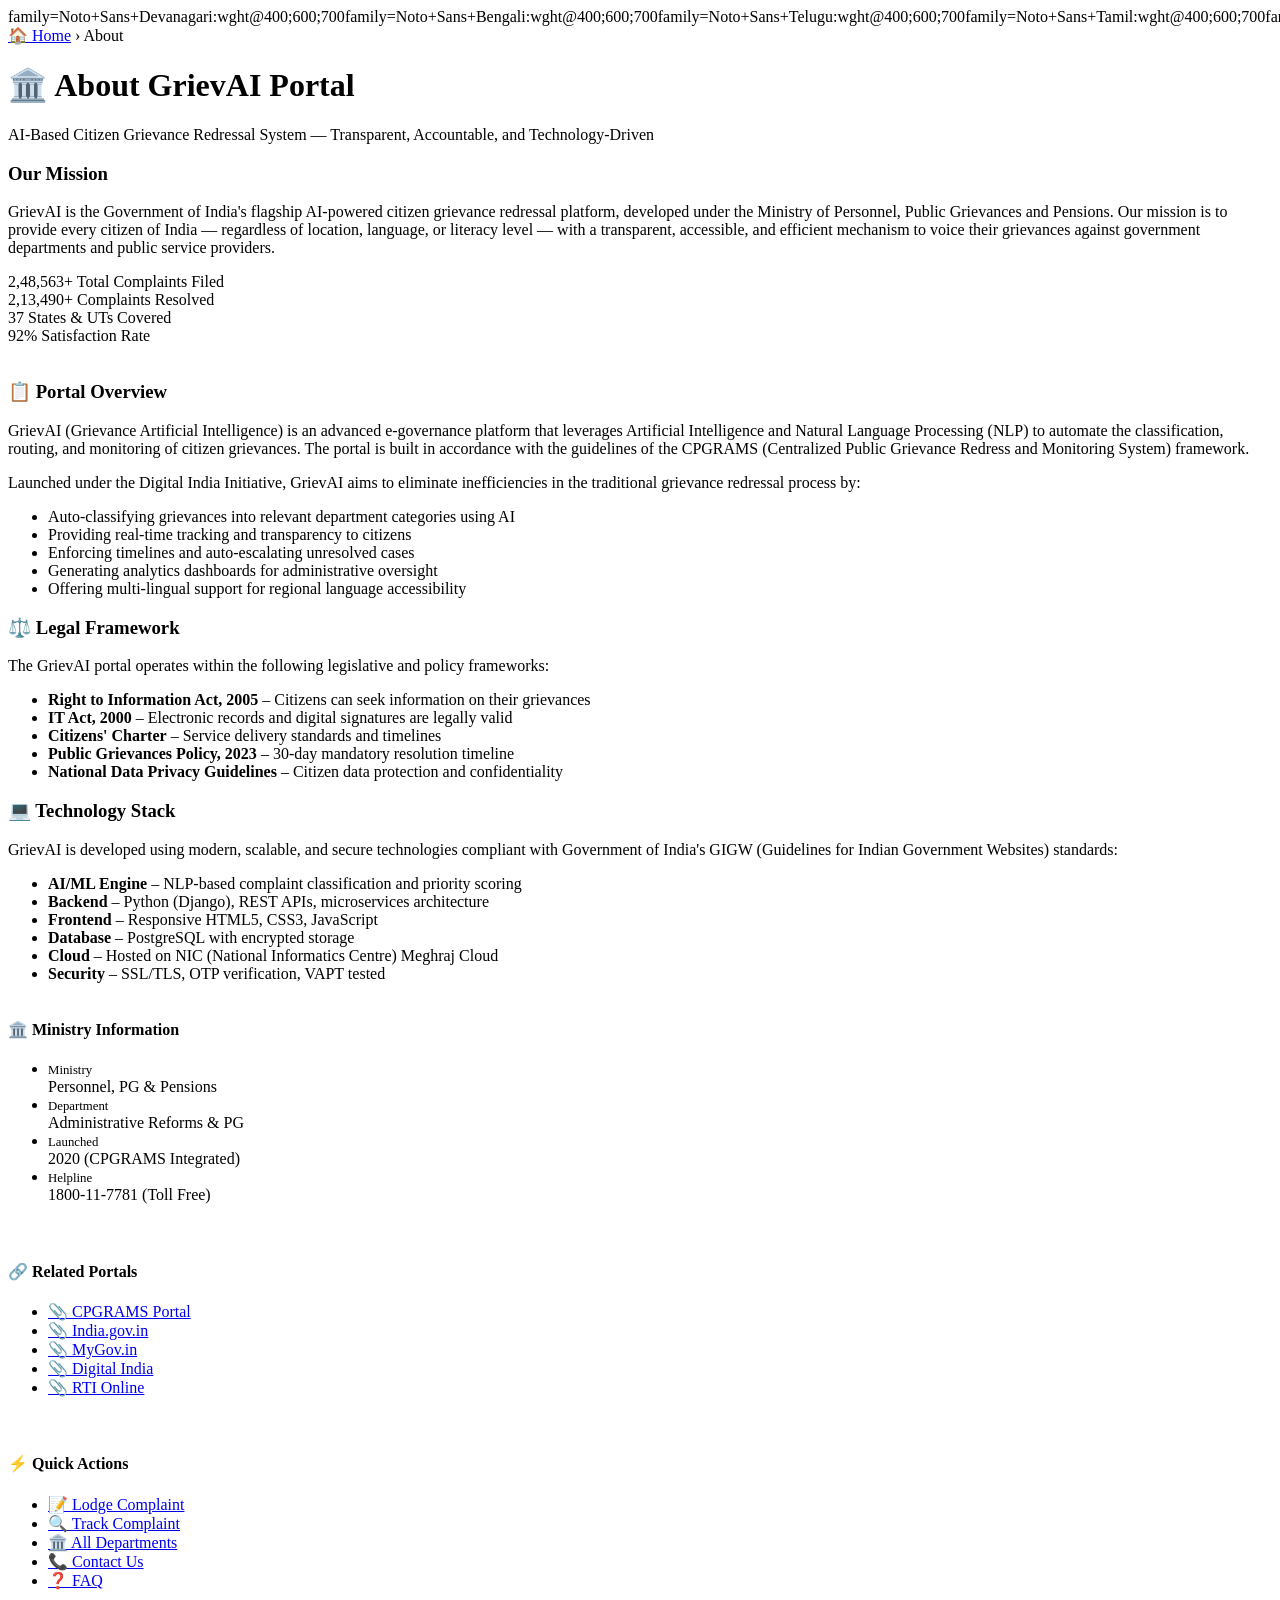
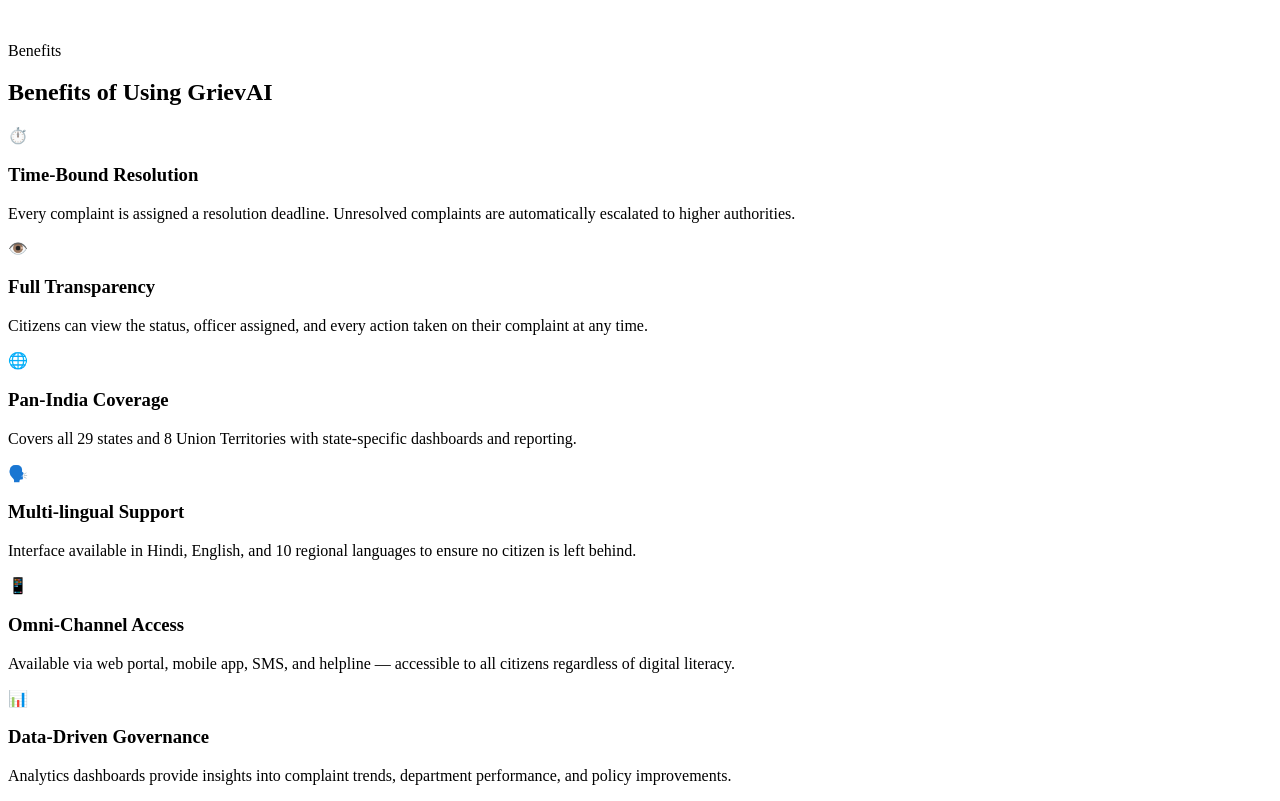
==== about.html @ bf396828 "Add files via upload" ====
<!DOCTYPE html>
<html lang="en">
<head>
  <meta charset="UTF-8">
  <meta name="viewport" content="width=device-width, initial-scale=1.0">
  <title>About GrievAI | Government of India</title>
  <link rel="stylesheet" href="https://fonts.googleapis.com/css2?family=Noto+Sans:wght@400;500;600;700<link rel="stylesheet" href="css/style.css">family=Noto+Sans+Devanagari:wght@400;600;700<link rel="stylesheet" href="css/style.css">family=Noto+Sans+Bengali:wght@400;600;700<link rel="stylesheet" href="css/style.css">family=Noto+Sans+Telugu:wght@400;600;700<link rel="stylesheet" href="css/style.css">family=Noto+Sans+Tamil:wght@400;600;700<link rel="stylesheet" href="css/style.css">family=Noto+Sans+Malayalam:wght@400;600;700<link rel="stylesheet" href="css/style.css">family=Noto+Sans+Kannada:wght@400;600;700<link rel="stylesheet" href="css/style.css">family=Noto+Sans+Gujarati:wght@400;600;700<link rel="stylesheet" href="css/style.css">family=Noto+Sans+Gurmukhi:wght@400;600;700<link rel="stylesheet" href="css/style.css">family=Noto+Sans+Odia:wght@400;600;700<link rel="stylesheet" href="css/style.css">family=Noto+Nastaliq+Urdu:wght@400;700<link rel="stylesheet" href="css/style.css">display=swap">
  <link rel="stylesheet" href="css/style.css">
  <link rel="stylesheet" href="css/chatbot.css">
</head>
<body>
  <div id="site-header-placeholder"></div>

  <div class="breadcrumb-bar">
    <div class="breadcrumb-inner">
      <a href="index.html">🏠 Home</a>
      <span class="sep">›</span>
      <span>About</span>
    </div>
  </div>

  <div class="page-hero">
    <div class="page-hero-inner">
      <h1 data-i18n="page.about.title">🏛️ About GrievAI Portal</h1>
      <p>AI-Based Citizen Grievance Redressal System — Transparent, Accountable, and Technology-Driven</p>
    </div>
  </div>

  <div class="page-content">

    <!-- Mission Statement -->
    <div class="about-mission">
      <h3>Our Mission</h3>
      <p>GrievAI is the Government of India's flagship AI-powered citizen grievance redressal platform, developed under the Ministry of Personnel, Public Grievances and Pensions. Our mission is to provide every citizen of India — regardless of location, language, or literacy level — with a transparent, accessible, and efficient mechanism to voice their grievances against government departments and public service providers.</p>
    </div>

    <!-- Stats Row -->
    <div class="grid-4" style="margin-bottom:36px;">
      <div class="stat-card">
        <span class="stat-value" data-count="248563" data-suffix="+">2,48,563+</span>
        <span class="stat-label">Total Complaints Filed</span>
      </div>
      <div class="stat-card">
        <span class="stat-value" data-count="213490" data-suffix="+">2,13,490+</span>
        <span class="stat-label">Complaints Resolved</span>
      </div>
      <div class="stat-card">
        <span class="stat-value" data-count="37">37</span>
        <span class="stat-label">States &amp; UTs Covered</span>
      </div>
      <div class="stat-card">
        <span class="stat-value" data-count="92" data-suffix="%">92%</span>
        <span class="stat-label">Satisfaction Rate</span>
      </div>
    </div>

    <div class="sidebar-layout">
      <div>
        <!-- Overview -->
        <div class="content-block">
          <h3><span class="block-icon">📋</span> Portal Overview</h3>
          <p>GrievAI (Grievance Artificial Intelligence) is an advanced e-governance platform that leverages Artificial Intelligence and Natural Language Processing (NLP) to automate the classification, routing, and monitoring of citizen grievances. The portal is built in accordance with the guidelines of the CPGRAMS (Centralized Public Grievance Redress and Monitoring System) framework.</p>
          <p>Launched under the Digital India Initiative, GrievAI aims to eliminate inefficiencies in the traditional grievance redressal process by:</p>
          <ul>
            <li>Auto-classifying grievances into relevant department categories using AI</li>
            <li>Providing real-time tracking and transparency to citizens</li>
            <li>Enforcing timelines and auto-escalating unresolved cases</li>
            <li>Generating analytics dashboards for administrative oversight</li>
            <li>Offering multi-lingual support for regional language accessibility</li>
          </ul>
        </div>

        <!-- Legal Framework -->
        <div class="content-block">
          <h3><span class="block-icon">⚖️</span> Legal Framework</h3>
          <p>The GrievAI portal operates within the following legislative and policy frameworks:</p>
          <ul>
            <li><strong>Right to Information Act, 2005</strong> – Citizens can seek information on their grievances</li>
            <li><strong>IT Act, 2000</strong> – Electronic records and digital signatures are legally valid</li>
            <li><strong>Citizens' Charter</strong> – Service delivery standards and timelines</li>
            <li><strong>Public Grievances Policy, 2023</strong> – 30-day mandatory resolution timeline</li>
            <li><strong>National Data Privacy Guidelines</strong> – Citizen data protection and confidentiality</li>
          </ul>
        </div>

        <!-- Technology -->
        <div class="content-block">
          <h3><span class="block-icon">💻</span> Technology Stack</h3>
          <p>GrievAI is developed using modern, scalable, and secure technologies compliant with Government of India's GIGW (Guidelines for Indian Government Websites) standards:</p>
          <ul>
            <li><strong>AI/ML Engine</strong> – NLP-based complaint classification and priority scoring</li>
            <li><strong>Backend</strong> – Python (Django), REST APIs, microservices architecture</li>
            <li><strong>Frontend</strong> – Responsive HTML5, CSS3, JavaScript</li>
            <li><strong>Database</strong> – PostgreSQL with encrypted storage</li>
            <li><strong>Cloud</strong> – Hosted on NIC (National Informatics Centre) Meghraj Cloud</li>
            <li><strong>Security</strong> – SSL/TLS, OTP verification, VAPT tested</li>
          </ul>
        </div>
      </div>

      <!-- Sidebar -->
      <div style="display:flex;flex-direction:column;gap:20px;">
        <div class="info-panel">
          <h4>🏛️ Ministry Information</h4>
          <ul>
            <li><span style="color:var(--text-muted);font-size:0.8rem;">Ministry</span><br>Personnel, PG &amp; Pensions</li>
            <li><span style="color:var(--text-muted);font-size:0.8rem;">Department</span><br>Administrative Reforms &amp; PG</li>
            <li><span style="color:var(--text-muted);font-size:0.8rem;">Launched</span><br>2020 (CPGRAMS Integrated)</li>
            <li><span style="color:var(--text-muted);font-size:0.8rem;">Helpline</span><br>1800-11-7781 (Toll Free)</li>
          </ul>
        </div>
        <div class="info-panel">
          <h4>🔗 Related Portals</h4>
          <ul>
            <li><a href="https://pgportal.gov.in" target="_blank" rel="noopener">📎 CPGRAMS Portal</a></li>
            <li><a href="https://india.gov.in" target="_blank" rel="noopener">📎 India.gov.in</a></li>
            <li><a href="https://mygov.in" target="_blank" rel="noopener">📎 MyGov.in</a></li>
            <li><a href="https://digitalindia.gov.in" target="_blank" rel="noopener">📎 Digital India</a></li>
            <li><a href="https://rtionline.gov.in" target="_blank" rel="noopener">📎 RTI Online</a></li>
          </ul>
        </div>
        <div class="info-panel">
          <h4>⚡ Quick Actions</h4>
          <ul>
            <li><a href="index.html#lodge">📝 Lodge Complaint</a></li>
            <li><a href="track.html">🔍 Track Complaint</a></li>
            <li><a href="departments.html">🏛️ All Departments</a></li>
            <li><a href="contact.html">📞 Contact Us</a></li>
            <li><a href="faq.html">❓ FAQ</a></li>
          </ul>
        </div>
      </div>
    </div>

    <!-- Benefits -->
    <section style="margin-top:36px;">
      <div class="section-header">
        <span class="section-tag">Benefits</span>
        <h2>Benefits of Using GrievAI</h2>
      </div>
      <div class="grid-3">
        <div class="feature-card">
          <div class="feature-icon">⏱️</div>
          <h3>Time-Bound Resolution</h3>
          <p>Every complaint is assigned a resolution deadline. Unresolved complaints are automatically escalated to higher authorities.</p>
        </div>
        <div class="feature-card">
          <div class="feature-icon">👁️</div>
          <h3>Full Transparency</h3>
          <p>Citizens can view the status, officer assigned, and every action taken on their complaint at any time.</p>
        </div>
        <div class="feature-card">
          <div class="feature-icon">🌐</div>
          <h3>Pan-India Coverage</h3>
          <p>Covers all 29 states and 8 Union Territories with state-specific dashboards and reporting.</p>
        </div>
        <div class="feature-card">
          <div class="feature-icon">🗣️</div>
          <h3>Multi-lingual Support</h3>
          <p>Interface available in Hindi, English, and 10 regional languages to ensure no citizen is left behind.</p>
        </div>
        <div class="feature-card">
          <div class="feature-icon">📱</div>
          <h3>Omni-Channel Access</h3>
          <p>Available via web portal, mobile app, SMS, and helpline — accessible to all citizens regardless of digital literacy.</p>
        </div>
        <div class="feature-card">
          <div class="feature-icon">📊</div>
          <h3>Data-Driven Governance</h3>
          <p>Analytics dashboards provide insights into complaint trends, department performance, and policy improvements.</p>
        </div>
      </div>
    </section>

  </div>

  <div id="site-footer-placeholder"></div>
  <script src="js/lang.js"></script>
  <script src="js/components.js"></script>
  <script src="js/main.js"></script>
  <script src="js/chatbot.js"></script>
</body>
</html>
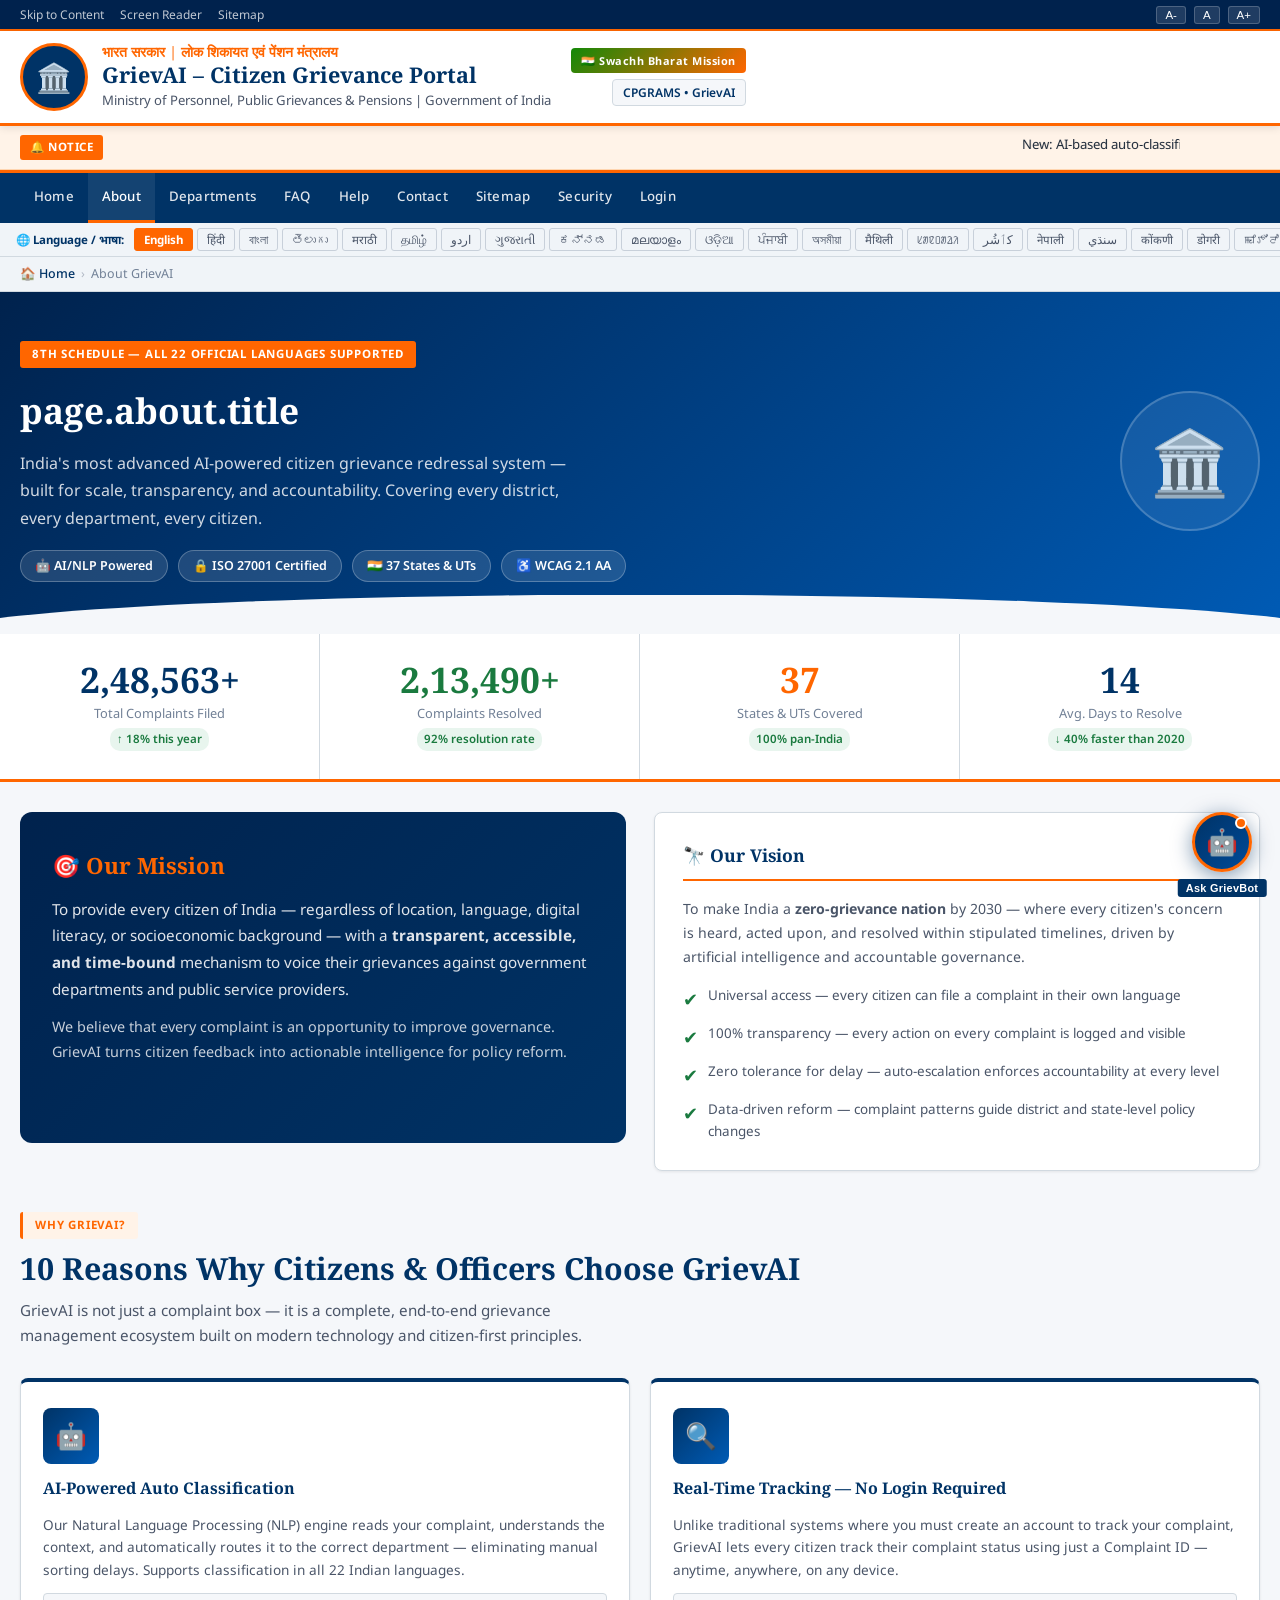
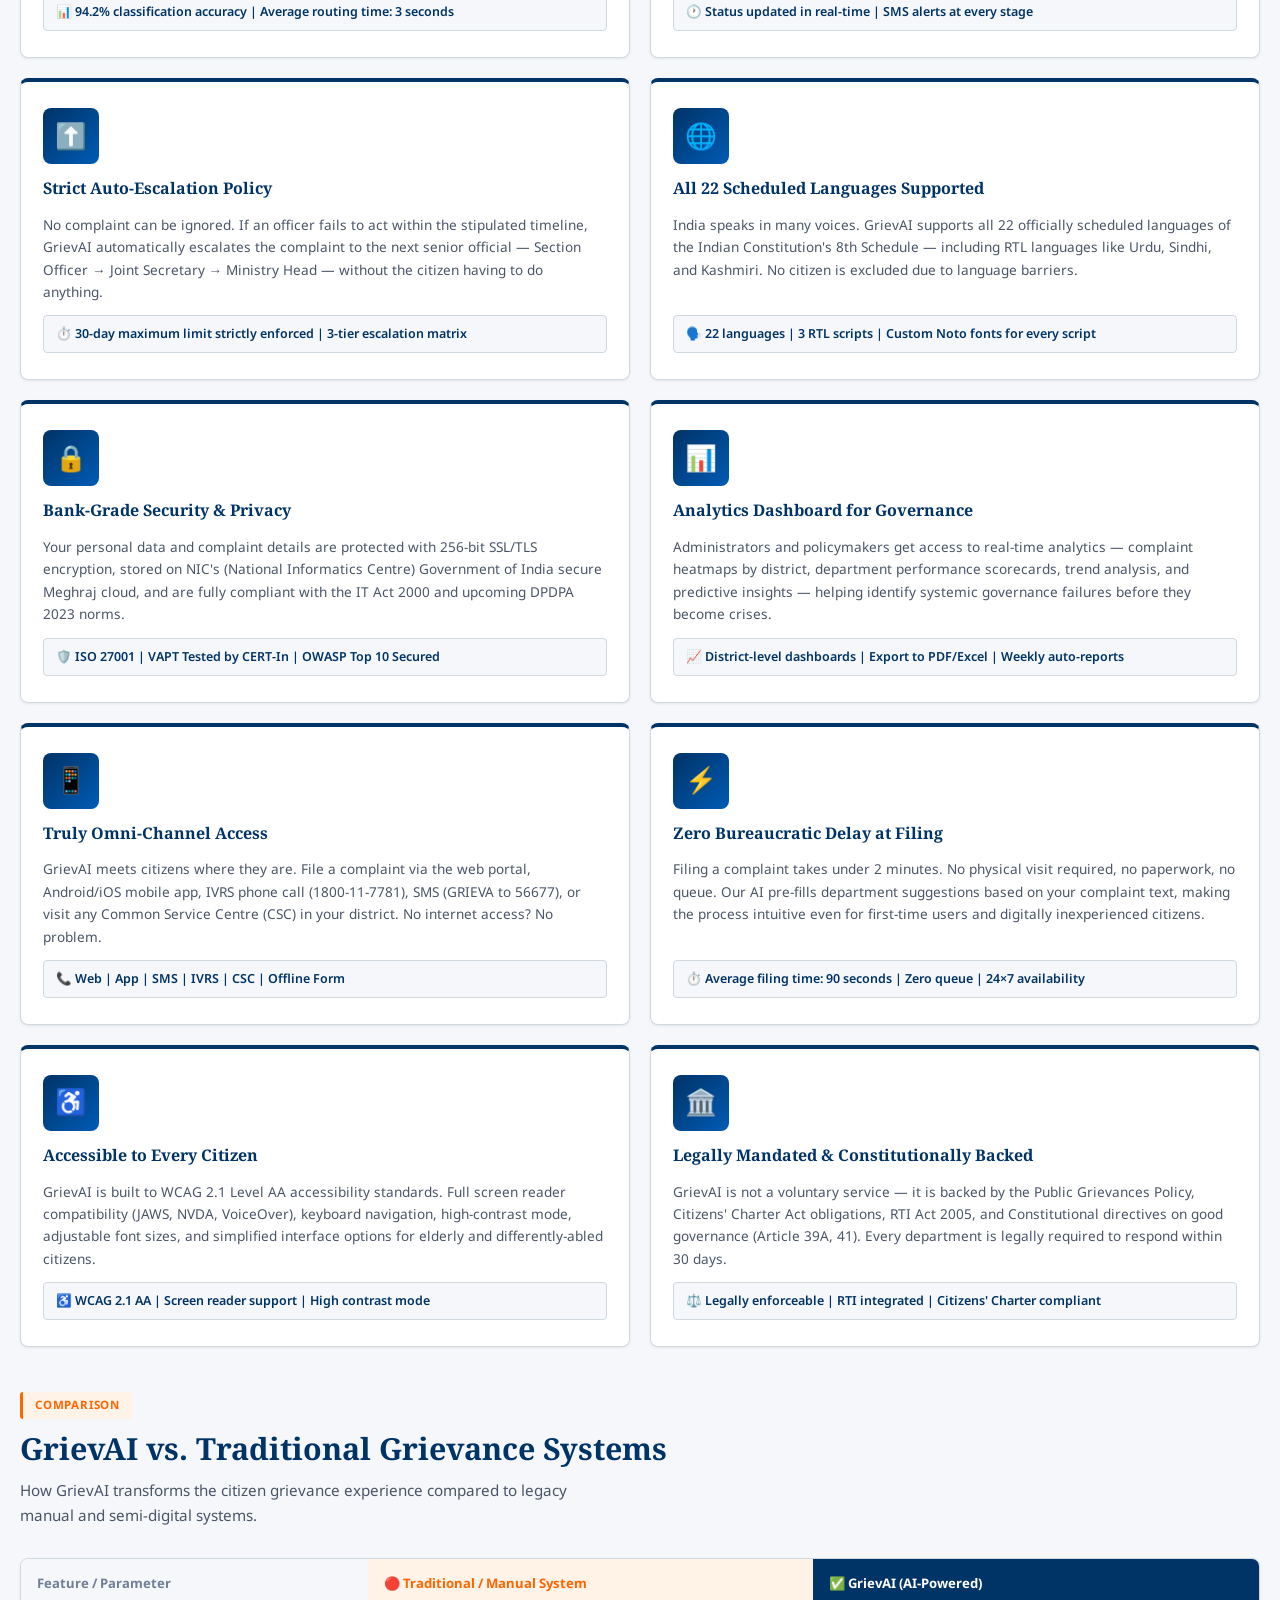
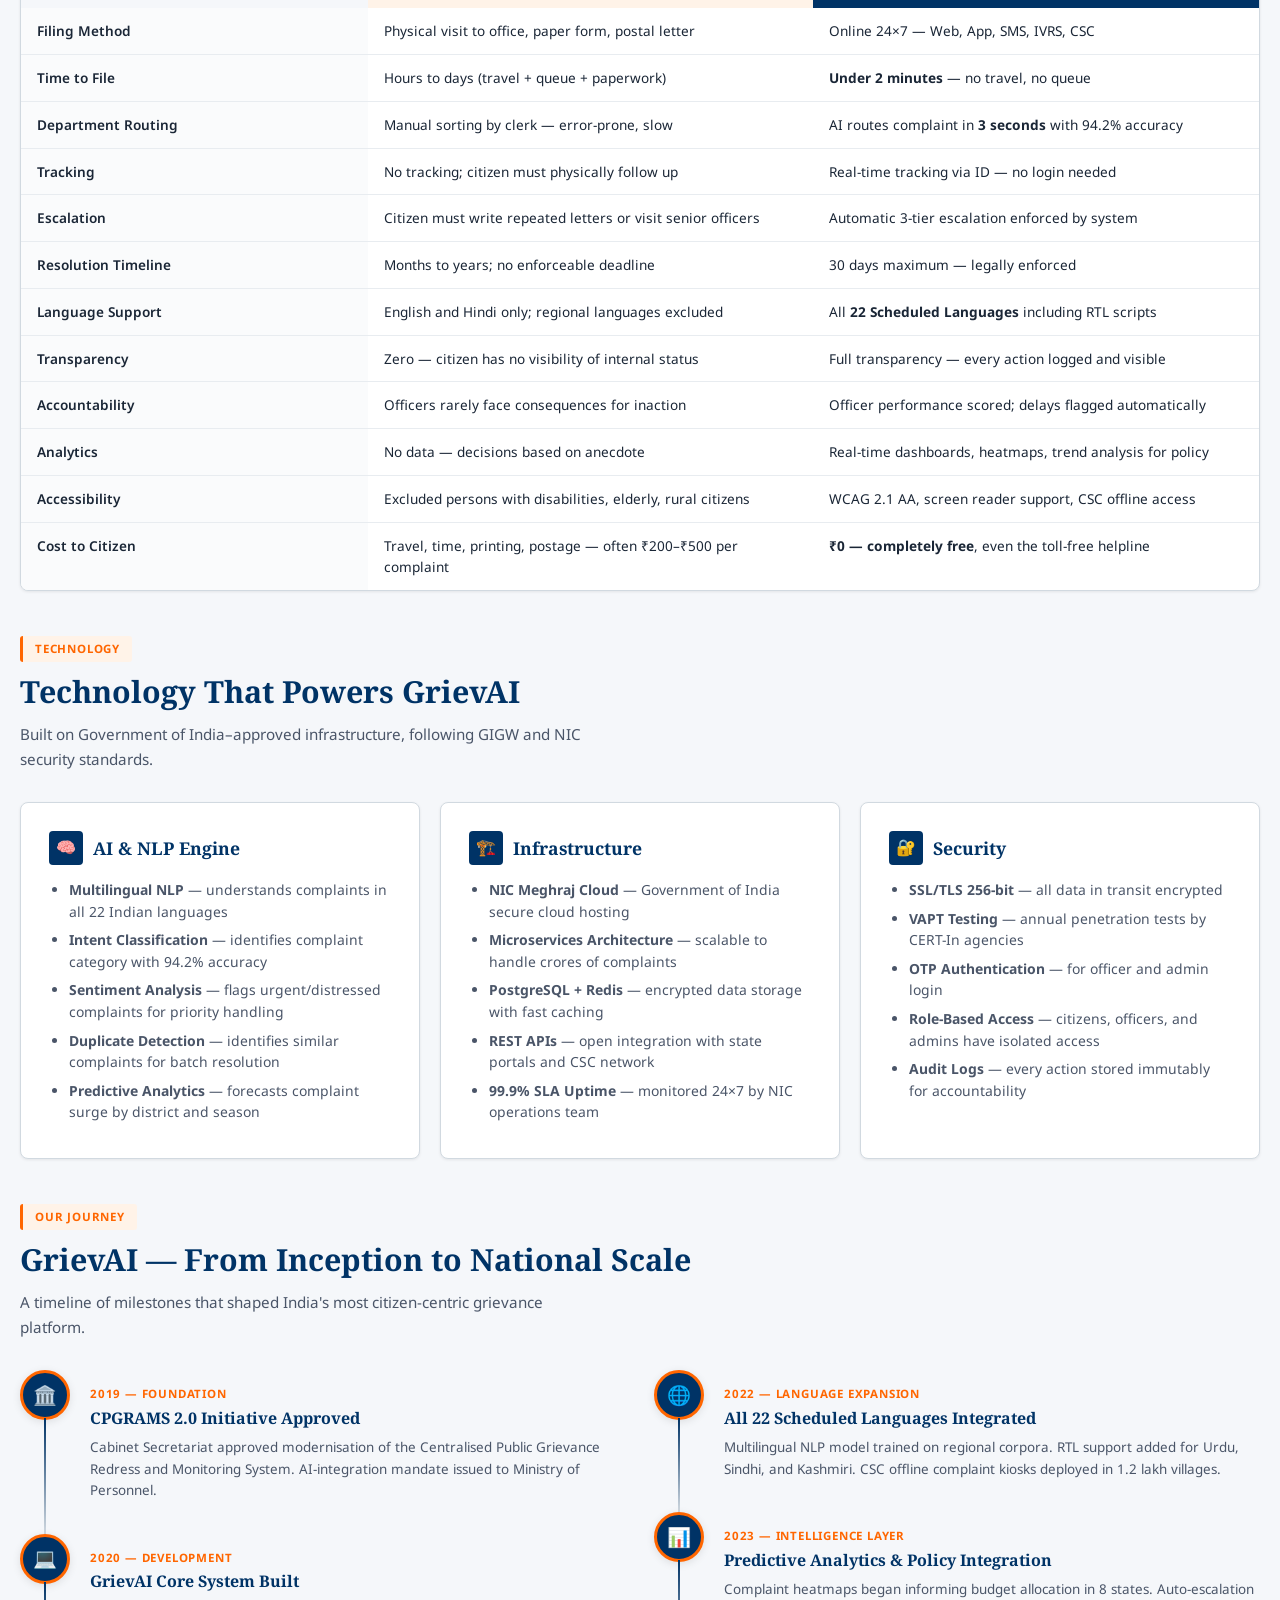
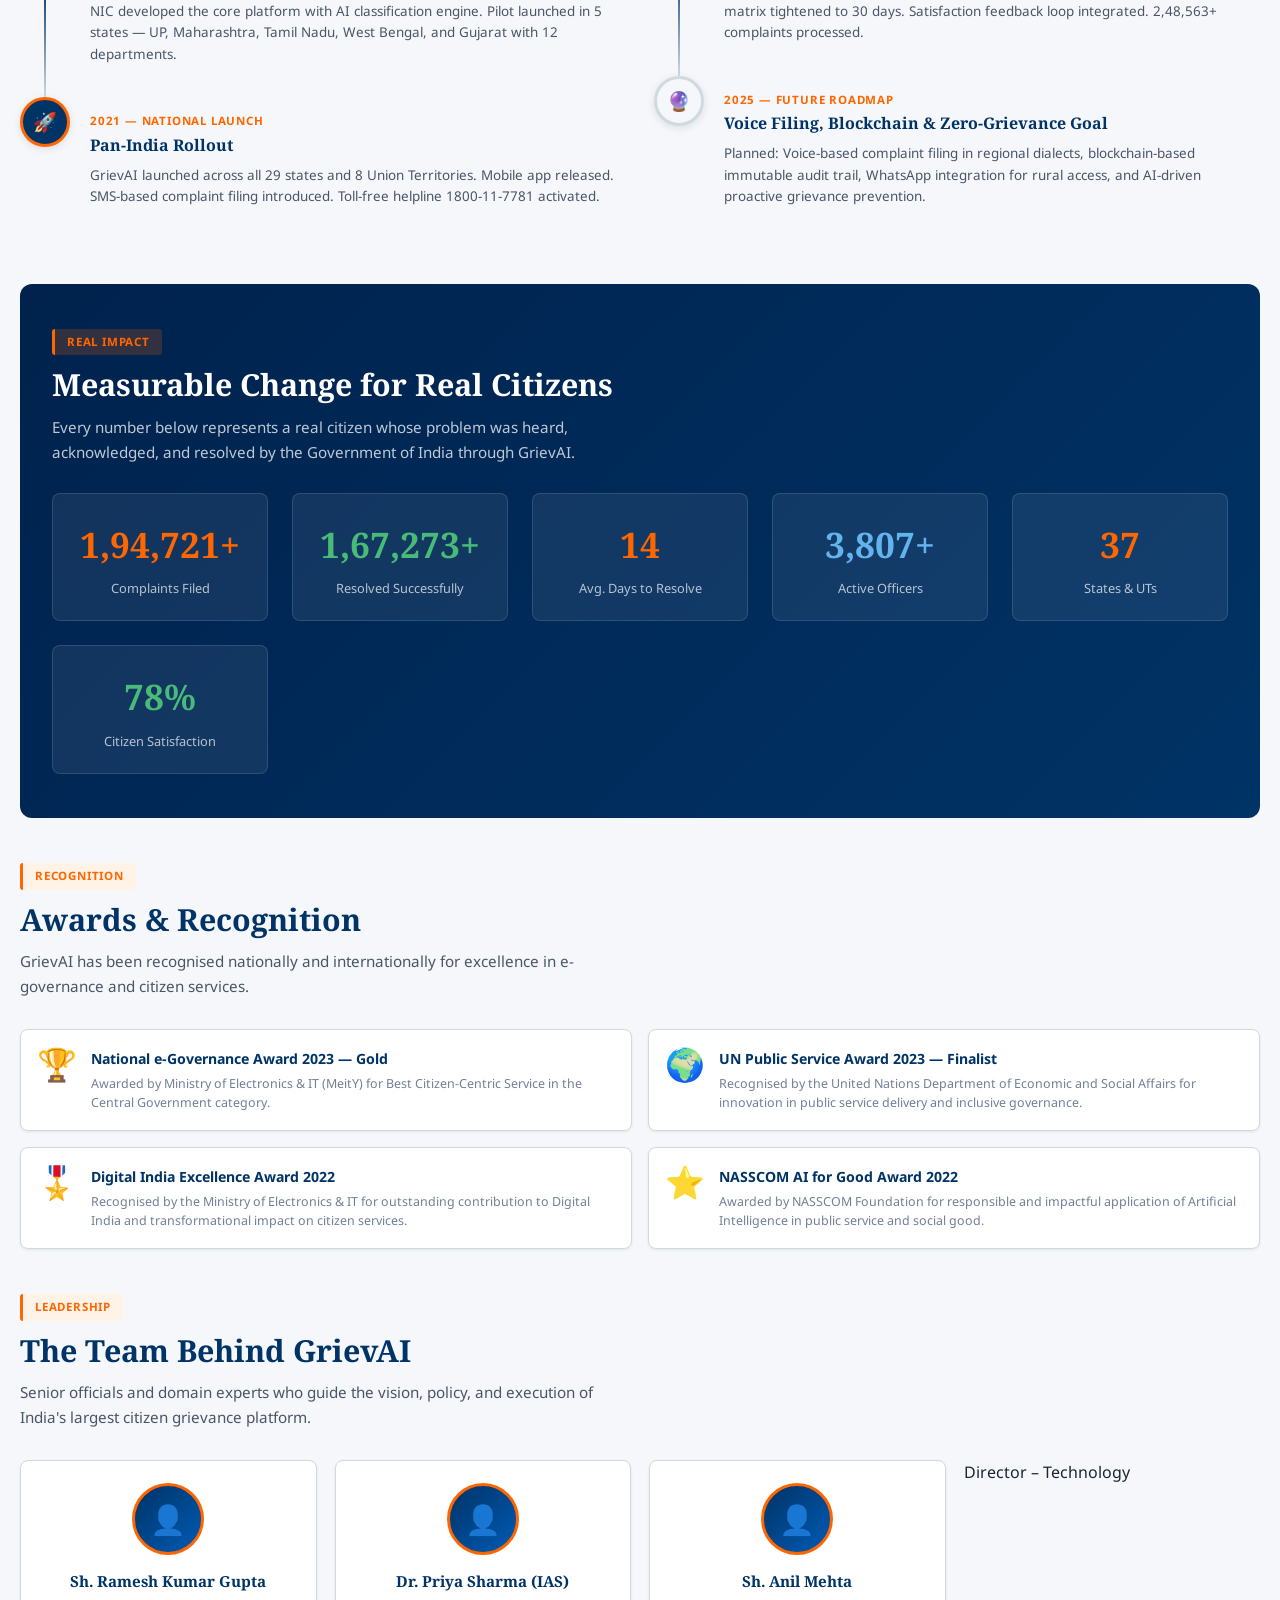
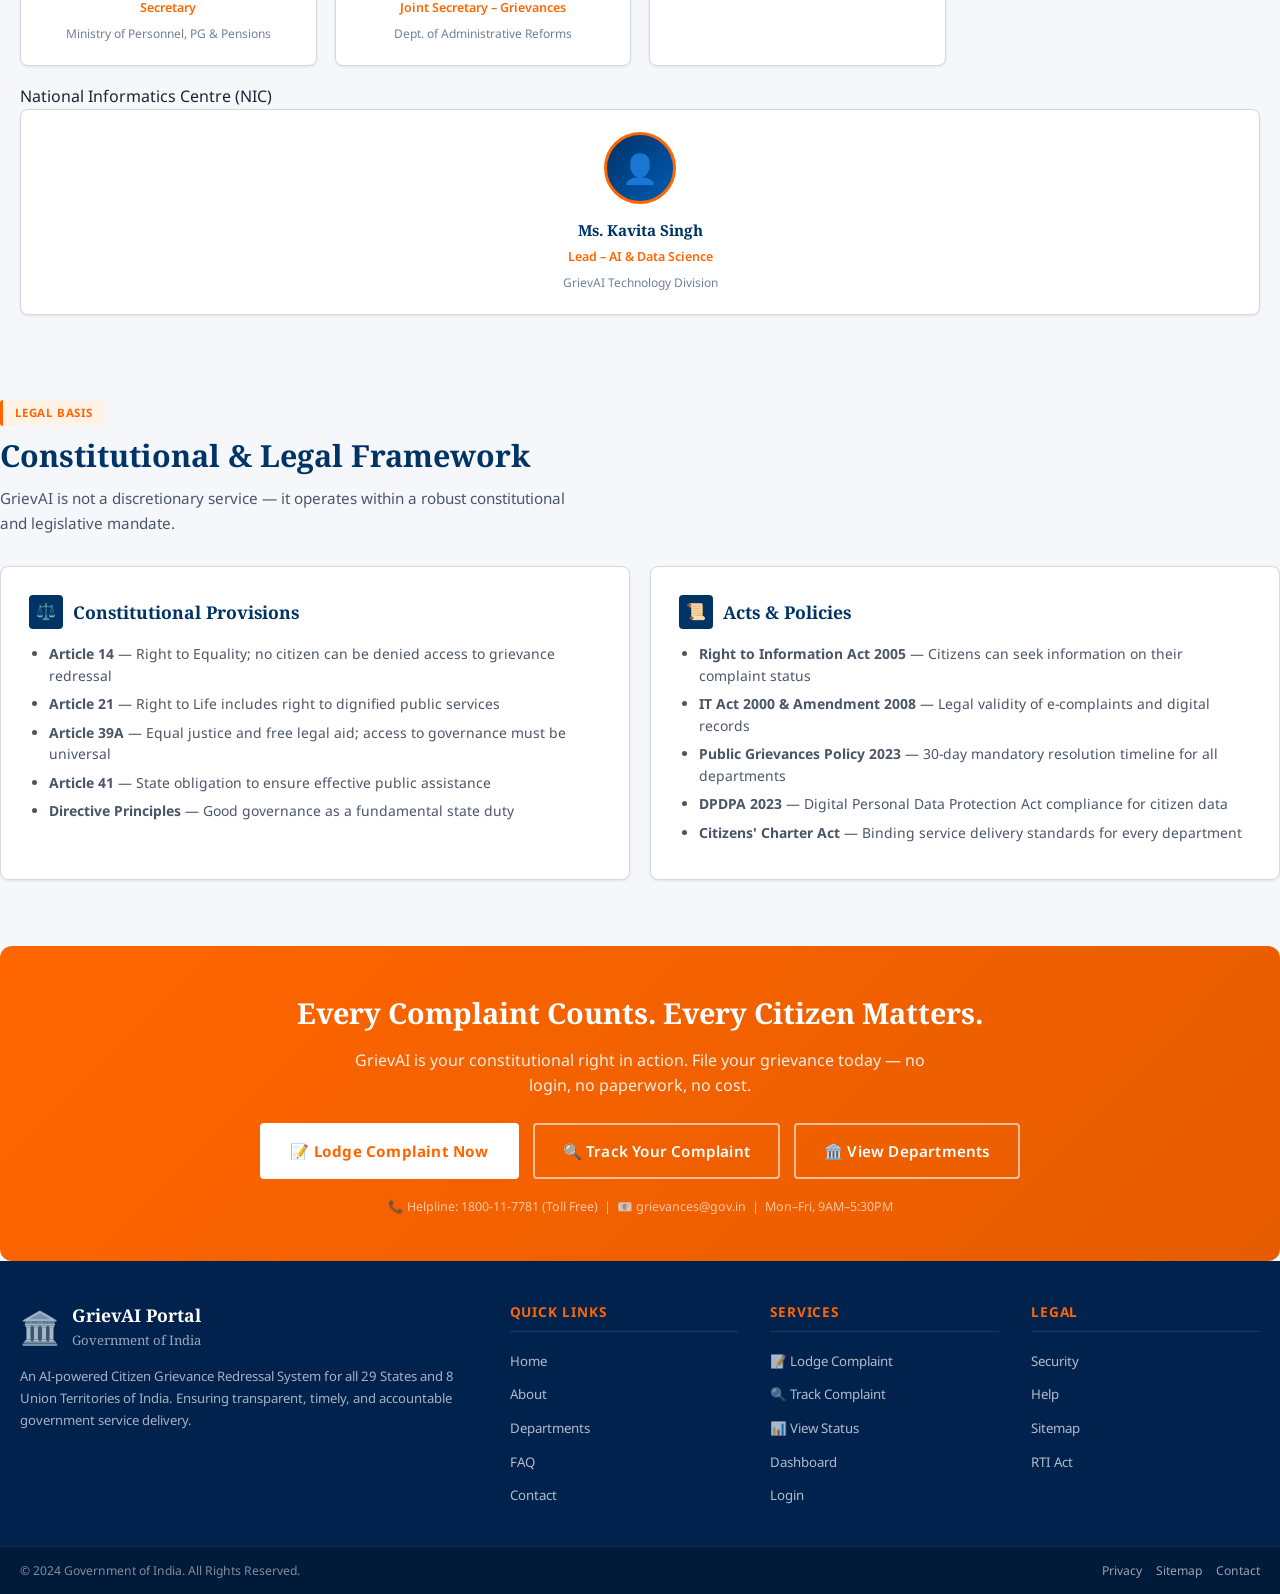
==== commit 23222404: "Update about.html" ====
--- a/about.html
+++ b/about.html
@@ -3,178 +3,847 @@
 <head>
   <meta charset="UTF-8">
   <meta name="viewport" content="width=device-width, initial-scale=1.0">
+  <meta name="description" content="About GrievAI — India's AI-powered citizen grievance redressal portal by Government of India. Learn about our mission, features, technology, and impact.">
   <title>About GrievAI | Government of India</title>
-  <link rel="stylesheet" href="https://fonts.googleapis.com/css2?family=Noto+Sans:wght@400;500;600;700<link rel="stylesheet" href="css/style.css">family=Noto+Sans+Devanagari:wght@400;600;700<link rel="stylesheet" href="css/style.css">family=Noto+Sans+Bengali:wght@400;600;700<link rel="stylesheet" href="css/style.css">family=Noto+Sans+Telugu:wght@400;600;700<link rel="stylesheet" href="css/style.css">family=Noto+Sans+Tamil:wght@400;600;700<link rel="stylesheet" href="css/style.css">family=Noto+Sans+Malayalam:wght@400;600;700<link rel="stylesheet" href="css/style.css">family=Noto+Sans+Kannada:wght@400;600;700<link rel="stylesheet" href="css/style.css">family=Noto+Sans+Gujarati:wght@400;600;700<link rel="stylesheet" href="css/style.css">family=Noto+Sans+Gurmukhi:wght@400;600;700<link rel="stylesheet" href="css/style.css">family=Noto+Sans+Odia:wght@400;600;700<link rel="stylesheet" href="css/style.css">family=Noto+Nastaliq+Urdu:wght@400;700<link rel="stylesheet" href="css/style.css">display=swap">
+  <link rel="stylesheet" href="https://fonts.googleapis.com/css2?family=Noto+Sans:wght@400;500;600;700&family=Noto+Sans+Devanagari:wght@400;600;700&family=Noto+Serif:wght@400;600;700&display=swap">
   <link rel="stylesheet" href="css/style.css">
   <link rel="stylesheet" href="css/chatbot.css">
+  <style>
+    /* ── About Page Specific Styles ── */
+    .about-hero-strip {
+      background: linear-gradient(135deg, var(--navy-dark) 0%, #005bb5 100%);
+      color: #fff;
+      padding: 48px 20px 52px;
+      position: relative;
+      overflow: hidden;
+    }
+    .about-hero-strip::after {
+      content: '';
+      position: absolute;
+      bottom: -1px; left: 0; right: 0;
+      height: 40px;
+      background: var(--off-white);
+      clip-path: ellipse(55% 100% at 50% 100%);
+    }
+    .about-hero-strip .inner {
+      max-width: 1280px;
+      margin: 0 auto;
+      display: flex;
+      align-items: center;
+      gap: 32px;
+      flex-wrap: wrap;
+    }
+    .about-hero-strip .hero-text { flex: 1; min-width: 280px; }
+    .about-hero-strip h1 {
+      font-family: var(--font-serif);
+      font-size: clamp(1.5rem, 3.5vw, 2.2rem);
+      font-weight: 700;
+      margin-bottom: 12px;
+    }
+    .about-hero-strip p {
+      font-size: 1rem;
+      color: rgba(255,255,255,0.82);
+      line-height: 1.7;
+      max-width: 580px;
+    }
+    .about-hero-strip .hero-badge-row {
+      display: flex;
+      gap: 10px;
+      flex-wrap: wrap;
+      margin-top: 18px;
+    }
+    .about-hero-strip .abadge {
+      background: rgba(255,255,255,0.12);
+      border: 1px solid rgba(255,255,255,0.25);
+      color: #fff;
+      padding: 5px 14px;
+      border-radius: 20px;
+      font-size: 0.78rem;
+      font-weight: 600;
+    }
+    .about-hero-strip .hero-emblem {
+      width: 140px;
+      height: 140px;
+      background: rgba(255,255,255,0.08);
+      border: 2px solid rgba(255,255,255,0.2);
+      border-radius: 50%;
+      display: flex;
+      align-items: center;
+      justify-content: center;
+      font-size: 4rem;
+      flex-shrink: 0;
+    }
+ 
+    /* Stats strip */
+    .stats-strip {
+      background: var(--white);
+      border-bottom: 3px solid var(--saffron);
+      padding: 0;
+    }
+    .stats-strip-inner {
+      max-width: 1280px;
+      margin: 0 auto;
+      display: grid;
+      grid-template-columns: repeat(4, 1fr);
+    }
+    .stat-item {
+      padding: 28px 24px;
+      text-align: center;
+      border-right: 1px solid var(--border);
+      transition: background 0.2s;
+    }
+    .stat-item:last-child { border-right: none; }
+    .stat-item:hover { background: var(--off-white); }
+    .stat-item .s-num {
+      display: block;
+      font-size: 2.2rem;
+      font-weight: 700;
+      color: var(--navy);
+      font-family: var(--font-serif);
+      line-height: 1;
+    }
+    .stat-item .s-num.saffron { color: var(--saffron); }
+    .stat-item .s-num.green { color: var(--success); }
+    .stat-item .s-label {
+      font-size: 0.8rem;
+      color: var(--text-muted);
+      margin-top: 6px;
+      display: block;
+    }
+    .stat-item .s-change {
+      display: inline-block;
+      font-size: 0.72rem;
+      font-weight: 600;
+      color: var(--success);
+      background: var(--success-light);
+      padding: 2px 7px;
+      border-radius: 10px;
+      margin-top: 5px;
+    }
+ 
+    /* Why GrievAI section */
+    .why-card {
+      background: var(--white);
+      border: 1px solid var(--border);
+      border-radius: var(--radius);
+      padding: 26px 22px;
+      box-shadow: var(--shadow-sm);
+      transition: box-shadow 0.22s, transform 0.22s, border-top-color 0.22s;
+      border-top: 4px solid var(--navy);
+      display: flex;
+      flex-direction: column;
+      gap: 12px;
+    }
+    .why-card:hover {
+      box-shadow: var(--shadow-md);
+      transform: translateY(-4px);
+      border-top-color: var(--saffron);
+    }
+    .why-card .wc-icon {
+      width: 56px;
+      height: 56px;
+      border-radius: var(--radius);
+      background: linear-gradient(135deg, var(--navy), #005bb5);
+      display: flex;
+      align-items: center;
+      justify-content: center;
+      font-size: 1.6rem;
+      flex-shrink: 0;
+    }
+    .why-card h4 {
+      font-family: var(--font-serif);
+      font-size: 1rem;
+      color: var(--navy);
+      font-weight: 700;
+    }
+    .why-card p {
+      font-size: 0.85rem;
+      color: var(--text-secondary);
+      line-height: 1.65;
+      flex: 1;
+    }
+    .why-card .wc-proof {
+      background: var(--off-white);
+      border: 1px solid var(--border);
+      border-radius: var(--radius-sm);
+      padding: 8px 12px;
+      font-size: 0.78rem;
+      color: var(--navy);
+      font-weight: 600;
+      display: flex;
+      align-items: center;
+      gap: 6px;
+    }
+ 
+    /* Comparison table */
+    .compare-table {
+      width: 100%;
+      border-collapse: collapse;
+      font-size: 0.85rem;
+    }
+    .compare-table th {
+      padding: 14px 16px;
+      text-align: left;
+      font-weight: 700;
+      font-size: 0.82rem;
+    }
+    .compare-table th:first-child { background: var(--off-white); color: var(--text-muted); }
+    .compare-table th.col-old { background: #fff3e8; color: var(--saffron); }
+    .compare-table th.col-new { background: var(--navy); color: #fff; }
+    .compare-table td {
+      padding: 12px 16px;
+      border-bottom: 1px solid var(--light-gray);
+      vertical-align: top;
+    }
+    .compare-table td:first-child { font-weight: 600; color: var(--text-primary); background: #fafbfc; }
+    .compare-table tbody tr:last-child td { border-bottom: none; }
+    .compare-table .check { color: var(--success); font-size: 1rem; }
+    .compare-table .cross { color: var(--error); font-size: 1rem; }
+    .compare-table .partial { color: var(--warning); font-size: 1rem; }
+ 
+    /* Timeline / roadmap */
+    .roadmap-item {
+      display: flex;
+      gap: 20px;
+      padding-bottom: 32px;
+      position: relative;
+    }
+    .roadmap-item:not(:last-child)::before {
+      content: '';
+      position: absolute;
+      left: 24px;
+      top: 48px;
+      bottom: 0;
+      width: 2px;
+      background: linear-gradient(to bottom, var(--navy), var(--border));
+    }
+    .roadmap-dot {
+      width: 50px;
+      height: 50px;
+      border-radius: 50%;
+      background: var(--navy);
+      color: #fff;
+      display: flex;
+      align-items: center;
+      justify-content: center;
+      font-size: 1.2rem;
+      flex-shrink: 0;
+      border: 3px solid var(--saffron);
+      box-shadow: var(--shadow);
+    }
+    .roadmap-dot.future {
+      background: var(--off-white);
+      color: var(--mid-gray);
+      border-color: var(--border);
+    }
+    .roadmap-content { flex: 1; padding-top: 10px; }
+    .roadmap-content .year {
+      font-size: 0.72rem;
+      font-weight: 700;
+      color: var(--saffron);
+      text-transform: uppercase;
+      letter-spacing: 0.8px;
+      margin-bottom: 4px;
+    }
+    .roadmap-content h4 {
+      font-family: var(--font-serif);
+      color: var(--navy);
+      font-size: 1rem;
+      font-weight: 700;
+      margin-bottom: 6px;
+    }
+    .roadmap-content p {
+      font-size: 0.84rem;
+      color: var(--text-secondary);
+      line-height: 1.6;
+    }
+ 
+    /* Leadership */
+    .leader-card {
+      background: var(--white);
+      border: 1px solid var(--border);
+      border-radius: var(--radius);
+      padding: 22px;
+      text-align: center;
+      box-shadow: var(--shadow-sm);
+      transition: box-shadow 0.2s, transform 0.2s;
+    }
+    .leader-card:hover { box-shadow: var(--shadow-md); transform: translateY(-2px); }
+    .leader-avatar {
+      width: 72px;
+      height: 72px;
+      border-radius: 50%;
+      background: linear-gradient(135deg, var(--navy), #005bb5);
+      color: #fff;
+      font-size: 1.8rem;
+      display: flex;
+      align-items: center;
+      justify-content: center;
+      margin: 0 auto 14px;
+      border: 3px solid var(--saffron);
+    }
+    .leader-card h4 { font-family: var(--font-serif); color: var(--navy); font-size: 0.95rem; font-weight: 700; margin-bottom: 4px; }
+    .leader-card .designation { font-size: 0.78rem; color: var(--saffron); font-weight: 600; margin-bottom: 6px; }
+    .leader-card .dept { font-size: 0.75rem; color: var(--text-muted); }
+ 
+    /* Award cards */
+    .award-card {
+      background: var(--white);
+      border: 1px solid var(--border);
+      border-radius: var(--radius);
+      padding: 18px 16px;
+      display: flex;
+      align-items: flex-start;
+      gap: 14px;
+      box-shadow: var(--shadow-sm);
+    }
+    .award-icon {
+      font-size: 2rem;
+      flex-shrink: 0;
+      line-height: 1;
+    }
+    .award-card h4 { font-size: 0.88rem; font-weight: 700; color: var(--navy); margin-bottom: 4px; }
+    .award-card p { font-size: 0.78rem; color: var(--text-muted); line-height: 1.5; }
+ 
+    /* Responsive */
+    @media (max-width: 768px) {
+      .stats-strip-inner { grid-template-columns: 1fr 1fr; }
+      .stat-item { border-bottom: 1px solid var(--border); }
+      .stat-item:nth-child(2) { border-right: none; }
+      .about-hero-strip .hero-emblem { display: none; }
+    }
+    @media (max-width: 480px) {
+      .stats-strip-inner { grid-template-columns: 1fr 1fr; }
+    }
+  </style>
 </head>
 <body>
   <div id="site-header-placeholder"></div>
-
+ 
+  <!-- Breadcrumb -->
   <div class="breadcrumb-bar">
     <div class="breadcrumb-inner">
       <a href="index.html">🏠 Home</a>
       <span class="sep">›</span>
-      <span>About</span>
+      <span>About GrievAI</span>
     </div>
   </div>
-
-  <div class="page-hero">
-    <div class="page-hero-inner">
-      <h1 data-i18n="page.about.title">🏛️ About GrievAI Portal</h1>
-      <p>AI-Based Citizen Grievance Redressal System — Transparent, Accountable, and Technology-Driven</p>
+ 
+  <!-- Hero Strip -->
+  <div class="about-hero-strip">
+    <div class="inner">
+      <div class="hero-text">
+        <span style="background:var(--saffron);color:#fff;font-size:0.72rem;font-weight:700;padding:4px 12px;border-radius:3px;letter-spacing:0.8px;text-transform:uppercase;display:inline-block;margin-bottom:14px;">
+          8th Schedule — All 22 Official Languages Supported
+        </span>
+        <h1 data-i18n="page.about.title">🏛️ About GrievAI Portal</h1>
+        <p>India's most advanced AI-powered citizen grievance redressal system — built for scale, transparency, and accountability. Covering every district, every department, every citizen.</p>
+        <div class="hero-badge-row">
+          <span class="abadge">🤖 AI/NLP Powered</span>
+          <span class="abadge">🔒 ISO 27001 Certified</span>
+          <span class="abadge">🇮🇳 37 States &amp; UTs</span>
+          <span class="abadge">♿ WCAG 2.1 AA</span>
+        </div>
+      </div>
+      <div class="hero-emblem">🏛️</div>
     </div>
   </div>
-
+ 
+  <!-- Live Stats Strip -->
+  <div class="stats-strip">
+    <div class="stats-strip-inner">
+      <div class="stat-item">
+        <span class="s-num" data-count="248563" data-suffix="+">2,48,563+</span>
+        <span class="s-label">Total Complaints Filed</span>
+        <span class="s-change">↑ 18% this year</span>
+      </div>
+      <div class="stat-item">
+        <span class="s-num green" data-count="213490" data-suffix="+">2,13,490+</span>
+        <span class="s-label">Complaints Resolved</span>
+        <span class="s-change">92% resolution rate</span>
+      </div>
+      <div class="stat-item">
+        <span class="s-num saffron" data-count="37">37</span>
+        <span class="s-label">States &amp; UTs Covered</span>
+        <span class="s-change">100% pan-India</span>
+      </div>
+      <div class="stat-item">
+        <span class="s-num" data-count="14">14</span>
+        <span class="s-label">Avg. Days to Resolve</span>
+        <span class="s-change">↓ 40% faster than 2020</span>
+      </div>
+    </div>
+  </div>
+ 
   <div class="page-content">
-
-    <!-- Mission Statement -->
-    <div class="about-mission">
-      <h3>Our Mission</h3>
-      <p>GrievAI is the Government of India's flagship AI-powered citizen grievance redressal platform, developed under the Ministry of Personnel, Public Grievances and Pensions. Our mission is to provide every citizen of India — regardless of location, language, or literacy level — with a transparent, accessible, and efficient mechanism to voice their grievances against government departments and public service providers.</p>
+ 
+    <!-- ══ SECTION 1: Mission & Vision ══ -->
+    <div class="grid-2" style="gap:28px;margin-bottom:40px;">
+      <div class="about-mission">
+        <h3>🎯 Our Mission</h3>
+        <p>To provide every citizen of India — regardless of location, language, digital literacy, or socioeconomic background — with a <strong>transparent, accessible, and time-bound</strong> mechanism to voice their grievances against government departments and public service providers.</p>
+        <p style="margin-top:12px;font-size:0.9rem;color:rgba(255,255,255,0.78);">We believe that every complaint is an opportunity to improve governance. GrievAI turns citizen feedback into actionable intelligence for policy reform.</p>
+      </div>
+      <div style="background:var(--white);border:1px solid var(--border);border-radius:var(--radius);padding:28px;box-shadow:var(--shadow-sm);">
+        <h3 style="font-family:var(--font-serif);color:var(--navy);font-size:1.1rem;margin-bottom:16px;padding-bottom:10px;border-bottom:2px solid var(--saffron);">🔭 Our Vision</h3>
+        <p style="color:var(--text-secondary);font-size:0.88rem;line-height:1.7;margin-bottom:14px;">To make India a <strong>zero-grievance nation</strong> by 2030 — where every citizen's concern is heard, acted upon, and resolved within stipulated timelines, driven by artificial intelligence and accountable governance.</p>
+        <div style="display:flex;flex-direction:column;gap:10px;margin-top:16px;">
+          <div style="display:flex;align-items:flex-start;gap:10px;">
+            <span style="color:var(--success);font-size:1.1rem;flex-shrink:0;">✔</span>
+            <p style="font-size:0.84rem;color:var(--text-secondary);margin:0;">Universal access — every citizen can file a complaint in their own language</p>
+          </div>
+          <div style="display:flex;align-items:flex-start;gap:10px;">
+            <span style="color:var(--success);font-size:1.1rem;flex-shrink:0;">✔</span>
+            <p style="font-size:0.84rem;color:var(--text-secondary);margin:0;">100% transparency — every action on every complaint is logged and visible</p>
+          </div>
+          <div style="display:flex;align-items:flex-start;gap:10px;">
+            <span style="color:var(--success);font-size:1.1rem;flex-shrink:0;">✔</span>
+            <p style="font-size:0.84rem;color:var(--text-secondary);margin:0;">Zero tolerance for delay — auto-escalation enforces accountability at every level</p>
+          </div>
+          <div style="display:flex;align-items:flex-start;gap:10px;">
+            <span style="color:var(--success);font-size:1.1rem;flex-shrink:0;">✔</span>
+            <p style="font-size:0.84rem;color:var(--text-secondary);margin:0;">Data-driven reform — complaint patterns guide district and state-level policy changes</p>
+          </div>
+        </div>
+      </div>
     </div>
-
-    <!-- Stats Row -->
-    <div class="grid-4" style="margin-bottom:36px;">
-      <div class="stat-card">
-        <span class="stat-value" data-count="248563" data-suffix="+">2,48,563+</span>
-        <span class="stat-label">Total Complaints Filed</span>
-      </div>
-      <div class="stat-card">
-        <span class="stat-value" data-count="213490" data-suffix="+">2,13,490+</span>
-        <span class="stat-label">Complaints Resolved</span>
-      </div>
-      <div class="stat-card">
-        <span class="stat-value" data-count="37">37</span>
-        <span class="stat-label">States &amp; UTs Covered</span>
-      </div>
-      <div class="stat-card">
-        <span class="stat-value" data-count="92" data-suffix="%">92%</span>
-        <span class="stat-label">Satisfaction Rate</span>
-      </div>
+ 
+    <!-- ══ SECTION 2: WHY CHOOSE GRIEVAI ══ -->
+    <section style="margin-bottom:44px;">
+      <div class="section-header">
+        <span class="section-tag">Why GrievAI?</span>
+        <h2>10 Reasons Why Citizens &amp; Officers Choose GrievAI</h2>
+        <p>GrievAI is not just a complaint box — it is a complete, end-to-end grievance management ecosystem built on modern technology and citizen-first principles.</p>
+      </div>
+ 
+      <div class="grid-2" style="gap:20px;">
+ 
+        <!-- Card 1 -->
+        <div class="why-card">
+          <div class="wc-icon">🤖</div>
+          <h4>AI-Powered Auto Classification</h4>
+          <p>Our Natural Language Processing (NLP) engine reads your complaint, understands the context, and automatically routes it to the correct department — eliminating manual sorting delays. Supports classification in all 22 Indian languages.</p>
+          <div class="wc-proof">📊 94.2% classification accuracy | Average routing time: 3 seconds</div>
+        </div>
+ 
+        <!-- Card 2 -->
+        <div class="why-card">
+          <div class="wc-icon">🔍</div>
+          <h4>Real-Time Tracking — No Login Required</h4>
+          <p>Unlike traditional systems where you must create an account to track your complaint, GrievAI lets every citizen track their complaint status using just a Complaint ID — anytime, anywhere, on any device.</p>
+          <div class="wc-proof">🕐 Status updated in real-time | SMS alerts at every stage</div>
+        </div>
+ 
+        <!-- Card 3 -->
+        <div class="why-card">
+          <div class="wc-icon">⬆️</div>
+          <h4>Strict Auto-Escalation Policy</h4>
+          <p>No complaint can be ignored. If an officer fails to act within the stipulated timeline, GrievAI automatically escalates the complaint to the next senior official — Section Officer → Joint Secretary → Ministry Head — without the citizen having to do anything.</p>
+          <div class="wc-proof">⏱️ 30-day maximum limit strictly enforced | 3-tier escalation matrix</div>
+        </div>
+ 
+        <!-- Card 4 -->
+        <div class="why-card">
+          <div class="wc-icon">🌐</div>
+          <h4>All 22 Scheduled Languages Supported</h4>
+          <p>India speaks in many voices. GrievAI supports all 22 officially scheduled languages of the Indian Constitution's 8th Schedule — including RTL languages like Urdu, Sindhi, and Kashmiri. No citizen is excluded due to language barriers.</p>
+          <div class="wc-proof">🗣️ 22 languages | 3 RTL scripts | Custom Noto fonts for every script</div>
+        </div>
+ 
+        <!-- Card 5 -->
+        <div class="why-card">
+          <div class="wc-icon">🔒</div>
+          <h4>Bank-Grade Security &amp; Privacy</h4>
+          <p>Your personal data and complaint details are protected with 256-bit SSL/TLS encryption, stored on NIC's (National Informatics Centre) Government of India secure Meghraj cloud, and are fully compliant with the IT Act 2000 and upcoming DPDPA 2023 norms.</p>
+          <div class="wc-proof">🛡️ ISO 27001 | VAPT Tested by CERT-In | OWASP Top 10 Secured</div>
+        </div>
+ 
+        <!-- Card 6 -->
+        <div class="why-card">
+          <div class="wc-icon">📊</div>
+          <h4>Analytics Dashboard for Governance</h4>
+          <p>Administrators and policymakers get access to real-time analytics — complaint heatmaps by district, department performance scorecards, trend analysis, and predictive insights — helping identify systemic governance failures before they become crises.</p>
+          <div class="wc-proof">📈 District-level dashboards | Export to PDF/Excel | Weekly auto-reports</div>
+        </div>
+ 
+        <!-- Card 7 -->
+        <div class="why-card">
+          <div class="wc-icon">📱</div>
+          <h4>Truly Omni-Channel Access</h4>
+          <p>GrievAI meets citizens where they are. File a complaint via the web portal, Android/iOS mobile app, IVRS phone call (1800-11-7781), SMS (GRIEVA to 56677), or visit any Common Service Centre (CSC) in your district. No internet access? No problem.</p>
+          <div class="wc-proof">📞 Web | App | SMS | IVRS | CSC | Offline Form</div>
+        </div>
+ 
+        <!-- Card 8 -->
+        <div class="why-card">
+          <div class="wc-icon">⚡</div>
+          <h4>Zero Bureaucratic Delay at Filing</h4>
+          <p>Filing a complaint takes under 2 minutes. No physical visit required, no paperwork, no queue. Our AI pre-fills department suggestions based on your complaint text, making the process intuitive even for first-time users and digitally inexperienced citizens.</p>
+          <div class="wc-proof">⏱️ Average filing time: 90 seconds | Zero queue | 24×7 availability</div>
+        </div>
+ 
+        <!-- Card 9 -->
+        <div class="why-card">
+          <div class="wc-icon">♿</div>
+          <h4>Accessible to Every Citizen</h4>
+          <p>GrievAI is built to WCAG 2.1 Level AA accessibility standards. Full screen reader compatibility (JAWS, NVDA, VoiceOver), keyboard navigation, high-contrast mode, adjustable font sizes, and simplified interface options for elderly and differently-abled citizens.</p>
+          <div class="wc-proof">♿ WCAG 2.1 AA | Screen reader support | High contrast mode</div>
+        </div>
+ 
+        <!-- Card 10 -->
+        <div class="why-card">
+          <div class="wc-icon">🏛️</div>
+          <h4>Legally Mandated &amp; Constitutionally Backed</h4>
+          <p>GrievAI is not a voluntary service — it is backed by the Public Grievances Policy, Citizens' Charter Act obligations, RTI Act 2005, and Constitutional directives on good governance (Article 39A, 41). Every department is legally required to respond within 30 days.</p>
+          <div class="wc-proof">⚖️ Legally enforceable | RTI integrated | Citizens' Charter compliant</div>
+        </div>
+ 
+      </div>
+    </section>
+ 
+    <!-- ══ SECTION 3: GrievAI vs Old System ══ -->
+    <section style="margin-bottom:44px;">
+      <div class="section-header">
+        <span class="section-tag">Comparison</span>
+        <h2>GrievAI vs. Traditional Grievance Systems</h2>
+        <p>How GrievAI transforms the citizen grievance experience compared to legacy manual and semi-digital systems.</p>
+      </div>
+      <div class="card" style="overflow:hidden;">
+        <table class="compare-table">
+          <thead>
+            <tr>
+              <th style="width:28%;">Feature / Parameter</th>
+              <th class="col-old" style="width:36%;">🔴 Traditional / Manual System</th>
+              <th class="col-new" style="width:36%;">✅ GrievAI (AI-Powered)</th>
+            </tr>
+          </thead>
+          <tbody>
+            <tr>
+              <td>Filing Method</td>
+              <td>Physical visit to office, paper form, postal letter</td>
+              <td>Online 24×7 — Web, App, SMS, IVRS, CSC</td>
+            </tr>
+            <tr>
+              <td>Time to File</td>
+              <td>Hours to days (travel + queue + paperwork)</td>
+              <td><strong>Under 2 minutes</strong> — no travel, no queue</td>
+            </tr>
+            <tr>
+              <td>Department Routing</td>
+              <td>Manual sorting by clerk — error-prone, slow</td>
+              <td>AI routes complaint in <strong>3 seconds</strong> with 94.2% accuracy</td>
+            </tr>
+            <tr>
+              <td>Tracking</td>
+              <td>No tracking; citizen must physically follow up</td>
+              <td>Real-time tracking via ID — no login needed</td>
+            </tr>
+            <tr>
+              <td>Escalation</td>
+              <td>Citizen must write repeated letters or visit senior officers</td>
+              <td>Automatic 3-tier escalation enforced by system</td>
+            </tr>
+            <tr>
+              <td>Resolution Timeline</td>
+              <td>Months to years; no enforceable deadline</td>
+              <td>30 days maximum — legally enforced</td>
+            </tr>
+            <tr>
+              <td>Language Support</td>
+              <td>English and Hindi only; regional languages excluded</td>
+              <td>All <strong>22 Scheduled Languages</strong> including RTL scripts</td>
+            </tr>
+            <tr>
+              <td>Transparency</td>
+              <td>Zero — citizen has no visibility of internal status</td>
+              <td>Full transparency — every action logged and visible</td>
+            </tr>
+            <tr>
+              <td>Accountability</td>
+              <td>Officers rarely face consequences for inaction</td>
+              <td>Officer performance scored; delays flagged automatically</td>
+            </tr>
+            <tr>
+              <td>Analytics</td>
+              <td>No data — decisions based on anecdote</td>
+              <td>Real-time dashboards, heatmaps, trend analysis for policy</td>
+            </tr>
+            <tr>
+              <td>Accessibility</td>
+              <td>Excluded persons with disabilities, elderly, rural citizens</td>
+              <td>WCAG 2.1 AA, screen reader support, CSC offline access</td>
+            </tr>
+            <tr>
+              <td>Cost to Citizen</td>
+              <td>Travel, time, printing, postage — often ₹200–₹500 per complaint</td>
+              <td><strong>₹0 — completely free</strong>, even the toll-free helpline</td>
+            </tr>
+          </tbody>
+        </table>
+      </div>
+    </section>
+ 
+    <!-- ══ SECTION 4: Technology Stack ══ -->
+    <section style="margin-bottom:44px;">
+      <div class="section-header">
+        <span class="section-tag">Technology</span>
+        <h2>Technology That Powers GrievAI</h2>
+        <p>Built on Government of India–approved infrastructure, following GIGW and NIC security standards.</p>
+      </div>
+      <div class="grid-3" style="gap:20px;">
+        <div class="content-block" style="margin-bottom:0;">
+          <h3><span class="block-icon">🧠</span> AI &amp; NLP Engine</h3>
+          <ul>
+            <li><strong>Multilingual NLP</strong> — understands complaints in all 22 Indian languages</li>
+            <li><strong>Intent Classification</strong> — identifies complaint category with 94.2% accuracy</li>
+            <li><strong>Sentiment Analysis</strong> — flags urgent/distressed complaints for priority handling</li>
+            <li><strong>Duplicate Detection</strong> — identifies similar complaints for batch resolution</li>
+            <li><strong>Predictive Analytics</strong> — forecasts complaint surge by district and season</li>
+          </ul>
+        </div>
+        <div class="content-block" style="margin-bottom:0;">
+          <h3><span class="block-icon">🏗️</span> Infrastructure</h3>
+          <ul>
+            <li><strong>NIC Meghraj Cloud</strong> — Government of India secure cloud hosting</li>
+            <li><strong>Microservices Architecture</strong> — scalable to handle crores of complaints</li>
+            <li><strong>PostgreSQL + Redis</strong> — encrypted data storage with fast caching</li>
+            <li><strong>REST APIs</strong> — open integration with state portals and CSC network</li>
+            <li><strong>99.9% SLA Uptime</strong> — monitored 24×7 by NIC operations team</li>
+          </ul>
+        </div>
+        <div class="content-block" style="margin-bottom:0;">
+          <h3><span class="block-icon">🔐</span> Security</h3>
+          <ul>
+            <li><strong>SSL/TLS 256-bit</strong> — all data in transit encrypted</li>
+            <li><strong>VAPT Testing</strong> — annual penetration tests by CERT-In agencies</li>
+            <li><strong>OTP Authentication</strong> — for officer and admin login</li>
+            <li><strong>Role-Based Access</strong> — citizens, officers, and admins have isolated access</li>
+            <li><strong>Audit Logs</strong> — every action stored immutably for accountability</li>
+          </ul>
+        </div>
+      </div>
+    </section>
+ 
+    <!-- ══ SECTION 5: Journey / Roadmap ══ -->
+    <section style="margin-bottom:44px;">
+      <div class="section-header">
+        <span class="section-tag">Our Journey</span>
+        <h2>GrievAI — From Inception to National Scale</h2>
+        <p>A timeline of milestones that shaped India's most citizen-centric grievance platform.</p>
+      </div>
+      <div class="grid-2" style="gap:28px;">
+        <div>
+          <div class="roadmap-item">
+            <div class="roadmap-dot">🏛️</div>
+            <div class="roadmap-content">
+              <span class="year">2019 — Foundation</span>
+              <h4>CPGRAMS 2.0 Initiative Approved</h4>
+              <p>Cabinet Secretariat approved modernisation of the Centralised Public Grievance Redress and Monitoring System. AI-integration mandate issued to Ministry of Personnel.</p>
+            </div>
+          </div>
+          <div class="roadmap-item">
+            <div class="roadmap-dot">💻</div>
+            <div class="roadmap-content">
+              <span class="year">2020 — Development</span>
+              <h4>GrievAI Core System Built</h4>
+              <p>NIC developed the core platform with AI classification engine. Pilot launched in 5 states — UP, Maharashtra, Tamil Nadu, West Bengal, and Gujarat with 12 departments.</p>
+            </div>
+          </div>
+          <div class="roadmap-item">
+            <div class="roadmap-dot">🚀</div>
+            <div class="roadmap-content">
+              <span class="year">2021 — National Launch</span>
+              <h4>Pan-India Rollout</h4>
+              <p>GrievAI launched across all 29 states and 8 Union Territories. Mobile app released. SMS-based complaint filing introduced. Toll-free helpline 1800-11-7781 activated.</p>
+            </div>
+          </div>
+        </div>
+        <div>
+          <div class="roadmap-item">
+            <div class="roadmap-dot">🌐</div>
+            <div class="roadmap-content">
+              <span class="year">2022 — Language Expansion</span>
+              <h4>All 22 Scheduled Languages Integrated</h4>
+              <p>Multilingual NLP model trained on regional corpora. RTL support added for Urdu, Sindhi, and Kashmiri. CSC offline complaint kiosks deployed in 1.2 lakh villages.</p>
+            </div>
+          </div>
+          <div class="roadmap-item">
+            <div class="roadmap-dot">📊</div>
+            <div class="roadmap-content">
+              <span class="year">2023 — Intelligence Layer</span>
+              <h4>Predictive Analytics &amp; Policy Integration</h4>
+              <p>Complaint heatmaps began informing budget allocation in 8 states. Auto-escalation matrix tightened to 30 days. Satisfaction feedback loop integrated. 2,48,563+ complaints processed.</p>
+            </div>
+          </div>
+          <div class="roadmap-item">
+            <div class="roadmap-dot future">🔮</div>
+            <div class="roadmap-content">
+              <span class="year">2025 — Future Roadmap</span>
+              <h4>Voice Filing, Blockchain &amp; Zero-Grievance Goal</h4>
+              <p>Planned: Voice-based complaint filing in regional dialects, blockchain-based immutable audit trail, WhatsApp integration for rural access, and AI-driven proactive grievance prevention.</p>
+            </div>
+          </div>
+        </div>
+      </div>
+    </section>
+ 
+    <!-- ══ SECTION 6: Impact Numbers ══ -->
+    <section style="background:linear-gradient(135deg,var(--navy-dark),var(--navy));border-radius:var(--radius-lg);padding:44px 32px;margin-bottom:44px;color:#fff;">
+      <div class="section-header" style="margin-bottom:28px;">
+        <span class="section-tag" style="background:rgba(255,102,0,0.2);color:var(--saffron);border-left-color:var(--saffron);">Real Impact</span>
+        <h2 style="color:#fff;">Measurable Change for Real Citizens</h2>
+        <p style="color:rgba(255,255,255,0.75);max-width:600px;">Every number below represents a real citizen whose problem was heard, acknowledged, and resolved by the Government of India through GrievAI.</p>
+      </div>
+      <div style="display:grid;grid-template-columns:repeat(auto-fill,minmax(200px,1fr));gap:24px;">
+        <div style="background:rgba(255,255,255,0.07);border:1px solid rgba(255,255,255,0.12);border-radius:var(--radius);padding:22px;text-align:center;">
+          <span style="font-size:2.2rem;font-weight:700;color:var(--saffron);font-family:var(--font-serif);display:block;" data-count="248563" data-suffix="+">2,48,563+</span>
+          <span style="font-size:0.8rem;color:rgba(255,255,255,0.7);margin-top:6px;display:block;">Complaints Filed</span>
+        </div>
+        <div style="background:rgba(255,255,255,0.07);border:1px solid rgba(255,255,255,0.12);border-radius:var(--radius);padding:22px;text-align:center;">
+          <span style="font-size:2.2rem;font-weight:700;color:#48bb78;font-family:var(--font-serif);display:block;" data-count="213490" data-suffix="+">2,13,490+</span>
+          <span style="font-size:0.8rem;color:rgba(255,255,255,0.7);margin-top:6px;display:block;">Resolved Successfully</span>
+        </div>
+        <div style="background:rgba(255,255,255,0.07);border:1px solid rgba(255,255,255,0.12);border-radius:var(--radius);padding:22px;text-align:center;">
+          <span style="font-size:2.2rem;font-weight:700;color:var(--saffron);font-family:var(--font-serif);display:block;" data-count="14">14</span>
+          <span style="font-size:0.8rem;color:rgba(255,255,255,0.7);margin-top:6px;display:block;">Avg. Days to Resolve</span>
+        </div>
+        <div style="background:rgba(255,255,255,0.07);border:1px solid rgba(255,255,255,0.12);border-radius:var(--radius);padding:22px;text-align:center;">
+          <span style="font-size:2.2rem;font-weight:700;color:#63b3ed;font-family:var(--font-serif);display:block;" data-count="4820" data-suffix="+">4,820+</span>
+          <span style="font-size:0.8rem;color:rgba(255,255,255,0.7);margin-top:6px;display:block;">Active Officers</span>
+        </div>
+        <div style="background:rgba(255,255,255,0.07);border:1px solid rgba(255,255,255,0.12);border-radius:var(--radius);padding:22px;text-align:center;">
+          <span style="font-size:2.2rem;font-weight:700;color:var(--saffron);font-family:var(--font-serif);display:block;" data-count="37">37</span>
+          <span style="font-size:0.8rem;color:rgba(255,255,255,0.7);margin-top:6px;display:block;">States &amp; UTs</span>
+        </div>
+        <div style="background:rgba(255,255,255,0.07);border:1px solid rgba(255,255,255,0.12);border-radius:var(--radius);padding:22px;text-align:center;">
+          <span style="font-size:2.2rem;font-weight:700;color:#48bb78;font-family:var(--font-serif);display:block;" data-count="88" data-suffix="%">88%</span>
+          <span style="font-size:0.8rem;color:rgba(255,255,255,0.7);margin-top:6px;display:block;">Citizen Satisfaction</span>
+        </div>
+      </div>
+    </section>
+ 
+    <!-- ══ SECTION 7: Awards & Recognition ══ -->
+    <section style="margin-bottom:44px;">
+      <div class="section-header">
+        <span class="section-tag">Recognition</span>
+        <h2>Awards &amp; Recognition</h2>
+        <p>GrievAI has been recognised nationally and internationally for excellence in e-governance and citizen services.</p>
+      </div>
+      <div class="grid-2" style="gap:16px;">
+        <div class="award-card">
+          <div class="award-icon">🏆</div>
+          <div>
+            <h4>National e-Governance Award 2023 — Gold</h4>
+            <p>Awarded by Ministry of Electronics &amp; IT (MeitY) for Best Citizen-Centric Service in the Central Government category.</p>
+          </div>
+        </div>
+        <div class="award-card">
+          <div class="award-icon">🌍</div>
+          <div>
+            <h4>UN Public Service Award 2023 — Finalist</h4>
+            <p>Recognised by the United Nations Department of Economic and Social Affairs for innovation in public service delivery and inclusive governance.</p>
+          </div>
+        </div>
+        <div class="award-card">
+          <div class="award-icon">🎖️</div>
+          <div>
+            <h4>Digital India Excellence Award 2022</h4>
+            <p>Recognised by the Ministry of Electronics &amp; IT for outstanding contribution to Digital India and transformational impact on citizen services.</p>
+          </div>
+        </div>
+        <div class="award-card">
+          <div class="award-icon">⭐</div>
+          <div>
+            <h4>NASSCOM AI for Good Award 2022</h4>
+            <p>Awarded by NASSCOM Foundation for responsible and impactful application of Artificial Intelligence in public service and social good.</p>
+          </div>
+        </div>
+      </div>
+    </section>
+ 
+    <!-- ══ SECTION 8: Leadership ══ -->
+    <section style="margin-bottom:44px;">
+      <div class="section-header">
+        <span class="section-tag">Leadership</span>
+        <h2>The Team Behind GrievAI</h2>
+        <p>Senior officials and domain experts who guide the vision, policy, and execution of India's largest citizen grievance platform.</p>
+      </div>
+      <div class="grid-4" style="gap:18px;">
+        <div class="leader-card">
+          <div class="leader-avatar">👤</div>
+          <h4>Sh. Ramesh Kumar Gupta</h4>
+          <div class="designation">Secretary</div>
+          <div class="dept">Ministry of Personnel, PG &amp; Pensions</div>
+        </div>
+        <div class="leader-card">
+          <div class="leader-avatar">👤</div>
+          <h4>Dr. Priya Sharma (IAS)</h4>
+          <div class="designation">Joint Secretary – Grievances</div>
+          <div class="dept">Dept. of Administrative Reforms</div>
+        </div>
+        <div class="leader-card">
+          <div class="leader-avatar">👤</div>
+          <h4>Sh. Anil Mehta</div>
+          <div class="designation">Director – Technology</div>
+          <div class="dept">National Informatics Centre (NIC)</div>
+        </div>
+        <div class="leader-card">
+          <div class="leader-avatar">👤</div>
+          <h4>Ms. Kavita Singh</h4>
+          <div class="designation">Lead – AI &amp; Data Science</div>
+          <div class="dept">GrievAI Technology Division</div>
+        </div>
+      </div>
+    </section>
+ 
+    <!-- ══ SECTION 9: Legal Framework ══ -->
+    <section style="margin-bottom:44px;">
+      <div class="section-header">
+        <span class="section-tag">Legal Basis</span>
+        <h2>Constitutional &amp; Legal Framework</h2>
+        <p>GrievAI is not a discretionary service — it operates within a robust constitutional and legislative mandate.</p>
+      </div>
+      <div class="grid-2" style="gap:20px;">
+        <div class="content-block">
+          <h3><span class="block-icon">⚖️</span> Constitutional Provisions</h3>
+          <ul>
+            <li><strong>Article 14</strong> — Right to Equality; no citizen can be denied access to grievance redressal</li>
+            <li><strong>Article 21</strong> — Right to Life includes right to dignified public services</li>
+            <li><strong>Article 39A</strong> — Equal justice and free legal aid; access to governance must be universal</li>
+            <li><strong>Article 41</strong> — State obligation to ensure effective public assistance</li>
+            <li><strong>Directive Principles</strong> — Good governance as a fundamental state duty</li>
+          </ul>
+        </div>
+        <div class="content-block">
+          <h3><span class="block-icon">📜</span> Acts &amp; Policies</h3>
+          <ul>
+            <li><strong>Right to Information Act 2005</strong> — Citizens can seek information on their complaint status</li>
+            <li><strong>IT Act 2000 &amp; Amendment 2008</strong> — Legal validity of e-complaints and digital records</li>
+            <li><strong>Public Grievances Policy 2023</strong> — 30-day mandatory resolution timeline for all departments</li>
+            <li><strong>DPDPA 2023</strong> — Digital Personal Data Protection Act compliance for citizen data</li>
+            <li><strong>Citizens' Charter Act</strong> — Binding service delivery standards for every department</li>
+          </ul>
+        </div>
+      </div>
+    </section>
+ 
+    <!-- ══ CTA ══ -->
+    <div style="background:linear-gradient(135deg,var(--saffron),#e65c00);border-radius:var(--radius-lg);padding:44px 32px;text-align:center;color:#fff;">
+      <h2 style="font-family:var(--font-serif);font-size:1.8rem;margin-bottom:12px;">Every Complaint Counts. Every Citizen Matters.</h2>
+      <p style="color:rgba(255,255,255,0.88);font-size:1rem;max-width:580px;margin:0 auto 24px;">GrievAI is your constitutional right in action. File your grievance today — no login, no paperwork, no cost.</p>
+      <div style="display:flex;justify-content:center;gap:14px;flex-wrap:wrap;">
+        <a href="index.html#lodge" class="btn btn-lg" style="background:#fff;color:var(--saffron);border-color:#fff;font-weight:700;">📝 Lodge Complaint Now</a>
+        <a href="track.html" class="btn btn-lg btn-outline-white">🔍 Track Your Complaint</a>
+        <a href="departments.html" class="btn btn-lg btn-outline-white">🏛️ View Departments</a>
+      </div>
+      <p style="color:rgba(255,255,255,0.65);font-size:0.78rem;margin-top:18px;">📞 Helpline: 1800-11-7781 (Toll Free) &nbsp;|&nbsp; 📧 grievances@gov.in &nbsp;|&nbsp; Mon–Fri, 9AM–5:30PM</p>
     </div>
-
-    <div class="sidebar-layout">
-      <div>
-        <!-- Overview -->
-        <div class="content-block">
-          <h3><span class="block-icon">📋</span> Portal Overview</h3>
-          <p>GrievAI (Grievance Artificial Intelligence) is an advanced e-governance platform that leverages Artificial Intelligence and Natural Language Processing (NLP) to automate the classification, routing, and monitoring of citizen grievances. The portal is built in accordance with the guidelines of the CPGRAMS (Centralized Public Grievance Redress and Monitoring System) framework.</p>
-          <p>Launched under the Digital India Initiative, GrievAI aims to eliminate inefficiencies in the traditional grievance redressal process by:</p>
-          <ul>
-            <li>Auto-classifying grievances into relevant department categories using AI</li>
-            <li>Providing real-time tracking and transparency to citizens</li>
-            <li>Enforcing timelines and auto-escalating unresolved cases</li>
-            <li>Generating analytics dashboards for administrative oversight</li>
-            <li>Offering multi-lingual support for regional language accessibility</li>
-          </ul>
-        </div>
-
-        <!-- Legal Framework -->
-        <div class="content-block">
-          <h3><span class="block-icon">⚖️</span> Legal Framework</h3>
-          <p>The GrievAI portal operates within the following legislative and policy frameworks:</p>
-          <ul>
-            <li><strong>Right to Information Act, 2005</strong> – Citizens can seek information on their grievances</li>
-            <li><strong>IT Act, 2000</strong> – Electronic records and digital signatures are legally valid</li>
-            <li><strong>Citizens' Charter</strong> – Service delivery standards and timelines</li>
-            <li><strong>Public Grievances Policy, 2023</strong> – 30-day mandatory resolution timeline</li>
-            <li><strong>National Data Privacy Guidelines</strong> – Citizen data protection and confidentiality</li>
-          </ul>
-        </div>
-
-        <!-- Technology -->
-        <div class="content-block">
-          <h3><span class="block-icon">💻</span> Technology Stack</h3>
-          <p>GrievAI is developed using modern, scalable, and secure technologies compliant with Government of India's GIGW (Guidelines for Indian Government Websites) standards:</p>
-          <ul>
-            <li><strong>AI/ML Engine</strong> – NLP-based complaint classification and priority scoring</li>
-            <li><strong>Backend</strong> – Python (Django), REST APIs, microservices architecture</li>
-            <li><strong>Frontend</strong> – Responsive HTML5, CSS3, JavaScript</li>
-            <li><strong>Database</strong> – PostgreSQL with encrypted storage</li>
-            <li><strong>Cloud</strong> – Hosted on NIC (National Informatics Centre) Meghraj Cloud</li>
-            <li><strong>Security</strong> – SSL/TLS, OTP verification, VAPT tested</li>
-          </ul>
-        </div>
-      </div>
-
-      <!-- Sidebar -->
-      <div style="display:flex;flex-direction:column;gap:20px;">
-        <div class="info-panel">
-          <h4>🏛️ Ministry Information</h4>
-          <ul>
-            <li><span style="color:var(--text-muted);font-size:0.8rem;">Ministry</span><br>Personnel, PG &amp; Pensions</li>
-            <li><span style="color:var(--text-muted);font-size:0.8rem;">Department</span><br>Administrative Reforms &amp; PG</li>
-            <li><span style="color:var(--text-muted);font-size:0.8rem;">Launched</span><br>2020 (CPGRAMS Integrated)</li>
-            <li><span style="color:var(--text-muted);font-size:0.8rem;">Helpline</span><br>1800-11-7781 (Toll Free)</li>
-          </ul>
-        </div>
-        <div class="info-panel">
-          <h4>🔗 Related Portals</h4>
-          <ul>
-            <li><a href="https://pgportal.gov.in" target="_blank" rel="noopener">📎 CPGRAMS Portal</a></li>
-            <li><a href="https://india.gov.in" target="_blank" rel="noopener">📎 India.gov.in</a></li>
-            <li><a href="https://mygov.in" target="_blank" rel="noopener">📎 MyGov.in</a></li>
-            <li><a href="https://digitalindia.gov.in" target="_blank" rel="noopener">📎 Digital India</a></li>
-            <li><a href="https://rtionline.gov.in" target="_blank" rel="noopener">📎 RTI Online</a></li>
-          </ul>
-        </div>
-        <div class="info-panel">
-          <h4>⚡ Quick Actions</h4>
-          <ul>
-            <li><a href="index.html#lodge">📝 Lodge Complaint</a></li>
-            <li><a href="track.html">🔍 Track Complaint</a></li>
-            <li><a href="departments.html">🏛️ All Departments</a></li>
-            <li><a href="contact.html">📞 Contact Us</a></li>
-            <li><a href="faq.html">❓ FAQ</a></li>
-          </ul>
-        </div>
-      </div>
-    </div>
-
-    <!-- Benefits -->
-    <section style="margin-top:36px;">
-      <div class="section-header">
-        <span class="section-tag">Benefits</span>
-        <h2>Benefits of Using GrievAI</h2>
-      </div>
-      <div class="grid-3">
-        <div class="feature-card">
-          <div class="feature-icon">⏱️</div>
-          <h3>Time-Bound Resolution</h3>
-          <p>Every complaint is assigned a resolution deadline. Unresolved complaints are automatically escalated to higher authorities.</p>
-        </div>
-        <div class="feature-card">
-          <div class="feature-icon">👁️</div>
-          <h3>Full Transparency</h3>
-          <p>Citizens can view the status, officer assigned, and every action taken on their complaint at any time.</p>
-        </div>
-        <div class="feature-card">
-          <div class="feature-icon">🌐</div>
-          <h3>Pan-India Coverage</h3>
-          <p>Covers all 29 states and 8 Union Territories with state-specific dashboards and reporting.</p>
-        </div>
-        <div class="feature-card">
-          <div class="feature-icon">🗣️</div>
-          <h3>Multi-lingual Support</h3>
-          <p>Interface available in Hindi, English, and 10 regional languages to ensure no citizen is left behind.</p>
-        </div>
-        <div class="feature-card">
-          <div class="feature-icon">📱</div>
-          <h3>Omni-Channel Access</h3>
-          <p>Available via web portal, mobile app, SMS, and helpline — accessible to all citizens regardless of digital literacy.</p>
-        </div>
-        <div class="feature-card">
-          <div class="feature-icon">📊</div>
-          <h3>Data-Driven Governance</h3>
-          <p>Analytics dashboards provide insights into complaint trends, department performance, and policy improvements.</p>
-        </div>
-      </div>
-    </section>
-
-  </div>
-
+ 
+  </div><!-- end .page-content -->
+ 
+  <!-- Footer -->
   <div id="site-footer-placeholder"></div>
+ 
   <script src="js/lang.js"></script>
   <script src="js/components.js"></script>
   <script src="js/main.js"></script>
--- a/css/style.css
+++ b/css/style.css
@@ -0,0 +1,2561 @@
+/* ========================================
+   GrievAI – Government Portal Stylesheet
+   Government of India Design System
+   ======================================== */
+
+/* --- Google Fonts Import --- */
+
+/* --- CSS Variables --- */
+:root {
+  --navy: #003366;
+  --navy-dark: #00224d;
+  --navy-light: #004a99;
+  --saffron: #FF6600;
+  --saffron-light: #FF8C00;
+  --saffron-pale: #fff3e8;
+  --white: #ffffff;
+  --off-white: #f5f7fa;
+  --light-gray: #e8ecf0;
+  --mid-gray: #b0b8c4;
+  --dark-gray: #4a5568;
+  --text-primary: #1a2636;
+  --text-secondary: #4a5568;
+  --text-muted: #718096;
+  --success: #1a7a3f;
+  --success-light: #e8f5ee;
+  --warning: #b7791f;
+  --warning-light: #fef9e7;
+  --error: #c0392b;
+  --error-light: #fdecea;
+  --info: #1a6896;
+  --info-light: #e8f4fd;
+  --border: #d1d9e0;
+  --shadow-sm: 0 1px 3px rgba(0,0,0,0.08);
+  --shadow: 0 2px 8px rgba(0,0,0,0.10);
+  --shadow-md: 0 4px 16px rgba(0,0,0,0.12);
+  --shadow-lg: 0 8px 32px rgba(0,0,0,0.15);
+  --radius-sm: 4px;
+  --radius: 8px;
+  --radius-lg: 12px;
+  --font-sans: 'Noto Sans', Arial, sans-serif;
+  --font-serif: 'Noto Serif', Georgia, serif;
+  --transition: 0.22s ease;
+}
+
+/* --- Reset & Base --- */
+*, *::before, *::after {
+  box-sizing: border-box;
+  margin: 0;
+  padding: 0;
+}
+
+html {
+  scroll-behavior: smooth;
+  font-size: 16px;
+}
+
+body {
+  font-family: var(--font-sans);
+  background: var(--off-white);
+  color: var(--text-primary);
+  line-height: 1.6;
+  min-height: 100vh;
+  display: flex;
+  flex-direction: column;
+}
+
+a {
+  color: var(--navy);
+  text-decoration: none;
+  transition: color var(--transition);
+}
+
+a:hover {
+  color: var(--saffron);
+  text-decoration: underline;
+}
+
+img {
+  max-width: 100%;
+  height: auto;
+}
+
+ul {
+  list-style: none;
+}
+
+/* --- Government Top Bar --- */
+.gov-top-bar {
+  background: var(--navy-dark);
+  color: rgba(255,255,255,0.85);
+  font-size: 0.78rem;
+  padding: 5px 0;
+  border-bottom: 2px solid var(--saffron);
+}
+
+.gov-top-bar .top-bar-inner {
+  max-width: 1280px;
+  margin: 0 auto;
+  padding: 0 20px;
+  display: flex;
+  justify-content: space-between;
+  align-items: center;
+  flex-wrap: wrap;
+  gap: 6px;
+}
+
+.gov-top-bar .top-links {
+  display: flex;
+  gap: 16px;
+}
+
+.gov-top-bar .top-links a {
+  color: rgba(255,255,255,0.75);
+  font-size: 0.75rem;
+  transition: color var(--transition);
+}
+
+.gov-top-bar .top-links a:hover {
+  color: var(--saffron);
+  text-decoration: none;
+}
+
+.accessibility-links {
+  display: flex;
+  gap: 8px;
+  align-items: center;
+}
+
+.accessibility-links button {
+  background: rgba(255,255,255,0.12);
+  border: 1px solid rgba(255,255,255,0.2);
+  color: #fff;
+  padding: 2px 8px;
+  border-radius: 3px;
+  font-size: 0.72rem;
+  cursor: pointer;
+  transition: background var(--transition);
+}
+
+.accessibility-links button:hover {
+  background: rgba(255,255,255,0.22);
+}
+
+/* --- Header --- */
+.site-header {
+  background: var(--white);
+  border-bottom: 3px solid var(--saffron);
+  box-shadow: var(--shadow);
+  position: sticky;
+  top: 0;
+  z-index: 1000;
+}
+
+.header-main {
+  max-width: 1280px;
+  margin: 0 auto;
+  padding: 12px 20px;
+  display: flex;
+  align-items: center;
+  gap: 20px;
+}
+
+.header-logo {
+  display: flex;
+  align-items: center;
+  gap: 14px;
+  flex-shrink: 0;
+}
+
+.emblem-placeholder {
+  width: 68px;
+  height: 68px;
+  background: var(--navy);
+  border-radius: 50%;
+  display: flex;
+  align-items: center;
+  justify-content: center;
+  color: #fff;
+  font-size: 0.55rem;
+  text-align: center;
+  line-height: 1.3;
+  font-weight: 600;
+  border: 3px solid var(--saffron);
+  flex-shrink: 0;
+  overflow: hidden;
+}
+
+.emblem-placeholder img {
+  width: 100%;
+  height: 100%;
+  object-fit: cover;
+}
+
+.header-title {
+  flex: 1;
+}
+
+.header-title .ministry-hi {
+  font-family: var(--font-serif);
+  font-size: 0.9rem;
+  color: var(--saffron);
+  font-weight: 600;
+  line-height: 1.3;
+  display: block;
+}
+
+.header-title .ministry-en-main {
+  font-family: var(--font-serif);
+  font-size: 1.35rem;
+  color: var(--navy);
+  font-weight: 700;
+  line-height: 1.2;
+  display: block;
+}
+
+.header-title .ministry-en-sub {
+  font-size: 0.82rem;
+  color: var(--text-secondary);
+  display: block;
+  margin-top: 2px;
+}
+
+.header-right {
+  display: flex;
+  flex-direction: column;
+  align-items: flex-end;
+  gap: 6px;
+  flex-shrink: 0;
+}
+
+.swachh-badge {
+  background: linear-gradient(135deg, #138808, #FF6600);
+  color: #fff;
+  font-size: 0.68rem;
+  font-weight: 700;
+  padding: 4px 10px;
+  border-radius: 4px;
+  letter-spacing: 0.5px;
+  text-align: center;
+}
+
+.portal-name-tag {
+  font-size: 0.75rem;
+  color: var(--navy);
+  font-weight: 600;
+  background: var(--off-white);
+  border: 1px solid var(--border);
+  padding: 3px 10px;
+  border-radius: 4px;
+}
+
+/* --- Navigation --- */
+.main-nav {
+  background: var(--navy);
+  border-top: 3px solid var(--saffron);
+}
+
+.nav-inner {
+  max-width: 1280px;
+  margin: 0 auto;
+  padding: 0 20px;
+  display: flex;
+  align-items: center;
+  justify-content: space-between;
+}
+
+.nav-menu {
+  display: flex;
+  align-items: center;
+  flex-wrap: wrap;
+}
+
+.nav-menu li a {
+  display: block;
+  padding: 13px 14px;
+  color: rgba(255,255,255,0.88);
+  font-size: 0.83rem;
+  font-weight: 500;
+  letter-spacing: 0.2px;
+  transition: background var(--transition), color var(--transition);
+  border-bottom: 3px solid transparent;
+  white-space: nowrap;
+}
+
+.nav-menu li a:hover,
+.nav-menu li a.active {
+  background: rgba(255,255,255,0.08);
+  color: #fff;
+  border-bottom-color: var(--saffron);
+  text-decoration: none;
+}
+
+.nav-hamburger {
+  display: none;
+  background: none;
+  border: none;
+  cursor: pointer;
+  padding: 10px;
+  flex-direction: column;
+  gap: 5px;
+}
+
+.nav-hamburger span {
+  display: block;
+  width: 24px;
+  height: 2px;
+  background: #fff;
+  border-radius: 2px;
+  transition: var(--transition);
+}
+
+/* --- Breadcrumb --- */
+.breadcrumb-bar {
+  background: #f0f4f8;
+  border-bottom: 1px solid var(--border);
+  padding: 7px 0;
+}
+
+.breadcrumb-bar .breadcrumb-inner {
+  max-width: 1280px;
+  margin: 0 auto;
+  padding: 0 20px;
+  font-size: 0.78rem;
+  color: var(--text-muted);
+  display: flex;
+  align-items: center;
+  gap: 6px;
+  flex-wrap: wrap;
+}
+
+.breadcrumb-bar a {
+  color: var(--navy);
+  font-weight: 500;
+}
+
+.breadcrumb-bar .sep {
+  color: var(--mid-gray);
+}
+
+/* --- Main Content Wrapper --- */
+.page-content {
+  flex: 1;
+  max-width: 1280px;
+  margin: 0 auto;
+  width: 100%;
+  padding: 30px 20px 40px;
+}
+
+/* --- Hero Section --- */
+.hero-section {
+  background: linear-gradient(135deg, var(--navy-dark) 0%, var(--navy) 60%, #005bb5 100%);
+  color: #fff;
+  padding: 60px 20px;
+  position: relative;
+  overflow: hidden;
+}
+
+.hero-section::before {
+  content: '';
+  position: absolute;
+  top: 0; left: 0; right: 0; bottom: 0;
+  background: url("data:image/svg+xml,%3Csvg width='60' height='60' viewBox='0 0 60 60' xmlns='http://www.w3.org/2000/svg'%3E%3Cg fill='none' fill-rule='evenodd'%3E%3Cg fill='%23ffffff' fill-opacity='0.03'%3E%3Cpath d='M36 34v-4h-2v4h-4v2h4v4h2v-4h4v-2h-4zm0-30V0h-2v4h-4v2h4v4h2V6h4V4h-4zM6 34v-4H4v4H0v2h4v4h2v-4h4v-2H6zM6 4V0H4v4H0v2h4v4h2V6h4V4H6z'/%3E%3C/g%3E%3C/g%3E%3C/svg%3E");
+  pointer-events: none;
+}
+
+.hero-inner {
+  max-width: 1280px;
+  margin: 0 auto;
+  position: relative;
+  z-index: 1;
+}
+
+.hero-badge {
+  display: inline-block;
+  background: var(--saffron);
+  color: #fff;
+  font-size: 0.72rem;
+  font-weight: 700;
+  padding: 5px 14px;
+  border-radius: 20px;
+  margin-bottom: 16px;
+  letter-spacing: 0.8px;
+  text-transform: uppercase;
+}
+
+.hero-section h1 {
+  font-family: var(--font-serif);
+  font-size: clamp(1.6rem, 4vw, 2.6rem);
+  font-weight: 700;
+  line-height: 1.25;
+  margin-bottom: 14px;
+  color: #fff;
+}
+
+.hero-section h1 span {
+  color: var(--saffron);
+}
+
+.hero-section p {
+  font-size: 1.05rem;
+  color: rgba(255,255,255,0.82);
+  max-width: 640px;
+  margin-bottom: 30px;
+  line-height: 1.7;
+}
+
+.hero-actions {
+  display: flex;
+  gap: 14px;
+  flex-wrap: wrap;
+}
+
+.hero-stats {
+  margin-top: 40px;
+  display: flex;
+  gap: 30px;
+  flex-wrap: wrap;
+  padding-top: 30px;
+  border-top: 1px solid rgba(255,255,255,0.15);
+}
+
+.hero-stat {
+  text-align: center;
+}
+
+.hero-stat .stat-num {
+  display: block;
+  font-size: 1.9rem;
+  font-weight: 700;
+  color: var(--saffron);
+  font-family: var(--font-serif);
+}
+
+.hero-stat .stat-label {
+  font-size: 0.78rem;
+  color: rgba(255,255,255,0.7);
+  margin-top: 2px;
+}
+
+/* --- Buttons --- */
+.btn {
+  display: inline-flex;
+  align-items: center;
+  gap: 7px;
+  padding: 11px 22px;
+  border-radius: var(--radius-sm);
+  font-family: var(--font-sans);
+  font-size: 0.88rem;
+  font-weight: 600;
+  cursor: pointer;
+  border: 2px solid transparent;
+  transition: background var(--transition), color var(--transition), box-shadow var(--transition), transform var(--transition), border-color var(--transition);
+  letter-spacing: 0.2px;
+  white-space: nowrap;
+  text-decoration: none;
+}
+
+.btn:hover {
+  text-decoration: none;
+  transform: translateY(-1px);
+}
+
+.btn:active {
+  transform: translateY(0);
+}
+
+.btn-primary {
+  background: var(--saffron);
+  color: #fff;
+  border-color: var(--saffron);
+}
+
+.btn-primary:hover {
+  background: var(--saffron-light);
+  border-color: var(--saffron-light);
+  box-shadow: 0 4px 14px rgba(255,102,0,0.4);
+  color: #fff;
+}
+
+.btn-outline-white {
+  background: transparent;
+  color: #fff;
+  border-color: rgba(255,255,255,0.6);
+}
+
+.btn-outline-white:hover {
+  background: rgba(255,255,255,0.12);
+  border-color: #fff;
+  color: #fff;
+  box-shadow: 0 4px 14px rgba(255,255,255,0.15);
+}
+
+.btn-navy {
+  background: var(--navy);
+  color: #fff;
+  border-color: var(--navy);
+}
+
+.btn-navy:hover {
+  background: var(--navy-light);
+  border-color: var(--navy-light);
+  box-shadow: 0 4px 14px rgba(0,51,102,0.35);
+  color: #fff;
+}
+
+.btn-outline-navy {
+  background: transparent;
+  color: var(--navy);
+  border-color: var(--navy);
+}
+
+.btn-outline-navy:hover {
+  background: var(--navy);
+  color: #fff;
+  box-shadow: 0 4px 14px rgba(0,51,102,0.25);
+}
+
+.btn-success {
+  background: var(--success);
+  color: #fff;
+  border-color: var(--success);
+}
+
+.btn-success:hover {
+  background: #1d9a4e;
+  border-color: #1d9a4e;
+  box-shadow: 0 4px 14px rgba(26,122,63,0.3);
+  color: #fff;
+}
+
+.btn-sm {
+  padding: 7px 14px;
+  font-size: 0.8rem;
+}
+
+.btn-lg {
+  padding: 14px 28px;
+  font-size: 0.95rem;
+}
+
+.btn-full {
+  width: 100%;
+  justify-content: center;
+}
+
+/* --- Section Headers --- */
+.section-header {
+  margin-bottom: 30px;
+}
+
+.section-header .section-tag {
+  display: inline-block;
+  background: var(--saffron-pale);
+  color: var(--saffron);
+  font-size: 0.72rem;
+  font-weight: 700;
+  padding: 4px 12px;
+  border-radius: 3px;
+  text-transform: uppercase;
+  letter-spacing: 0.8px;
+  margin-bottom: 10px;
+  border-left: 3px solid var(--saffron);
+}
+
+.section-header h2 {
+  font-family: var(--font-serif);
+  font-size: clamp(1.3rem, 3vw, 1.9rem);
+  color: var(--navy);
+  font-weight: 700;
+  margin-bottom: 10px;
+  line-height: 1.3;
+}
+
+.section-header p {
+  color: var(--text-secondary);
+  max-width: 580px;
+  font-size: 0.95rem;
+  line-height: 1.65;
+}
+
+/* --- Cards --- */
+.card {
+  background: var(--white);
+  border-radius: var(--radius);
+  border: 1px solid var(--border);
+  box-shadow: var(--shadow-sm);
+  overflow: hidden;
+  transition: box-shadow var(--transition), transform var(--transition);
+}
+
+.card:hover {
+  box-shadow: var(--shadow-md);
+  transform: translateY(-2px);
+}
+
+.card-header {
+  padding: 18px 22px;
+  border-bottom: 1px solid var(--border);
+  display: flex;
+  align-items: center;
+  justify-content: space-between;
+  gap: 12px;
+}
+
+.card-header h3 {
+  font-family: var(--font-serif);
+  font-size: 1rem;
+  color: var(--navy);
+  font-weight: 700;
+}
+
+.card-body {
+  padding: 22px;
+}
+
+.card-footer {
+  padding: 14px 22px;
+  border-top: 1px solid var(--border);
+  background: var(--off-white);
+}
+
+/* --- Grid Layouts --- */
+.grid-2 {
+  display: grid;
+  grid-template-columns: repeat(2, 1fr);
+  gap: 24px;
+}
+
+.grid-3 {
+  display: grid;
+  grid-template-columns: repeat(3, 1fr);
+  gap: 24px;
+}
+
+.grid-4 {
+  display: grid;
+  grid-template-columns: repeat(4, 1fr);
+  gap: 20px;
+}
+
+/* --- Feature Cards --- */
+.feature-card {
+  background: var(--white);
+  border: 1px solid var(--border);
+  border-radius: var(--radius);
+  padding: 28px 24px;
+  box-shadow: var(--shadow-sm);
+  transition: box-shadow var(--transition), transform var(--transition), border-color var(--transition);
+  position: relative;
+}
+
+.feature-card:hover {
+  box-shadow: var(--shadow-md);
+  transform: translateY(-3px);
+  border-color: var(--navy-light);
+}
+
+.feature-card .feature-icon {
+  width: 52px;
+  height: 52px;
+  background: linear-gradient(135deg, var(--navy), var(--navy-light));
+  border-radius: var(--radius);
+  display: flex;
+  align-items: center;
+  justify-content: center;
+  margin-bottom: 18px;
+  font-size: 1.4rem;
+}
+
+.feature-card h3 {
+  font-family: var(--font-serif);
+  font-size: 1.05rem;
+  color: var(--navy);
+  font-weight: 700;
+  margin-bottom: 10px;
+}
+
+.feature-card p {
+  color: var(--text-secondary);
+  font-size: 0.88rem;
+  line-height: 1.65;
+}
+
+/* --- Process Steps --- */
+.process-steps {
+  display: flex;
+  gap: 0;
+  position: relative;
+  flex-wrap: wrap;
+}
+
+.process-step {
+  flex: 1;
+  min-width: 180px;
+  text-align: center;
+  padding: 30px 20px;
+  position: relative;
+}
+
+.process-step:not(:last-child)::after {
+  content: '→';
+  position: absolute;
+  right: -10px;
+  top: 42px;
+  font-size: 1.4rem;
+  color: var(--saffron);
+  z-index: 1;
+}
+
+.step-number {
+  width: 48px;
+  height: 48px;
+  background: var(--navy);
+  color: #fff;
+  border-radius: 50%;
+  display: flex;
+  align-items: center;
+  justify-content: center;
+  font-size: 1.1rem;
+  font-weight: 700;
+  margin: 0 auto 14px;
+  border: 3px solid var(--saffron);
+}
+
+.process-step h4 {
+  color: var(--navy);
+  font-weight: 700;
+  margin-bottom: 8px;
+  font-size: 0.95rem;
+}
+
+.process-step p {
+  color: var(--text-secondary);
+  font-size: 0.82rem;
+  line-height: 1.5;
+}
+
+/* --- Complaint Form --- */
+.complaint-form-section {
+  background: var(--white);
+  border-radius: var(--radius-lg);
+  border: 1px solid var(--border);
+  box-shadow: var(--shadow);
+  overflow: hidden;
+}
+
+.complaint-form-section .form-section-header {
+  background: var(--navy);
+  padding: 20px 28px;
+  display: flex;
+  align-items: center;
+  gap: 12px;
+}
+
+.complaint-form-section .form-section-header h2 {
+  color: #fff;
+  font-family: var(--font-serif);
+  font-size: 1.2rem;
+  font-weight: 700;
+}
+
+.complaint-form-section .form-section-header p {
+  color: rgba(255,255,255,0.75);
+  font-size: 0.82rem;
+  margin-top: 2px;
+}
+
+.form-section-icon {
+  width: 44px;
+  height: 44px;
+  background: rgba(255,255,255,0.12);
+  border-radius: var(--radius);
+  display: flex;
+  align-items: center;
+  justify-content: center;
+  font-size: 1.4rem;
+  flex-shrink: 0;
+}
+
+.complaint-form-body {
+  padding: 28px;
+}
+
+/* --- Forms --- */
+.form-group {
+  margin-bottom: 20px;
+}
+
+.form-group label {
+  display: block;
+  font-size: 0.85rem;
+  font-weight: 600;
+  color: var(--text-primary);
+  margin-bottom: 7px;
+}
+
+.form-group label .required {
+  color: var(--error);
+  margin-left: 3px;
+}
+
+.form-control {
+  width: 100%;
+  padding: 10px 14px;
+  border: 1.5px solid var(--border);
+  border-radius: var(--radius-sm);
+  font-family: var(--font-sans);
+  font-size: 0.9rem;
+  color: var(--text-primary);
+  background: var(--white);
+  transition: border-color var(--transition), box-shadow var(--transition);
+  outline: none;
+}
+
+.form-control:focus {
+  border-color: var(--navy);
+  box-shadow: 0 0 0 3px rgba(0,51,102,0.1);
+}
+
+.form-control::placeholder {
+  color: var(--mid-gray);
+}
+
+select.form-control {
+  appearance: none;
+  background-image: url("data:image/svg+xml,%3Csvg xmlns='http://www.w3.org/2000/svg' width='12' height='8' viewBox='0 0 12 8'%3E%3Cpath fill='%23718096' d='M6 8L0 0h12z'/%3E%3C/svg%3E");
+  background-repeat: no-repeat;
+  background-position: right 14px center;
+  padding-right: 36px;
+}
+
+textarea.form-control {
+  resize: vertical;
+  min-height: 110px;
+}
+
+.form-row {
+  display: grid;
+  grid-template-columns: 1fr 1fr;
+  gap: 18px;
+}
+
+.form-hint {
+  font-size: 0.75rem;
+  color: var(--text-muted);
+  margin-top: 5px;
+}
+
+.form-note {
+  background: var(--info-light);
+  border: 1px solid #bee3f8;
+  border-radius: var(--radius-sm);
+  padding: 12px 16px;
+  font-size: 0.83rem;
+  color: var(--info);
+  margin-bottom: 20px;
+  display: flex;
+  gap: 8px;
+  align-items: flex-start;
+}
+
+/* --- Alert Boxes --- */
+.alert {
+  padding: 14px 18px;
+  border-radius: var(--radius-sm);
+  font-size: 0.88rem;
+  display: flex;
+  align-items: flex-start;
+  gap: 10px;
+  margin-bottom: 20px;
+  border-left: 4px solid;
+}
+
+.alert-success {
+  background: var(--success-light);
+  color: var(--success);
+  border-left-color: var(--success);
+}
+
+.alert-warning {
+  background: var(--warning-light);
+  color: var(--warning);
+  border-left-color: #d69e2e;
+}
+
+.alert-error {
+  background: var(--error-light);
+  color: var(--error);
+  border-left-color: var(--error);
+}
+
+.alert-info {
+  background: var(--info-light);
+  color: var(--info);
+  border-left-color: var(--info);
+}
+
+/* --- Track Box --- */
+.track-box {
+  background: linear-gradient(135deg, #f0f4f8, #e8edf3);
+  border: 1px solid var(--border);
+  border-radius: var(--radius-lg);
+  padding: 36px 32px;
+  text-align: center;
+}
+
+.track-box h3 {
+  font-family: var(--font-serif);
+  color: var(--navy);
+  font-size: 1.3rem;
+  margin-bottom: 8px;
+}
+
+.track-box p {
+  color: var(--text-secondary);
+  font-size: 0.88rem;
+  margin-bottom: 22px;
+}
+
+.track-input-row {
+  display: flex;
+  gap: 10px;
+  max-width: 500px;
+  margin: 0 auto;
+}
+
+.track-input-row .form-control {
+  flex: 1;
+  font-size: 0.9rem;
+}
+
+/* --- Status Timeline --- */
+.status-timeline {
+  padding: 20px 0;
+}
+
+.timeline-item {
+  display: flex;
+  gap: 16px;
+  padding-bottom: 24px;
+  position: relative;
+}
+
+.timeline-item:not(:last-child)::before {
+  content: '';
+  position: absolute;
+  left: 19px;
+  top: 38px;
+  bottom: 0;
+  width: 2px;
+  background: var(--border);
+}
+
+.timeline-dot {
+  width: 40px;
+  height: 40px;
+  border-radius: 50%;
+  display: flex;
+  align-items: center;
+  justify-content: center;
+  font-size: 1rem;
+  flex-shrink: 0;
+  border: 2px solid;
+}
+
+.timeline-dot.completed {
+  background: var(--success-light);
+  border-color: var(--success);
+  color: var(--success);
+}
+
+.timeline-dot.active {
+  background: var(--info-light);
+  border-color: var(--info);
+  color: var(--info);
+}
+
+.timeline-dot.pending {
+  background: var(--light-gray);
+  border-color: var(--mid-gray);
+  color: var(--mid-gray);
+}
+
+.timeline-content h4 {
+  font-weight: 600;
+  color: var(--text-primary);
+  font-size: 0.9rem;
+  margin-bottom: 3px;
+}
+
+.timeline-content .timeline-meta {
+  font-size: 0.78rem;
+  color: var(--text-muted);
+}
+
+.timeline-content p {
+  font-size: 0.83rem;
+  color: var(--text-secondary);
+  margin-top: 4px;
+}
+
+/* --- Department Cards --- */
+.dept-card {
+  background: var(--white);
+  border: 1px solid var(--border);
+  border-radius: var(--radius);
+  overflow: hidden;
+  box-shadow: var(--shadow-sm);
+  transition: box-shadow var(--transition), transform var(--transition), border-top-color var(--transition);
+  border-top: 4px solid var(--navy);
+}
+
+.dept-card:hover {
+  box-shadow: var(--shadow-md);
+  transform: translateY(-3px);
+  border-top-color: var(--saffron);
+}
+
+.dept-card-header {
+  padding: 22px 22px 16px;
+  display: flex;
+  align-items: flex-start;
+  gap: 14px;
+}
+
+.dept-icon {
+  width: 50px;
+  height: 50px;
+  border-radius: var(--radius);
+  background: linear-gradient(135deg, var(--navy), var(--navy-light));
+  display: flex;
+  align-items: center;
+  justify-content: center;
+  font-size: 1.5rem;
+  flex-shrink: 0;
+}
+
+.dept-card-header h3 {
+  font-family: var(--font-serif);
+  color: var(--navy);
+  font-size: 1.05rem;
+  font-weight: 700;
+  margin-bottom: 4px;
+}
+
+.dept-card-header .dept-code {
+  font-size: 0.72rem;
+  color: var(--text-muted);
+  text-transform: uppercase;
+  letter-spacing: 0.5px;
+}
+
+.dept-card-body {
+  padding: 0 22px 16px;
+}
+
+.dept-card-body p {
+  font-size: 0.85rem;
+  color: var(--text-secondary);
+  line-height: 1.6;
+  margin-bottom: 14px;
+}
+
+.dept-tags {
+  display: flex;
+  flex-wrap: wrap;
+  gap: 6px;
+  margin-bottom: 16px;
+}
+
+.dept-tag {
+  background: var(--off-white);
+  color: var(--text-secondary);
+  font-size: 0.72rem;
+  padding: 3px 9px;
+  border-radius: 12px;
+  border: 1px solid var(--border);
+}
+
+.dept-card-footer {
+  padding: 14px 22px;
+  background: var(--off-white);
+  border-top: 1px solid var(--border);
+  display: flex;
+  justify-content: space-between;
+  align-items: center;
+}
+
+.dept-stat {
+  font-size: 0.78rem;
+  color: var(--text-muted);
+}
+
+.dept-stat span {
+  font-weight: 700;
+  color: var(--navy);
+}
+
+/* --- FAQ Accordion --- */
+.faq-accordion {
+  border: 1px solid var(--border);
+  border-radius: var(--radius);
+  overflow: hidden;
+  box-shadow: var(--shadow-sm);
+}
+
+.faq-item {
+  border-bottom: 1px solid var(--border);
+}
+
+.faq-item:last-child {
+  border-bottom: none;
+}
+
+.faq-question {
+  width: 100%;
+  background: var(--white);
+  border: none;
+  padding: 18px 22px;
+  display: flex;
+  align-items: center;
+  justify-content: space-between;
+  gap: 14px;
+  cursor: pointer;
+  text-align: left;
+  font-family: var(--font-sans);
+  font-size: 0.9rem;
+  font-weight: 600;
+  color: var(--text-primary);
+  transition: background var(--transition);
+}
+
+.faq-question:hover {
+  background: var(--off-white);
+}
+
+.faq-question.open {
+  background: #f0f4f8;
+  color: var(--navy);
+}
+
+.faq-icon {
+  width: 26px;
+  height: 26px;
+  border-radius: 50%;
+  background: var(--navy);
+  color: #fff;
+  display: flex;
+  align-items: center;
+  justify-content: center;
+  font-size: 1.1rem;
+  font-weight: 400;
+  flex-shrink: 0;
+  transition: transform var(--transition), background var(--transition);
+}
+
+.faq-question.open .faq-icon {
+  transform: rotate(45deg);
+  background: var(--saffron);
+}
+
+.faq-answer {
+  max-height: 0;
+  overflow: hidden;
+  transition: max-height 0.35s ease, padding 0.3s ease;
+  background: #f8fafc;
+}
+
+.faq-answer.open {
+  max-height: 400px;
+  padding: 18px 22px;
+}
+
+.faq-answer p {
+  font-size: 0.88rem;
+  color: var(--text-secondary);
+  line-height: 1.7;
+}
+
+.faq-answer ul {
+  padding-left: 18px;
+  list-style: disc;
+  margin-top: 8px;
+}
+
+.faq-answer ul li {
+  font-size: 0.85rem;
+  color: var(--text-secondary);
+  margin-bottom: 5px;
+  line-height: 1.55;
+}
+
+/* --- Page Hero (Inner Pages) --- */
+.page-hero {
+  background: linear-gradient(135deg, var(--navy-dark), var(--navy));
+  color: #fff;
+  padding: 36px 20px;
+  border-bottom: 3px solid var(--saffron);
+}
+
+.page-hero-inner {
+  max-width: 1280px;
+  margin: 0 auto;
+}
+
+.page-hero h1 {
+  font-family: var(--font-serif);
+  font-size: clamp(1.4rem, 3vw, 2rem);
+  margin-bottom: 6px;
+}
+
+.page-hero p {
+  font-size: 0.92rem;
+  color: rgba(255,255,255,0.78);
+}
+
+/* --- Info Box / Quick Links Panel --- */
+.info-panel {
+  background: var(--white);
+  border: 1px solid var(--border);
+  border-radius: var(--radius);
+  padding: 22px;
+  box-shadow: var(--shadow-sm);
+}
+
+.info-panel h4 {
+  font-family: var(--font-serif);
+  color: var(--navy);
+  font-size: 1rem;
+  margin-bottom: 14px;
+  padding-bottom: 10px;
+  border-bottom: 2px solid var(--saffron);
+}
+
+.info-panel ul {
+  list-style: none;
+}
+
+.info-panel ul li {
+  padding: 8px 0;
+  border-bottom: 1px solid var(--light-gray);
+  font-size: 0.85rem;
+}
+
+.info-panel ul li:last-child {
+  border-bottom: none;
+}
+
+.info-panel ul li a {
+  color: var(--navy);
+  font-weight: 500;
+  display: flex;
+  align-items: center;
+  gap: 7px;
+}
+
+.info-panel ul li a:hover {
+  color: var(--saffron);
+  text-decoration: none;
+}
+
+/* --- Sidebar Layout --- */
+.sidebar-layout {
+  display: grid;
+  grid-template-columns: 1fr 280px;
+  gap: 28px;
+  align-items: start;
+}
+
+/* --- Table --- */
+.data-table {
+  width: 100%;
+  border-collapse: collapse;
+  font-size: 0.85rem;
+}
+
+.data-table th {
+  background: var(--navy);
+  color: #fff;
+  padding: 12px 16px;
+  text-align: left;
+  font-weight: 600;
+  font-size: 0.8rem;
+  letter-spacing: 0.3px;
+  white-space: nowrap;
+}
+
+.data-table td {
+  padding: 11px 16px;
+  border-bottom: 1px solid var(--light-gray);
+  color: var(--text-primary);
+  vertical-align: middle;
+}
+
+.data-table tbody tr:hover {
+  background: #f5f8fb;
+}
+
+.data-table tbody tr:last-child td {
+  border-bottom: none;
+}
+
+/* --- Status Badges --- */
+.badge {
+  display: inline-block;
+  padding: 3px 10px;
+  border-radius: 12px;
+  font-size: 0.72rem;
+  font-weight: 600;
+  letter-spacing: 0.3px;
+}
+
+.badge-success { background: var(--success-light); color: var(--success); }
+.badge-warning { background: var(--warning-light); color: var(--warning); }
+.badge-error { background: var(--error-light); color: var(--error); }
+.badge-info { background: var(--info-light); color: var(--info); }
+.badge-navy { background: #e8eef6; color: var(--navy); }
+.badge-gray { background: var(--light-gray); color: var(--dark-gray); }
+
+/* --- Sitemap --- */
+.sitemap-grid {
+  display: grid;
+  grid-template-columns: repeat(auto-fill, minmax(220px, 1fr));
+  gap: 22px;
+}
+
+.sitemap-group h4 {
+  font-family: var(--font-serif);
+  color: var(--navy);
+  font-size: 0.95rem;
+  font-weight: 700;
+  margin-bottom: 12px;
+  padding-bottom: 8px;
+  border-bottom: 2px solid var(--saffron);
+}
+
+.sitemap-group ul li {
+  padding: 6px 0;
+  border-bottom: 1px solid var(--light-gray);
+}
+
+.sitemap-group ul li:last-child { border-bottom: none; }
+
+.sitemap-group ul li a {
+  font-size: 0.85rem;
+  color: var(--navy);
+  display: flex;
+  align-items: center;
+  gap: 7px;
+  transition: color var(--transition), padding-left var(--transition);
+}
+
+.sitemap-group ul li a:hover {
+  color: var(--saffron);
+  padding-left: 4px;
+  text-decoration: none;
+}
+
+/* --- Help / Security content --- */
+.content-block {
+  background: var(--white);
+  border: 1px solid var(--border);
+  border-radius: var(--radius);
+  padding: 28px;
+  margin-bottom: 22px;
+  box-shadow: var(--shadow-sm);
+}
+
+.content-block h3 {
+  font-family: var(--font-serif);
+  color: var(--navy);
+  font-size: 1.1rem;
+  font-weight: 700;
+  margin-bottom: 14px;
+  display: flex;
+  align-items: center;
+  gap: 10px;
+}
+
+.content-block h3 .block-icon {
+  width: 34px;
+  height: 34px;
+  background: var(--navy);
+  color: #fff;
+  border-radius: var(--radius-sm);
+  display: flex;
+  align-items: center;
+  justify-content: center;
+  font-size: 1rem;
+  flex-shrink: 0;
+}
+
+.content-block p {
+  color: var(--text-secondary);
+  font-size: 0.88rem;
+  line-height: 1.7;
+  margin-bottom: 10px;
+}
+
+.content-block ul {
+  list-style: disc;
+  padding-left: 20px;
+}
+
+.content-block ul li {
+  color: var(--text-secondary);
+  font-size: 0.87rem;
+  margin-bottom: 7px;
+  line-height: 1.55;
+}
+
+.content-block ol {
+  padding-left: 20px;
+}
+
+.content-block ol li {
+  color: var(--text-secondary);
+  font-size: 0.87rem;
+  margin-bottom: 7px;
+  line-height: 1.55;
+}
+
+/* --- Contact Page --- */
+.contact-info-card {
+  display: flex;
+  align-items: flex-start;
+  gap: 16px;
+  padding: 18px;
+  background: var(--white);
+  border: 1px solid var(--border);
+  border-radius: var(--radius);
+  box-shadow: var(--shadow-sm);
+  transition: box-shadow var(--transition);
+}
+
+.contact-info-card:hover {
+  box-shadow: var(--shadow);
+}
+
+.contact-icon {
+  width: 44px;
+  height: 44px;
+  background: var(--navy);
+  color: #fff;
+  border-radius: var(--radius);
+  display: flex;
+  align-items: center;
+  justify-content: center;
+  font-size: 1.2rem;
+  flex-shrink: 0;
+}
+
+.contact-info-card h4 {
+  color: var(--navy);
+  font-weight: 700;
+  font-size: 0.9rem;
+  margin-bottom: 4px;
+}
+
+.contact-info-card p {
+  color: var(--text-secondary);
+  font-size: 0.83rem;
+  line-height: 1.55;
+}
+
+/* --- About Page --- */
+.about-mission {
+  background: linear-gradient(135deg, var(--navy-dark), var(--navy));
+  color: #fff;
+  border-radius: var(--radius-lg);
+  padding: 36px 32px;
+  margin-bottom: 28px;
+}
+
+.about-mission h3 {
+  font-family: var(--font-serif);
+  font-size: 1.4rem;
+  margin-bottom: 12px;
+  color: var(--saffron);
+}
+
+.about-mission p {
+  font-size: 0.95rem;
+  line-height: 1.75;
+  color: rgba(255,255,255,0.88);
+}
+
+.stat-card {
+  background: var(--white);
+  border: 1px solid var(--border);
+  border-radius: var(--radius);
+  padding: 24px;
+  text-align: center;
+  box-shadow: var(--shadow-sm);
+  transition: box-shadow var(--transition), transform var(--transition);
+}
+
+.stat-card:hover {
+  box-shadow: var(--shadow-md);
+  transform: translateY(-2px);
+}
+
+.stat-card .stat-value {
+  font-size: 2.2rem;
+  font-weight: 700;
+  color: var(--navy);
+  font-family: var(--font-serif);
+  display: block;
+  margin-bottom: 6px;
+}
+
+.stat-card .stat-label {
+  font-size: 0.82rem;
+  color: var(--text-muted);
+}
+
+/* --- Footer --- */
+.site-footer {
+  background: var(--navy-dark);
+  color: rgba(255,255,255,0.8);
+  margin-top: auto;
+}
+
+.footer-main {
+  max-width: 1280px;
+  margin: 0 auto;
+  padding: 40px 20px 30px;
+  display: grid;
+  grid-template-columns: 2fr 1fr 1fr 1fr;
+  gap: 32px;
+}
+
+.footer-brand .footer-logo {
+  display: flex;
+  align-items: center;
+  gap: 12px;
+  margin-bottom: 14px;
+}
+
+.footer-brand h3 {
+  color: #fff;
+  font-family: var(--font-serif);
+  font-size: 1.1rem;
+  line-height: 1.3;
+}
+
+.footer-brand p {
+  font-size: 0.82rem;
+  line-height: 1.65;
+  color: rgba(255,255,255,0.65);
+}
+
+.footer-col h4 {
+  color: var(--saffron);
+  font-size: 0.85rem;
+  font-weight: 700;
+  text-transform: uppercase;
+  letter-spacing: 0.8px;
+  margin-bottom: 16px;
+  padding-bottom: 8px;
+  border-bottom: 1px solid rgba(255,255,255,0.1);
+}
+
+.footer-col ul li {
+  margin-bottom: 8px;
+}
+
+.footer-col ul li a {
+  color: rgba(255,255,255,0.7);
+  font-size: 0.83rem;
+  transition: color var(--transition);
+}
+
+.footer-col ul li a:hover {
+  color: var(--saffron);
+  text-decoration: none;
+}
+
+.footer-bottom {
+  background: rgba(0,0,0,0.25);
+  border-top: 1px solid rgba(255,255,255,0.08);
+}
+
+.footer-bottom-inner {
+  max-width: 1280px;
+  margin: 0 auto;
+  padding: 14px 20px;
+  display: flex;
+  justify-content: space-between;
+  align-items: center;
+  flex-wrap: wrap;
+  gap: 10px;
+  font-size: 0.76rem;
+  color: rgba(255,255,255,0.5);
+}
+
+.footer-bottom-inner a {
+  color: rgba(255,255,255,0.6);
+  margin-left: 14px;
+}
+
+.footer-bottom-inner a:hover {
+  color: var(--saffron);
+}
+
+/* --- Announcement Ticker --- */
+.ticker-bar {
+  background: var(--saffron-pale);
+  border-bottom: 1px solid #ffd5b0;
+  padding: 8px 0;
+  overflow: hidden;
+}
+
+.ticker-bar .ticker-inner {
+  max-width: 1280px;
+  margin: 0 auto;
+  padding: 0 20px;
+  display: flex;
+  align-items: center;
+  gap: 14px;
+}
+
+.ticker-label {
+  background: var(--saffron);
+  color: #fff;
+  font-size: 0.72rem;
+  font-weight: 700;
+  padding: 3px 10px;
+  border-radius: 3px;
+  white-space: nowrap;
+  flex-shrink: 0;
+  letter-spacing: 0.5px;
+}
+
+.ticker-text {
+  font-size: 0.82rem;
+  color: var(--text-primary);
+  overflow: hidden;
+  white-space: nowrap;
+}
+
+.ticker-text marquee {
+  display: inline-block;
+}
+
+/* --- Quick Action Buttons (Home) --- */
+.quick-actions {
+  display: grid;
+  grid-template-columns: repeat(auto-fit, minmax(200px, 1fr));
+  gap: 16px;
+  margin-bottom: 36px;
+}
+
+.quick-action-card {
+  background: var(--white);
+  border: 1px solid var(--border);
+  border-radius: var(--radius);
+  padding: 22px 18px;
+  display: flex;
+  flex-direction: column;
+  align-items: center;
+  text-align: center;
+  gap: 12px;
+  transition: box-shadow var(--transition), transform var(--transition), border-color var(--transition);
+  cursor: pointer;
+  text-decoration: none;
+  color: inherit;
+}
+
+.quick-action-card:hover {
+  box-shadow: var(--shadow-md);
+  transform: translateY(-3px);
+  border-color: var(--navy);
+  text-decoration: none;
+  color: inherit;
+}
+
+.quick-action-card .qa-icon {
+  width: 56px;
+  height: 56px;
+  border-radius: 50%;
+  background: linear-gradient(135deg, var(--navy), var(--navy-light));
+  display: flex;
+  align-items: center;
+  justify-content: center;
+  font-size: 1.6rem;
+  transition: background var(--transition), transform var(--transition);
+}
+
+.quick-action-card:hover .qa-icon {
+  background: linear-gradient(135deg, var(--saffron), var(--saffron-light));
+  transform: scale(1.08);
+}
+
+.quick-action-card h4 {
+  font-weight: 700;
+  color: var(--navy);
+  font-size: 0.9rem;
+}
+
+.quick-action-card p {
+  font-size: 0.78rem;
+  color: var(--text-muted);
+  line-height: 1.45;
+}
+
+/* --- Notice Board --- */
+.notice-board {
+  background: var(--white);
+  border: 1px solid var(--border);
+  border-radius: var(--radius);
+  overflow: hidden;
+  box-shadow: var(--shadow-sm);
+}
+
+.notice-board-header {
+  background: var(--navy);
+  padding: 14px 18px;
+  display: flex;
+  align-items: center;
+  justify-content: space-between;
+}
+
+.notice-board-header h4 {
+  color: #fff;
+  font-size: 0.9rem;
+  font-weight: 700;
+}
+
+.notice-list {
+  max-height: 280px;
+  overflow-y: auto;
+}
+
+.notice-item {
+  padding: 13px 18px;
+  border-bottom: 1px solid var(--light-gray);
+  display: flex;
+  gap: 10px;
+  align-items: flex-start;
+}
+
+.notice-item:last-child { border-bottom: none; }
+
+.notice-date {
+  background: var(--off-white);
+  color: var(--text-muted);
+  font-size: 0.7rem;
+  padding: 2px 7px;
+  border-radius: 3px;
+  white-space: nowrap;
+  margin-top: 2px;
+  flex-shrink: 0;
+}
+
+.notice-text {
+  font-size: 0.82rem;
+  color: var(--text-primary);
+  line-height: 1.5;
+}
+
+.notice-text a {
+  color: var(--navy);
+  font-weight: 500;
+}
+
+.notice-text .new-badge {
+  background: var(--saffron);
+  color: #fff;
+  font-size: 0.65rem;
+  padding: 1px 6px;
+  border-radius: 3px;
+  margin-left: 6px;
+  font-weight: 700;
+  vertical-align: middle;
+}
+
+/* --- Dashboard Specific --- */
+.dashboard-layout {
+  display: grid;
+  grid-template-columns: 240px 1fr;
+  gap: 0;
+  min-height: calc(100vh - 200px);
+}
+
+.dash-sidebar {
+  background: var(--navy-dark);
+  color: #fff;
+  padding: 24px 0;
+  min-height: 100%;
+}
+
+.dash-sidebar .user-info {
+  padding: 0 18px 20px;
+  border-bottom: 1px solid rgba(255,255,255,0.1);
+  margin-bottom: 12px;
+}
+
+.user-avatar {
+  width: 48px;
+  height: 48px;
+  background: var(--saffron);
+  color: #fff;
+  border-radius: 50%;
+  display: flex;
+  align-items: center;
+  justify-content: center;
+  font-size: 1.3rem;
+  font-weight: 700;
+  margin-bottom: 10px;
+}
+
+.user-info h4 {
+  font-size: 0.9rem;
+  font-weight: 700;
+  color: #fff;
+  margin-bottom: 3px;
+}
+
+.user-info .user-role {
+  font-size: 0.72rem;
+  background: rgba(255,255,255,0.12);
+  padding: 2px 8px;
+  border-radius: 10px;
+  display: inline-block;
+}
+
+.dash-nav li a {
+  display: flex;
+  align-items: center;
+  gap: 10px;
+  padding: 11px 18px;
+  color: rgba(255,255,255,0.75);
+  font-size: 0.85rem;
+  font-weight: 500;
+  transition: background var(--transition), color var(--transition);
+  border-left: 3px solid transparent;
+}
+
+.dash-nav li a:hover,
+.dash-nav li a.active {
+  background: rgba(255,255,255,0.07);
+  color: #fff;
+  border-left-color: var(--saffron);
+  text-decoration: none;
+}
+
+.dash-main {
+  background: var(--off-white);
+  padding: 28px;
+  overflow: auto;
+}
+
+.dash-header {
+  display: flex;
+  align-items: center;
+  justify-content: space-between;
+  margin-bottom: 24px;
+  flex-wrap: wrap;
+  gap: 12px;
+}
+
+.dash-header h2 {
+  font-family: var(--font-serif);
+  color: var(--navy);
+  font-size: 1.5rem;
+}
+
+.dash-header .dash-date {
+  font-size: 0.82rem;
+  color: var(--text-muted);
+}
+
+.kpi-grid {
+  display: grid;
+  grid-template-columns: repeat(auto-fill, minmax(180px, 1fr));
+  gap: 16px;
+  margin-bottom: 28px;
+}
+
+.kpi-card {
+  background: var(--white);
+  border: 1px solid var(--border);
+  border-radius: var(--radius);
+  padding: 20px;
+  box-shadow: var(--shadow-sm);
+  transition: box-shadow var(--transition), transform var(--transition);
+  border-top: 3px solid var(--navy);
+}
+
+.kpi-card:hover {
+  box-shadow: var(--shadow-md);
+  transform: translateY(-2px);
+}
+
+.kpi-card.saffron { border-top-color: var(--saffron); }
+.kpi-card.green { border-top-color: var(--success); }
+.kpi-card.red { border-top-color: var(--error); }
+.kpi-card.blue { border-top-color: var(--info); }
+
+.kpi-card .kpi-value {
+  font-size: 2rem;
+  font-weight: 700;
+  color: var(--navy);
+  font-family: var(--font-serif);
+  display: block;
+  margin-bottom: 4px;
+}
+
+.kpi-card .kpi-label {
+  font-size: 0.78rem;
+  color: var(--text-muted);
+  margin-bottom: 10px;
+}
+
+.kpi-card .kpi-change {
+  font-size: 0.72rem;
+  font-weight: 600;
+}
+
+.kpi-change.up { color: var(--success); }
+.kpi-change.down { color: var(--error); }
+
+/* --- Login Page --- */
+.login-wrapper {
+  min-height: calc(100vh - 180px);
+  background: linear-gradient(135deg, #f0f4f8 0%, #e8ecf3 100%);
+  display: flex;
+  align-items: center;
+  justify-content: center;
+  padding: 40px 20px;
+}
+
+.login-box {
+  background: var(--white);
+  border-radius: var(--radius-lg);
+  box-shadow: var(--shadow-lg);
+  width: 100%;
+  max-width: 480px;
+  overflow: hidden;
+}
+
+.login-header {
+  background: var(--navy);
+  padding: 28px 32px;
+  text-align: center;
+}
+
+.login-header h2 {
+  color: #fff;
+  font-family: var(--font-serif);
+  font-size: 1.3rem;
+  margin-bottom: 6px;
+}
+
+.login-header p {
+  color: rgba(255,255,255,0.72);
+  font-size: 0.82rem;
+}
+
+.login-tabs {
+  display: flex;
+  background: #f0f4f8;
+  border-bottom: 1px solid var(--border);
+}
+
+.login-tab {
+  flex: 1;
+  padding: 13px;
+  border: none;
+  background: none;
+  font-family: var(--font-sans);
+  font-size: 0.83rem;
+  font-weight: 600;
+  color: var(--text-muted);
+  cursor: pointer;
+  transition: background var(--transition), color var(--transition);
+  border-bottom: 3px solid transparent;
+}
+
+.login-tab.active {
+  background: var(--white);
+  color: var(--navy);
+  border-bottom-color: var(--saffron);
+}
+
+.login-tab:hover:not(.active) {
+  background: rgba(0,0,0,0.03);
+}
+
+.login-form-body {
+  padding: 28px 32px;
+}
+
+.captcha-box {
+  background: var(--off-white);
+  border: 1px solid var(--border);
+  border-radius: var(--radius-sm);
+  padding: 12px 14px;
+  display: flex;
+  align-items: center;
+  justify-content: space-between;
+  margin-bottom: 18px;
+}
+
+.captcha-text {
+  font-family: monospace;
+  font-size: 1.4rem;
+  font-weight: 700;
+  letter-spacing: 6px;
+  color: var(--navy);
+  background: repeating-linear-gradient(45deg, transparent, transparent 2px, rgba(0,0,0,0.03) 2px, rgba(0,0,0,0.03) 4px);
+  padding: 4px 10px;
+  border-radius: 3px;
+  text-decoration: line-through;
+  text-decoration-color: rgba(0,0,0,0.15);
+}
+
+.captcha-refresh {
+  background: var(--navy);
+  color: #fff;
+  border: none;
+  padding: 6px 12px;
+  border-radius: var(--radius-sm);
+  cursor: pointer;
+  font-size: 0.78rem;
+  transition: background var(--transition);
+}
+
+.captcha-refresh:hover { background: var(--navy-light); }
+
+.login-footer-note {
+  text-align: center;
+  font-size: 0.78rem;
+  color: var(--text-muted);
+  padding: 14px 32px;
+  border-top: 1px solid var(--border);
+  background: var(--off-white);
+}
+
+/* --- Utility --- */
+.text-center { text-align: center; }
+.text-right { text-align: right; }
+.mt-4 { margin-top: 1rem; }
+.mt-6 { margin-top: 1.5rem; }
+.mt-8 { margin-top: 2rem; }
+.mb-4 { margin-bottom: 1rem; }
+.mb-6 { margin-bottom: 1.5rem; }
+.mb-8 { margin-bottom: 2rem; }
+.flex { display: flex; }
+.items-center { align-items: center; }
+.gap-3 { gap: 0.75rem; }
+.gap-4 { gap: 1rem; }
+.flex-wrap { flex-wrap: wrap; }
+.justify-between { justify-content: space-between; }
+
+.divider {
+  border: none;
+  border-top: 1px solid var(--border);
+  margin: 24px 0;
+}
+
+.section-spacing {
+  padding: 50px 0;
+}
+
+.section-spacing-sm {
+  padding: 30px 0;
+}
+
+/* --- Responsive --- */
+
+/* --- Print --- */
+@media print {
+  .site-header, .main-nav, .gov-top-bar, .site-footer, .chatbot-widget, .lang-bar { display: none; }
+  .page-content { padding: 0; }
+  body { background: #fff; }
+}
+
+/* =====================================================
+   MOBILE FIX PATCH — Appended to style.css
+   Fixes: overflow, hamburger, nav, font sizes
+   ===================================================== */
+
+/* Global box-sizing & overflow guard */
+html {
+  overflow-x: hidden;
+}
+
+body {
+  overflow-x: hidden;
+  -webkit-text-size-adjust: 100%;
+}
+
+/* Nav container must be relative for dropdown */
+.main-nav {
+  position: relative;
+  z-index: 999;
+}
+
+.nav-inner {
+  position: relative;
+}
+
+/* Mobile menu — hidden by default, full-width dropdown */
+@media (max-width: 768px) {
+
+  /* Nav inner: row with hamburger on right */
+  .nav-inner {
+    display: flex;
+    align-items: center;
+    justify-content: space-between;
+    padding: 0 14px;
+    min-height: 48px;
+  }
+
+  /* Show hamburger */
+  .nav-hamburger {
+    display: flex !important;
+    flex-direction: column;
+    gap: 5px;
+    background: none;
+    border: none;
+    cursor: pointer;
+    padding: 10px 6px;
+    z-index: 1001;
+    flex-shrink: 0;
+  }
+
+  .nav-hamburger span {
+    display: block;
+    width: 26px;
+    height: 3px;
+    background: #fff;
+    border-radius: 3px;
+    transition: 0.3s ease;
+    transform-origin: center;
+  }
+
+  /* Animated X when open */
+  .nav-hamburger.is-open span:nth-child(1) {
+    transform: translateY(8px) rotate(45deg);
+  }
+  .nav-hamburger.is-open span:nth-child(2) {
+    opacity: 0;
+    transform: scaleX(0);
+  }
+  .nav-hamburger.is-open span:nth-child(3) {
+    transform: translateY(-8px) rotate(-45deg);
+  }
+
+  /* Nav menu — collapsed by default */
+  .nav-menu {
+    display: none !important;
+    position: absolute;
+    top: 100%;
+    left: 0;
+    right: 0;
+    width: 100%;
+    background: var(--navy-dark, #00224d);
+    flex-direction: column !important;
+    padding: 8px 0 12px;
+    box-shadow: 0 8px 24px rgba(0,0,0,0.3);
+    z-index: 1000;
+    border-top: 2px solid var(--saffron, #FF6600);
+    max-height: calc(100vh - 60px);
+    overflow-y: auto;
+  }
+
+  /* Open state */
+  .nav-menu.open {
+    display: flex !important;
+  }
+
+  .nav-menu li {
+    width: 100%;
+  }
+
+  .nav-menu li a {
+    display: flex;
+    align-items: center;
+    padding: 12px 20px;
+    font-size: 0.9rem;
+    color: rgba(255,255,255,0.9);
+    border-left: 3px solid transparent;
+    border-bottom: 1px solid rgba(255,255,255,0.06);
+    transition: background 0.2s, border-color 0.2s;
+    white-space: normal;
+  }
+
+  .nav-menu li a:hover,
+  .nav-menu li a.active {
+    background: rgba(255,255,255,0.1);
+    border-left-color: var(--saffron, #FF6600);
+    color: #fff;
+    text-decoration: none;
+  }
+
+  /* Language switcher in mobile nav */
+  .lang-mobile-row {
+    display: flex !important;
+    padding: 10px 20px 4px;
+    gap: 8px;
+    flex-wrap: wrap;
+  }
+
+  /* Header adjustments */
+  .header-main {
+    padding: 10px 14px;
+    gap: 10px;
+    flex-wrap: wrap;
+  }
+
+  .emblem-placeholder {
+    width: 52px;
+    height: 52px;
+    font-size: 1.6rem;
+  }
+
+  .header-title .ministry-hi {
+    font-size: 0.75rem;
+  }
+
+  .header-title .ministry-en-main {
+    font-size: 1rem;
+  }
+
+  .header-title .ministry-en-sub {
+    font-size: 0.72rem;
+  }
+
+  .header-right {
+    width: 100%;
+    flex-direction: row;
+    flex-wrap: wrap;
+    gap: 6px;
+    justify-content: flex-start;
+  }
+
+  /* Top bar wrapping */
+  .gov-top-bar .top-bar-inner {
+    padding: 4px 12px;
+    gap: 4px;
+  }
+
+  /* Language bar in top bar */
+  .lang-bar {
+    padding: 4px 12px;
+    flex-wrap: wrap;
+    gap: 4px;
+  }
+
+  .lang-bar .lang-btn {
+    padding: 2px 7px;
+    font-size: 0.68rem;
+  }
+
+  /* Hero section */
+  .hero-section {
+    padding: 30px 14px 36px;
+  }
+
+  .hero-section h1 {
+    font-size: 1.5rem;
+  }
+
+  .hero-section p {
+    font-size: 0.9rem;
+  }
+
+  .hero-actions {
+    flex-direction: column;
+    gap: 10px;
+  }
+
+  .hero-actions .btn {
+    width: 100%;
+    justify-content: center;
+  }
+
+  .hero-stats {
+    gap: 14px;
+    flex-wrap: wrap;
+  }
+
+  .hero-stat .stat-num {
+    font-size: 1.4rem;
+  }
+
+  /* Page content */
+  .page-content {
+    padding: 16px 12px 28px;
+  }
+
+  /* Grids */
+  .grid-2 { grid-template-columns: 1fr !important; }
+  .grid-3 { grid-template-columns: 1fr !important; }
+  .grid-4 { grid-template-columns: 1fr 1fr !important; }
+  .quick-actions { grid-template-columns: 1fr 1fr !important; }
+  .kpi-grid { grid-template-columns: 1fr 1fr !important; }
+
+  /* Form rows */
+  .form-row { grid-template-columns: 1fr !important; }
+
+  /* Tables scroll */
+  .data-table { display: block; overflow-x: auto; -webkit-overflow-scrolling: touch; }
+
+  /* Track input row */
+  .track-input-row { flex-direction: column; }
+  .track-input-row .btn { width: 100%; justify-content: center; }
+
+  /* Login box */
+  .login-form-body { padding: 18px 16px; }
+  .login-header { padding: 20px 16px; }
+  .login-footer-note { padding: 12px 16px; }
+  .login-box { max-width: 100%; }
+
+  /* Sidebar layout stacks */
+  .sidebar-layout {
+    grid-template-columns: 1fr !important;
+  }
+
+  /* Dashboard sidebar hidden on mobile */
+  .dashboard-layout {
+    grid-template-columns: 1fr !important;
+  }
+  .dash-sidebar { display: none !important; }
+  .dash-main { padding: 16px 12px; }
+
+  /* Footer */
+  .footer-main {
+    grid-template-columns: 1fr !important;
+    padding: 24px 14px;
+  }
+  .footer-bottom-inner {
+    flex-direction: column;
+    text-align: center;
+    padding: 10px 14px;
+  }
+
+  /* Process steps */
+  .process-steps {
+    flex-direction: column;
+    align-items: center;
+  }
+  .process-step:not(:last-child)::after {
+    content: '↓';
+    right: auto; top: auto;
+    bottom: -16px; left: 50%;
+    transform: translateX(-50%);
+  }
+
+  /* Dept card footer */
+  .dept-card-footer {
+    flex-direction: column;
+    align-items: flex-start;
+    gap: 10px;
+  }
+}
+
+@media (max-width: 480px) {
+  .grid-4 { grid-template-columns: 1fr !important; }
+  .quick-actions { grid-template-columns: 1fr 1fr !important; }
+  .kpi-grid { grid-template-columns: 1fr 1fr !important; }
+
+  .header-title .ministry-en-main { font-size: 0.9rem; }
+
+  .emblem-placeholder {
+    width: 44px;
+    height: 44px;
+  }
+
+  .hero-stat {
+    min-width: 80px;
+    flex: 1;
+  }
+
+  .feature-card {
+    padding: 18px 14px;
+  }
+
+  /* Lang bar scrollable on very small */
+  .lang-bar {
+    overflow-x: auto;
+    flex-wrap: nowrap;
+    padding: 4px 10px;
+  }
+
+  .lang-bar .lang-btn {
+    flex-shrink: 0;
+  }
+
+  .chatbot-widget {
+    bottom: 14px;
+    right: 14px;
+  }
+}
+
+/* ---- Language Bar ---- */
+.lang-bar {
+  background: #f0f4f8;
+  border-bottom: 1px solid #d1d9e0;
+  padding: 5px 0;
+  display: flex;
+  align-items: center;
+  overflow-x: auto;
+  -webkit-overflow-scrolling: touch;
+  scrollbar-width: none;
+}
+
+.lang-bar::-webkit-scrollbar { display: none; }
+
+.lang-bar-inner {
+  max-width: 1280px;
+  margin: 0 auto;
+  padding: 0 16px;
+  display: flex;
+  align-items: center;
+  gap: 4px;
+  flex-wrap: nowrap;
+  width: 100%;
+}
+
+.lang-bar-label {
+  font-size: 0.72rem;
+  font-weight: 700;
+  color: var(--navy);
+  white-space: nowrap;
+  margin-right: 6px;
+  flex-shrink: 0;
+}
+
+.lang-btn {
+  background: transparent;
+  border: 1px solid #c8d0da;
+  color: var(--text-secondary);
+  padding: 3px 9px;
+  border-radius: 3px;
+  font-size: 0.72rem;
+  cursor: pointer;
+  transition: background 0.18s, color 0.18s, border-color 0.18s;
+  white-space: nowrap;
+  flex-shrink: 0;
+  font-family: var(--font-sans);
+}
+
+.lang-btn:hover {
+  background: var(--navy);
+  color: #fff;
+  border-color: var(--navy);
+}
+
+.lang-btn.active {
+  background: var(--saffron);
+  color: #fff;
+  border-color: var(--saffron);
+  font-weight: 700;
+}
+
+/* Hindi font boost */
+body.lang-hi,
+body.lang-hi * {
+  font-family: 'Noto Sans', 'Mangal', Arial, sans-serif;
+}
+
+/* Devanagari / other script sizes */
+body.lang-hi .nav-menu li a { font-size: 0.85rem; }
+body.lang-hi .btn { font-size: 0.85rem; }
+
+
+/* ── RTL Language Support (Urdu, Sindhi, Kashmiri) ── */
+body.lang-rtl {
+  direction: rtl;
+  text-align: right;
+}
+body.lang-rtl .nav-menu { flex-direction: row-reverse; }
+body.lang-rtl .nav-menu li a { border-bottom: 3px solid transparent; border-top: none; }
+body.lang-rtl .nav-menu li a:hover,
+body.lang-rtl .nav-menu li a.active { border-bottom-color: var(--saffron); }
+body.lang-rtl .header-logo { flex-direction: row-reverse; }
+body.lang-rtl .header-right { align-items: flex-start; }
+body.lang-rtl .hero-section { direction: rtl; text-align: right; }
+body.lang-rtl .hero-actions { justify-content: flex-start; }
+body.lang-rtl .form-group label { text-align: right; }
+body.lang-rtl .form-section-header { flex-direction: row-reverse; }
+body.lang-rtl .footer-main { direction: rtl; }
+body.lang-rtl .lang-bar-inner { flex-direction: row-reverse; }
+body.lang-rtl .quick-action-card { direction: rtl; }
+body.lang-rtl .dept-card-header { flex-direction: row-reverse; }
+body.lang-rtl .feature-card { direction: rtl; text-align: right; }
+body.lang-rtl .info-panel ul li a { flex-direction: row-reverse; }
+body.lang-rtl .timeline-item { flex-direction: row-reverse; }
+body.lang-rtl .timeline-item:not(:last-child)::before { right:19px; left:auto; }
+body.lang-rtl .nav-hamburger { margin-left: 0; margin-right: auto; }
+body.lang-rtl .ticker-inner { flex-direction: row-reverse; }
+body.lang-rtl .faq-question { flex-direction: row-reverse; }
+body.lang-rtl .card-header { flex-direction: row-reverse; }
+body.lang-rtl .contact-info-card { flex-direction: row-reverse; }
+body.lang-rtl .kpi-card { direction: rtl; text-align: right; }
+body.lang-rtl .data-table { direction: rtl; }
+body.lang-rtl .data-table th,
+body.lang-rtl .data-table td { text-align: right; }
+body.lang-rtl .dash-sidebar { border-right: none; border-left: 1px solid rgba(255,255,255,0.1); }
+body.lang-rtl .dash-nav li a { border-left: none; border-right: 3px solid transparent; padding-right: 18px; padding-left: 10px; }
+body.lang-rtl .dash-nav li a:hover,
+body.lang-rtl .dash-nav li a.active { border-right-color: var(--saffron); }
+body.lang-rtl .process-step:not(:last-child)::after { content: '←'; right: auto; left: -10px; }
+body.lang-rtl .footer-bottom-inner { flex-direction: row-reverse; }
+body.lang-rtl select.form-control { background-position: left 14px center; padding-right: 14px; padding-left: 36px; }
+body.lang-rtl .alert { flex-direction: row-reverse; border-left: none; border-right: 4px solid; }
+body.lang-rtl .content-block h3 { flex-direction: row-reverse; }
+body.lang-rtl .top-bar-inner { flex-direction: row-reverse; }
+body.lang-rtl .breadcrumb-inner { flex-direction: row-reverse; }
+body.lang-rtl .section-header .section-tag { border-left: none; border-right: 3px solid var(--saffron); padding-left: 12px; padding-right: 12px; }
+body.lang-rtl .sitemap-group h4 { border-bottom: 2px solid var(--saffron); }
+body.lang-rtl .login-box { direction: rtl; }
+body.lang-rtl .login-tabs { flex-direction: row-reverse; }
+body.lang-rtl .chatbot-widget { right: auto; left: 28px; }
+body.lang-rtl .chatbot-window { right: auto; left: 0; transform-origin: bottom left; }
+body.lang-rtl .chat-msg.user { flex-direction: row; }
+body.lang-rtl .chat-msg.bot { flex-direction: row-reverse; }
+body.lang-rtl .chat-msg.user .msg-bubble { border-bottom-left-radius: 3px; border-bottom-right-radius: 12px; }
+body.lang-rtl .chat-msg.bot .msg-bubble { border-bottom-right-radius: 3px; border-bottom-left-radius: 12px; }
+body.lang-rtl .chatbot-head { flex-direction: row-reverse; }
+body.lang-rtl .chatbot-close { margin-left: 0; margin-right: auto; }
+
+@media (max-width: 480px) {
+  body.lang-rtl .chatbot-widget { right: auto; left: 14px; }
+}
+
+/* ── Multi-Script Font Families ─────────────────────── */
+:lang(hi), :lang(mr), :lang(ne), :lang(mai), :lang(kok), :lang(doi), :lang(bo), :lang(sa) {
+  font-family: 'Noto Sans Devanagari', 'Noto Sans', Arial, sans-serif;
+}
+:lang(bn), :lang(as) {
+  font-family: 'Noto Sans Bengali', 'Noto Sans', Arial, sans-serif;
+}
+:lang(te) {
+  font-family: 'Noto Sans Telugu', 'Noto Sans', Arial, sans-serif;
+}
+:lang(ta) {
+  font-family: 'Noto Sans Tamil', 'Noto Sans', Arial, sans-serif;
+}
+:lang(ml) {
+  font-family: 'Noto Sans Malayalam', 'Noto Sans', Arial, sans-serif;
+}
+:lang(kn) {
+  font-family: 'Noto Sans Kannada', 'Noto Sans', Arial, sans-serif;
+}
+:lang(gu) {
+  font-family: 'Noto Sans Gujarati', 'Noto Sans', Arial, sans-serif;
+}
+:lang(pa) {
+  font-family: 'Noto Sans Gurmukhi', 'Noto Sans', Arial, sans-serif;
+}
+:lang(or) {
+  font-family: 'Noto Sans Odia', 'Noto Sans', Arial, sans-serif;
+}
+:lang(ur), :lang(ks), :lang(sd) {
+  font-family: 'Noto Nastaliq Urdu', 'Noto Sans Arabic', Arial, sans-serif;
+}
--- a/css/chatbot.css
+++ b/css/chatbot.css
@@ -0,0 +1,379 @@
+/* ========================
+   GrievAI Chatbot Styles
+   ======================== */
+
+.chatbot-widget {
+  position: fixed;
+  bottom: 28px;
+  right: 28px;
+  z-index: 9999;
+  font-family: 'Noto Sans', Arial, sans-serif;
+}
+
+.chatbot-toggle {
+  width: 60px;
+  height: 60px;
+  background: linear-gradient(135deg, #003366, #004a99);
+  color: #fff;
+  border: none;
+  border-radius: 50%;
+  cursor: pointer;
+  display: flex;
+  align-items: center;
+  justify-content: center;
+  font-size: 1.6rem;
+  box-shadow: 0 4px 20px rgba(0, 51, 102, 0.5);
+  transition: transform 0.22s ease, box-shadow 0.22s ease, background 0.22s ease;
+  position: relative;
+  border: 3px solid #FF6600;
+}
+
+.chatbot-toggle:hover {
+  transform: scale(1.1) rotate(-5deg);
+  box-shadow: 0 6px 28px rgba(0, 51, 102, 0.6);
+  background: linear-gradient(135deg, #FF6600, #FF8C00);
+}
+
+.chatbot-toggle .notif-dot {
+  position: absolute;
+  top: 2px;
+  right: 2px;
+  width: 12px;
+  height: 12px;
+  background: #FF6600;
+  border-radius: 50%;
+  border: 2px solid #fff;
+  animation: pulse-dot 2s infinite;
+}
+
+@keyframes pulse-dot {
+  0%, 100% { transform: scale(1); opacity: 1; }
+  50% { transform: scale(1.3); opacity: 0.7; }
+}
+
+.chatbot-toggle .toggle-label {
+  position: absolute;
+  bottom: -28px;
+  left: 50%;
+  transform: translateX(-50%);
+  background: #003366;
+  color: #fff;
+  font-size: 0.68rem;
+  padding: 3px 8px;
+  border-radius: 3px;
+  white-space: nowrap;
+  font-weight: 600;
+  letter-spacing: 0.3px;
+}
+
+.chatbot-window {
+  position: absolute;
+  bottom: 75px;
+  right: 0;
+  width: 360px;
+  height: 500px;
+  background: #fff;
+  border-radius: 12px;
+  box-shadow: 0 12px 48px rgba(0, 0, 0, 0.2);
+  display: flex;
+  flex-direction: column;
+  overflow: hidden;
+  border: 1px solid #d1d9e0;
+  transform: scale(0.9) translateY(20px);
+  opacity: 0;
+  pointer-events: none;
+  transition: transform 0.3s cubic-bezier(0.34, 1.56, 0.64, 1), opacity 0.25s ease;
+  transform-origin: bottom right;
+}
+
+.chatbot-window.open {
+  transform: scale(1) translateY(0);
+  opacity: 1;
+  pointer-events: all;
+}
+
+.chatbot-head {
+  background: linear-gradient(135deg, #003366, #004a99);
+  padding: 14px 16px;
+  display: flex;
+  align-items: center;
+  gap: 12px;
+  flex-shrink: 0;
+}
+
+.bot-avatar {
+  width: 38px;
+  height: 38px;
+  background: rgba(255,255,255,0.15);
+  border-radius: 50%;
+  display: flex;
+  align-items: center;
+  justify-content: center;
+  font-size: 1.2rem;
+  border: 2px solid rgba(255,102,0,0.7);
+  flex-shrink: 0;
+}
+
+.bot-info h4 {
+  color: #fff;
+  font-size: 0.88rem;
+  font-weight: 700;
+  margin: 0;
+}
+
+.bot-info span {
+  color: rgba(255,255,255,0.65);
+  font-size: 0.72rem;
+}
+
+.bot-online-dot {
+  width: 8px;
+  height: 8px;
+  background: #48bb78;
+  border-radius: 50%;
+  display: inline-block;
+  margin-right: 4px;
+  animation: blink 2s infinite;
+}
+
+@keyframes blink {
+  0%, 100% { opacity: 1; }
+  50% { opacity: 0.4; }
+}
+
+.chatbot-close {
+  margin-left: auto;
+  background: rgba(255,255,255,0.1);
+  border: none;
+  color: #fff;
+  width: 28px;
+  height: 28px;
+  border-radius: 50%;
+  cursor: pointer;
+  font-size: 1rem;
+  display: flex;
+  align-items: center;
+  justify-content: center;
+  transition: background 0.2s;
+  flex-shrink: 0;
+}
+
+.chatbot-close:hover {
+  background: rgba(255,255,255,0.22);
+}
+
+.chatbot-messages {
+  flex: 1;
+  overflow-y: auto;
+  padding: 16px;
+  display: flex;
+  flex-direction: column;
+  gap: 10px;
+  background: #f5f7fa;
+}
+
+.chatbot-messages::-webkit-scrollbar {
+  width: 4px;
+}
+
+.chatbot-messages::-webkit-scrollbar-track { background: transparent; }
+.chatbot-messages::-webkit-scrollbar-thumb {
+  background: #d1d9e0;
+  border-radius: 2px;
+}
+
+.chat-msg {
+  display: flex;
+  gap: 8px;
+  align-items: flex-end;
+  max-width: 85%;
+  animation: msg-in 0.28s ease;
+}
+
+@keyframes msg-in {
+  from { opacity: 0; transform: translateY(8px); }
+  to { opacity: 1; transform: translateY(0); }
+}
+
+.chat-msg.user {
+  align-self: flex-end;
+  flex-direction: row-reverse;
+}
+
+.msg-bubble {
+  padding: 10px 14px;
+  border-radius: 12px;
+  font-size: 0.84rem;
+  line-height: 1.55;
+  word-break: break-word;
+}
+
+.chat-msg.bot .msg-bubble {
+  background: #fff;
+  color: #1a2636;
+  border: 1px solid #e8ecf0;
+  border-bottom-left-radius: 3px;
+  box-shadow: 0 1px 4px rgba(0,0,0,0.06);
+}
+
+.chat-msg.user .msg-bubble {
+  background: linear-gradient(135deg, #003366, #004a99);
+  color: #fff;
+  border-bottom-right-radius: 3px;
+}
+
+.msg-time {
+  font-size: 0.65rem;
+  color: #b0b8c4;
+  margin-top: 3px;
+  display: block;
+  text-align: right;
+}
+
+.chat-msg.bot .msg-time { text-align: left; }
+
+.msg-avatar {
+  width: 28px;
+  height: 28px;
+  border-radius: 50%;
+  display: flex;
+  align-items: center;
+  justify-content: center;
+  font-size: 0.9rem;
+  flex-shrink: 0;
+  margin-bottom: 2px;
+}
+
+.chat-msg.bot .msg-avatar {
+  background: #003366;
+  color: #fff;
+}
+
+.chat-msg.user .msg-avatar {
+  background: #FF6600;
+  color: #fff;
+}
+
+.chat-suggestions {
+  display: flex;
+  flex-wrap: wrap;
+  gap: 6px;
+  margin-top: 6px;
+}
+
+.suggest-btn {
+  background: #fff;
+  border: 1.5px solid #003366;
+  color: #003366;
+  padding: 5px 11px;
+  border-radius: 14px;
+  font-size: 0.75rem;
+  font-weight: 600;
+  cursor: pointer;
+  transition: background 0.2s, color 0.2s;
+  font-family: 'Noto Sans', Arial, sans-serif;
+}
+
+.suggest-btn:hover {
+  background: #003366;
+  color: #fff;
+}
+
+.typing-indicator {
+  display: flex;
+  gap: 4px;
+  padding: 10px 14px;
+  background: #fff;
+  border: 1px solid #e8ecf0;
+  border-radius: 12px;
+  border-bottom-left-radius: 3px;
+  width: fit-content;
+  box-shadow: 0 1px 4px rgba(0,0,0,0.06);
+}
+
+.typing-dot {
+  width: 7px;
+  height: 7px;
+  background: #b0b8c4;
+  border-radius: 50%;
+  animation: typing 1.2s infinite;
+}
+
+.typing-dot:nth-child(2) { animation-delay: 0.2s; }
+.typing-dot:nth-child(3) { animation-delay: 0.4s; }
+
+@keyframes typing {
+  0%, 80%, 100% { transform: scale(0.8); opacity: 0.5; }
+  40% { transform: scale(1.2); opacity: 1; }
+}
+
+.chatbot-input-area {
+  padding: 12px 14px;
+  background: #fff;
+  border-top: 1px solid #e8ecf0;
+  display: flex;
+  gap: 8px;
+  align-items: center;
+  flex-shrink: 0;
+}
+
+.chatbot-input {
+  flex: 1;
+  border: 1.5px solid #d1d9e0;
+  border-radius: 20px;
+  padding: 9px 16px;
+  font-family: 'Noto Sans', Arial, sans-serif;
+  font-size: 0.84rem;
+  color: #1a2636;
+  outline: none;
+  background: #f5f7fa;
+  transition: border-color 0.2s, background 0.2s;
+}
+
+.chatbot-input:focus {
+  border-color: #003366;
+  background: #fff;
+}
+
+.chatbot-send {
+  width: 38px;
+  height: 38px;
+  background: linear-gradient(135deg, #003366, #004a99);
+  color: #fff;
+  border: none;
+  border-radius: 50%;
+  cursor: pointer;
+  display: flex;
+  align-items: center;
+  justify-content: center;
+  font-size: 1rem;
+  transition: background 0.2s, transform 0.2s;
+  flex-shrink: 0;
+}
+
+.chatbot-send:hover {
+  background: linear-gradient(135deg, #FF6600, #FF8C00);
+  transform: scale(1.08);
+}
+
+.chatbot-footer-note {
+  text-align: center;
+  font-size: 0.65rem;
+  color: #b0b8c4;
+  padding: 6px;
+  background: #fff;
+  border-top: 1px solid #f0f0f0;
+}
+
+@media (max-width: 480px) {
+  .chatbot-window {
+    width: calc(100vw - 20px);
+    right: -14px;
+    height: 420px;
+  }
+
+  .chatbot-widget {
+    bottom: 18px;
+    right: 18px;
+  }
+}
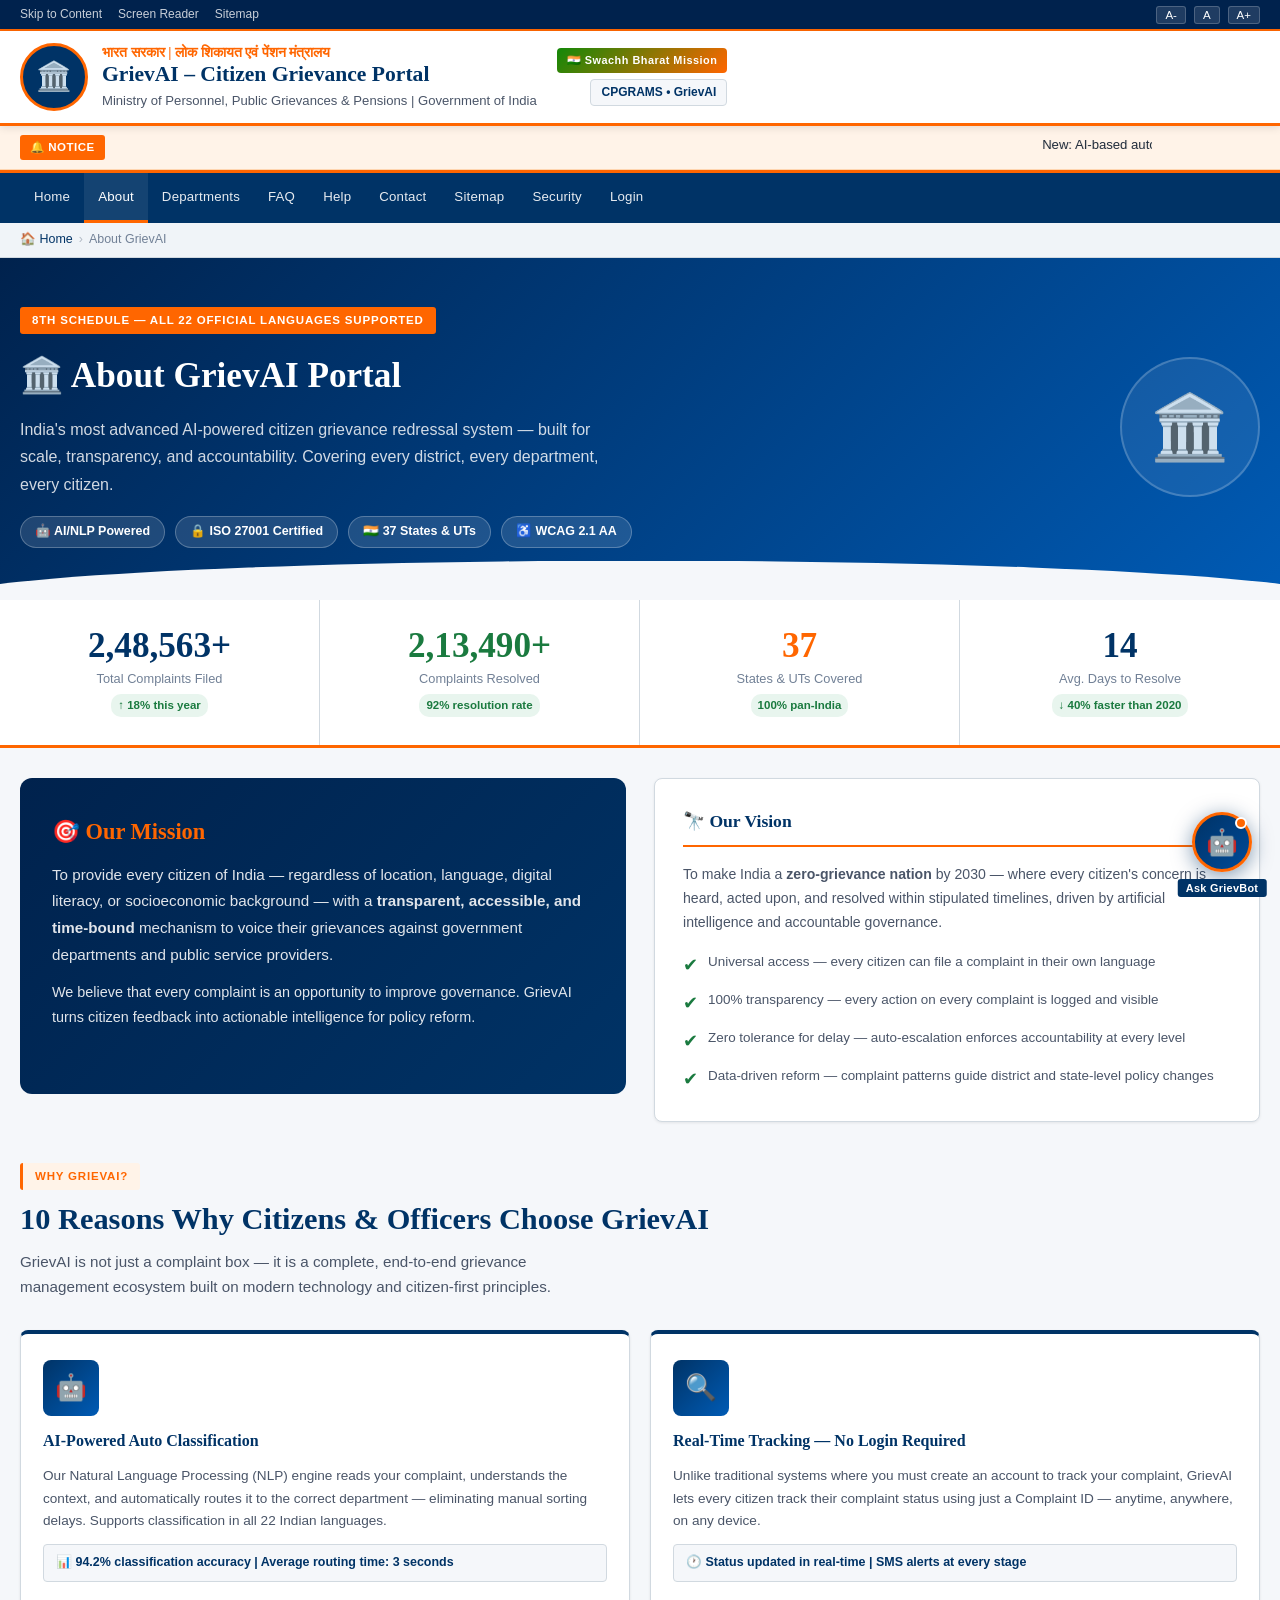
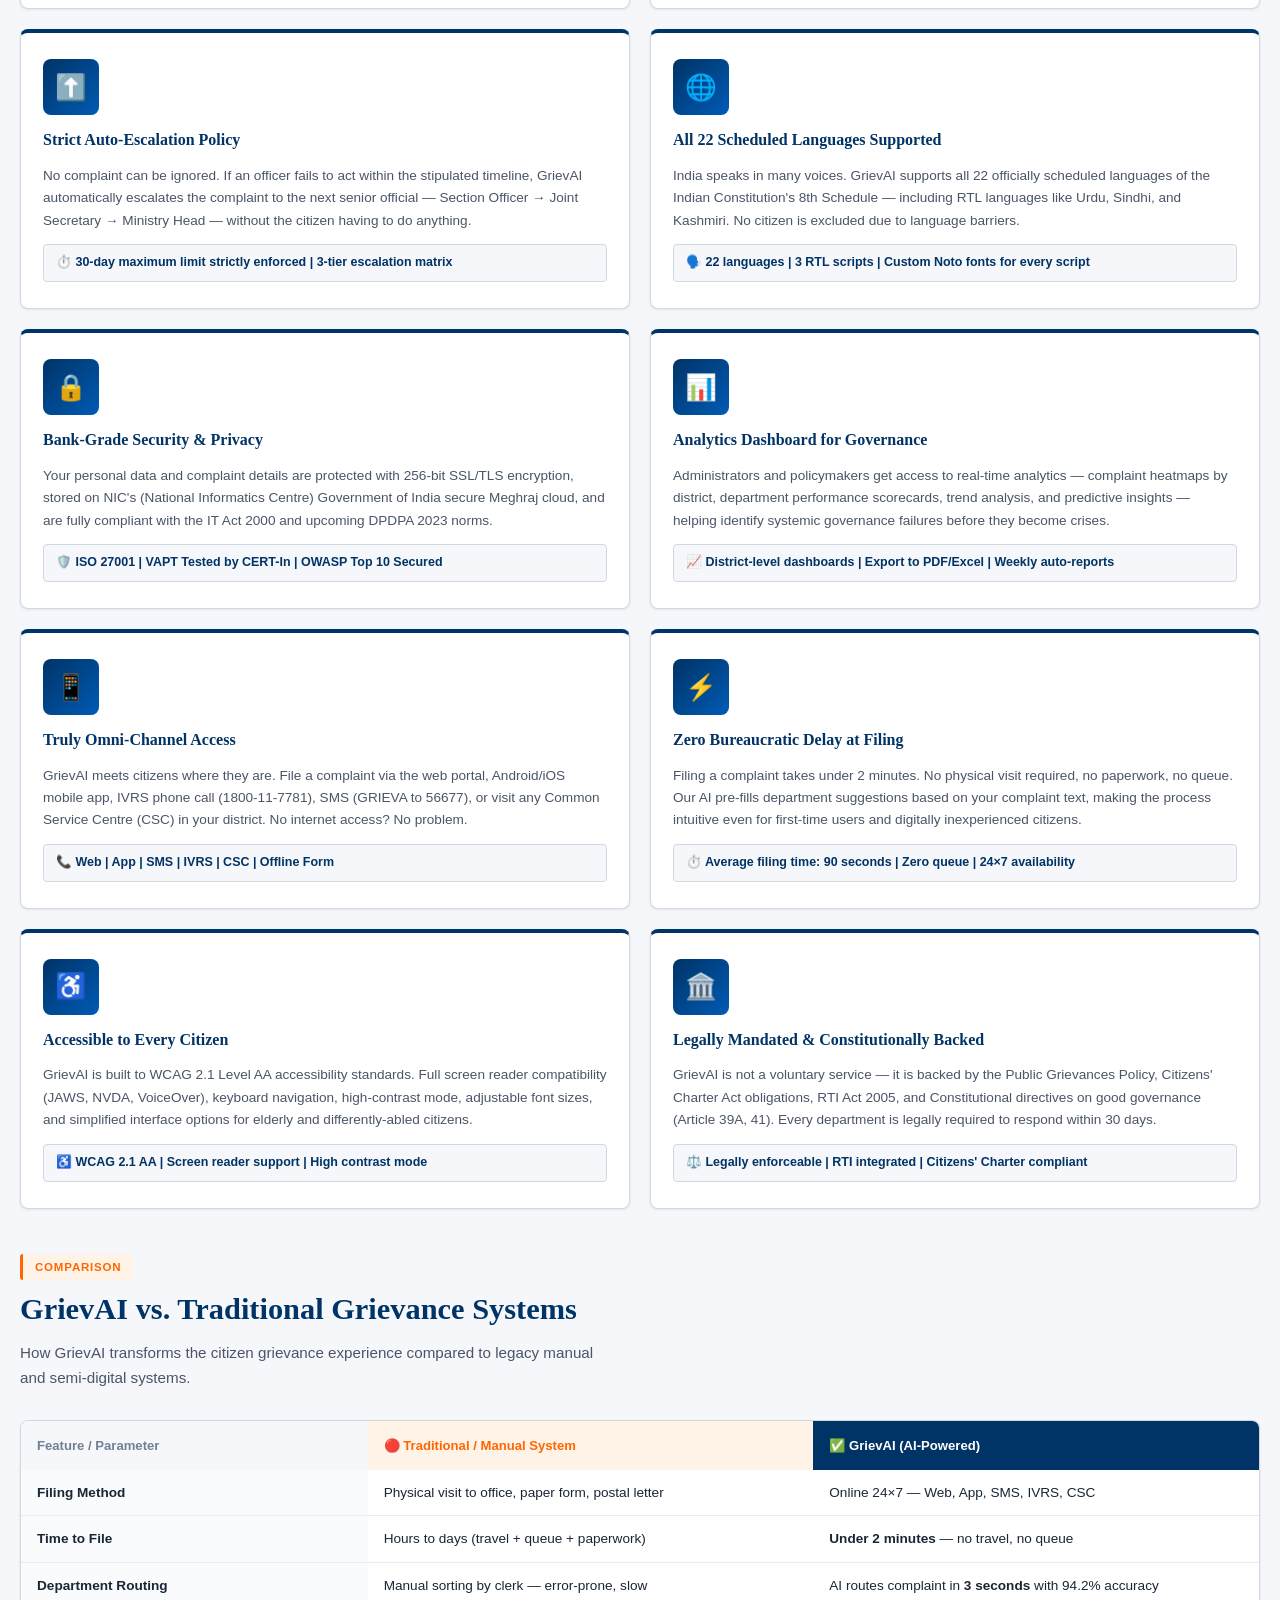
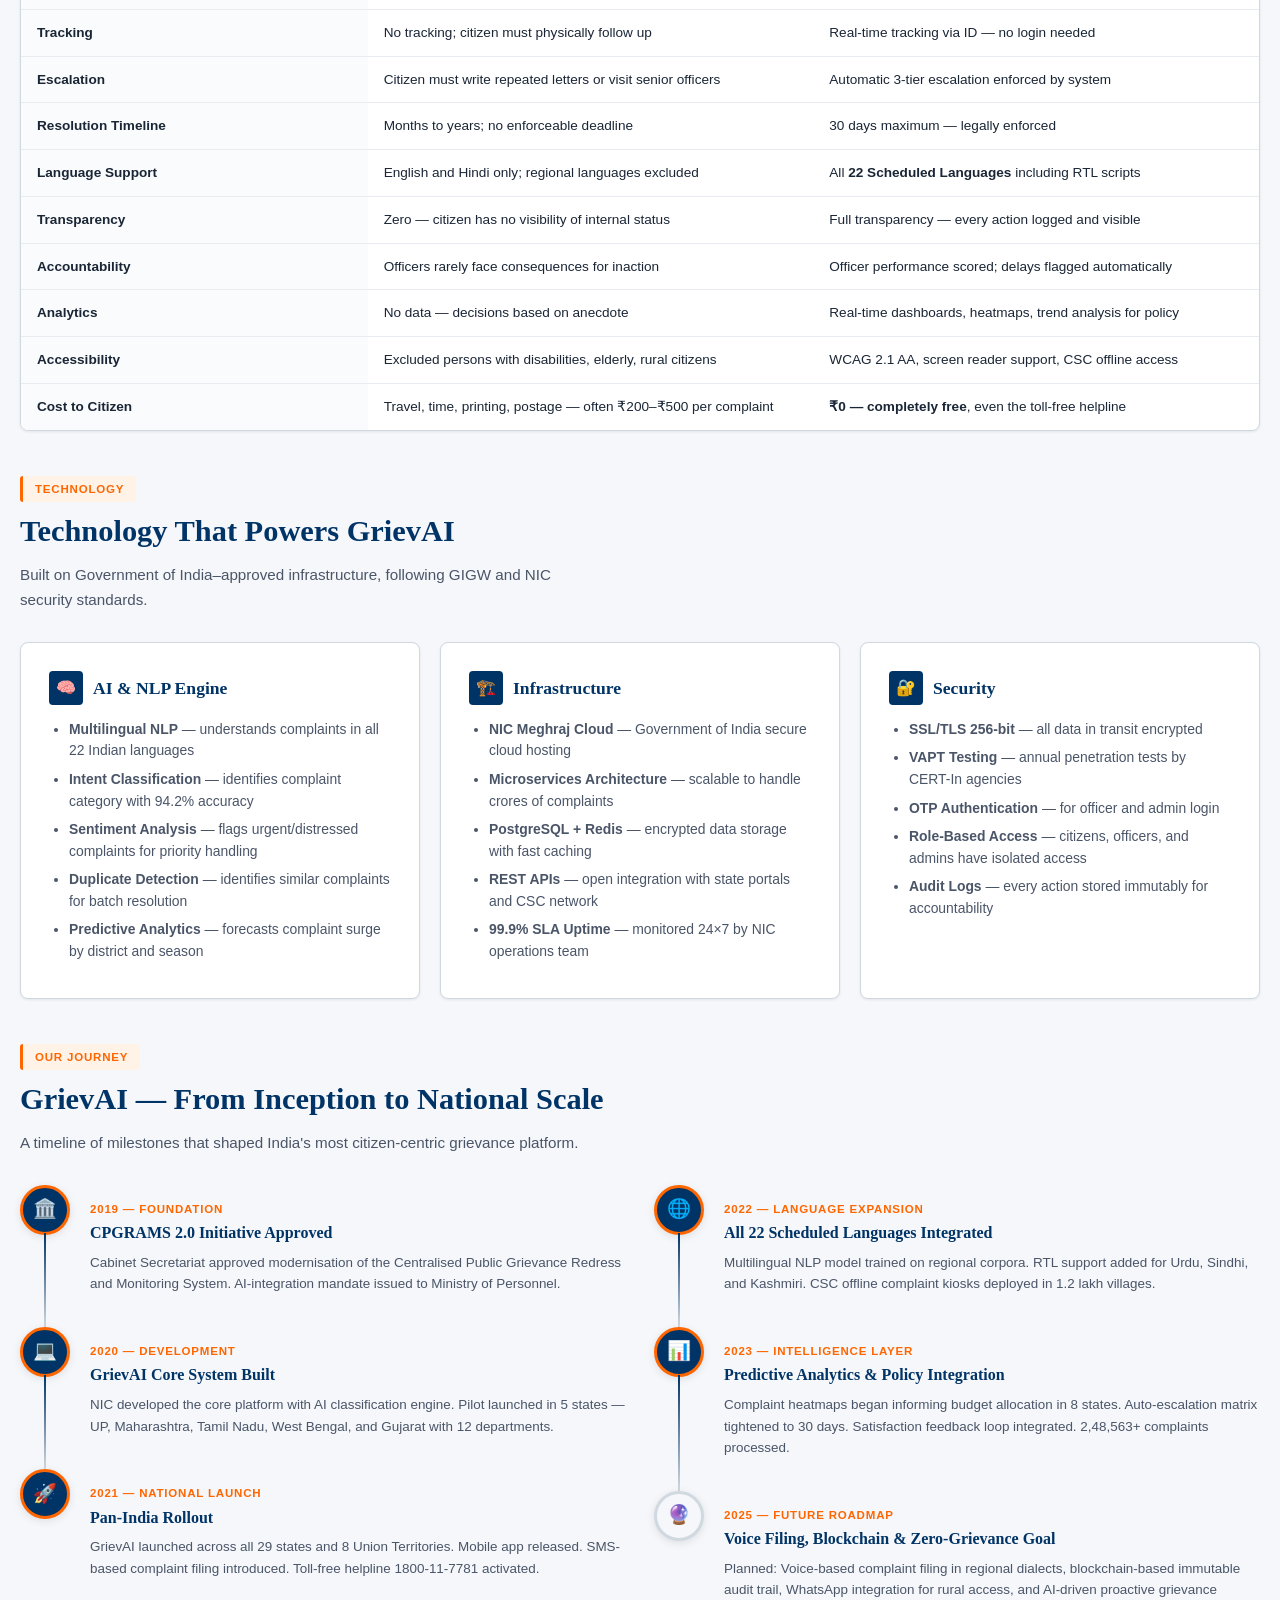
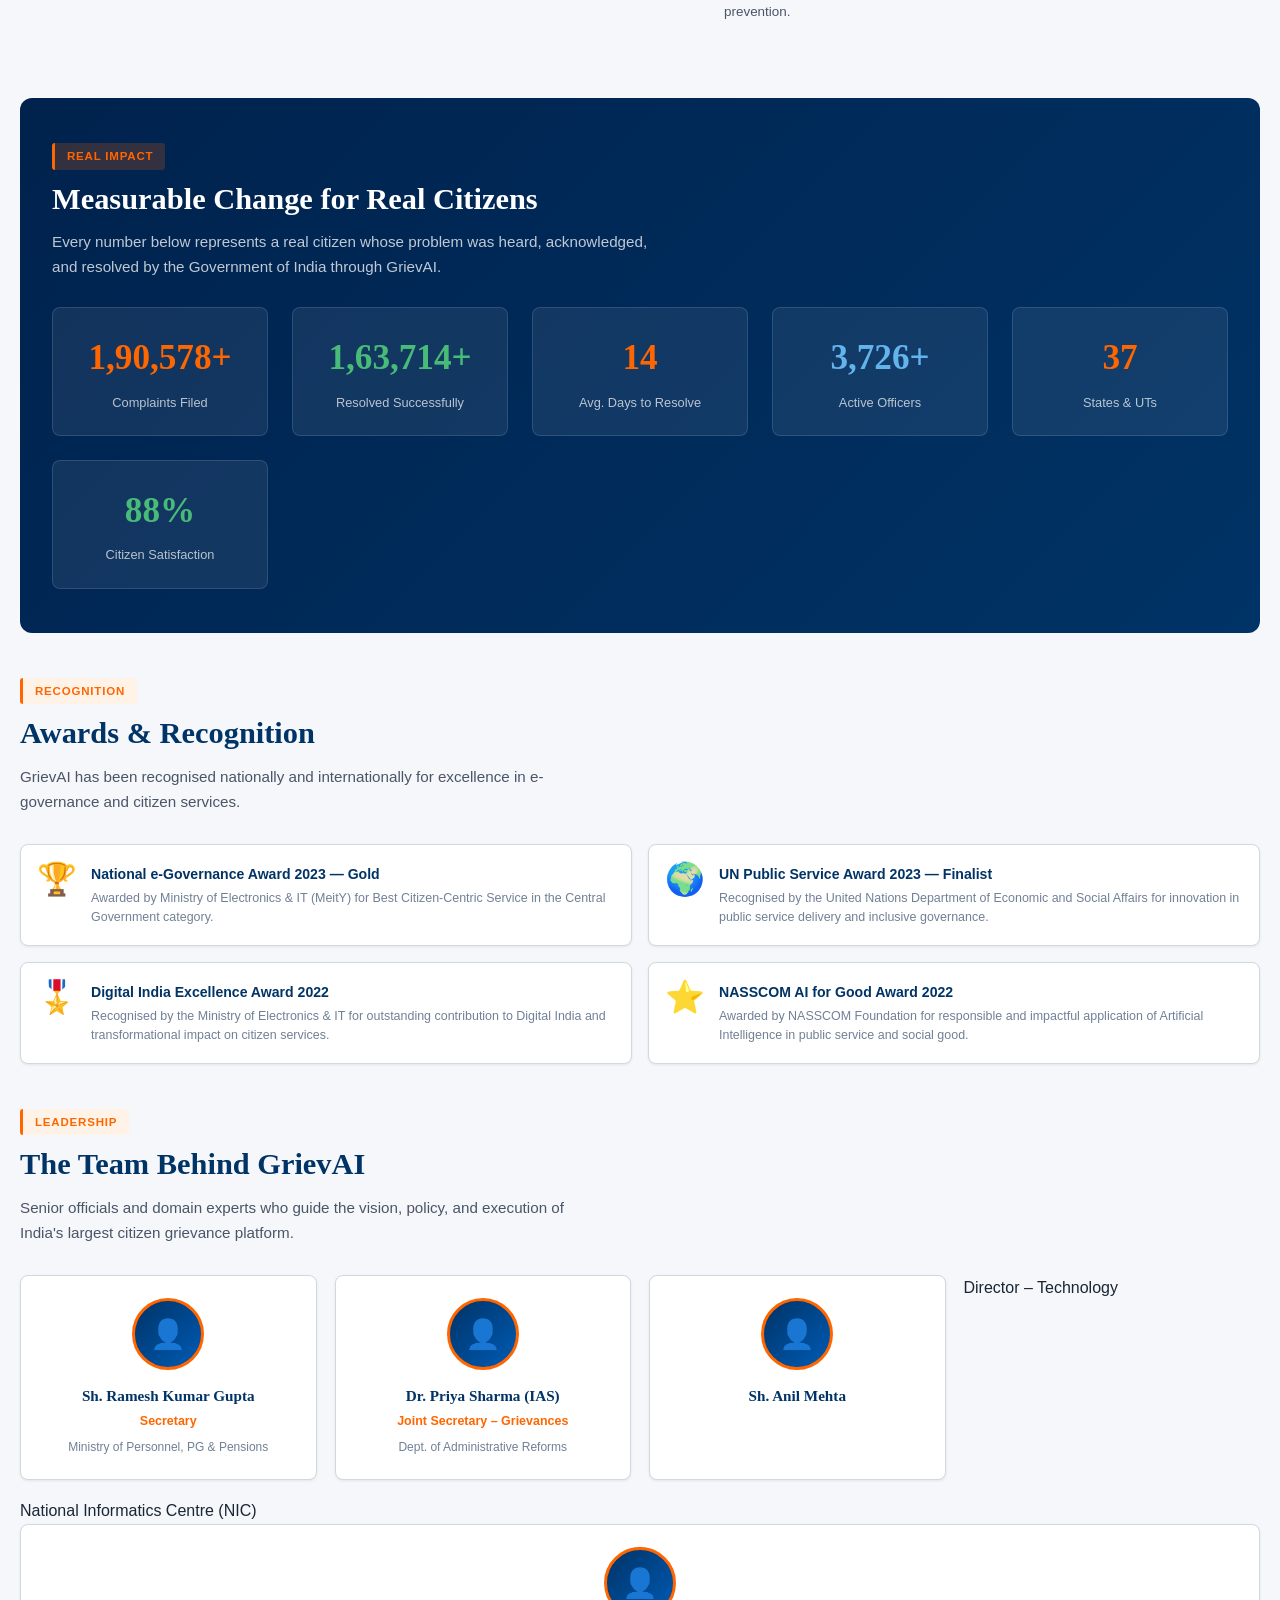
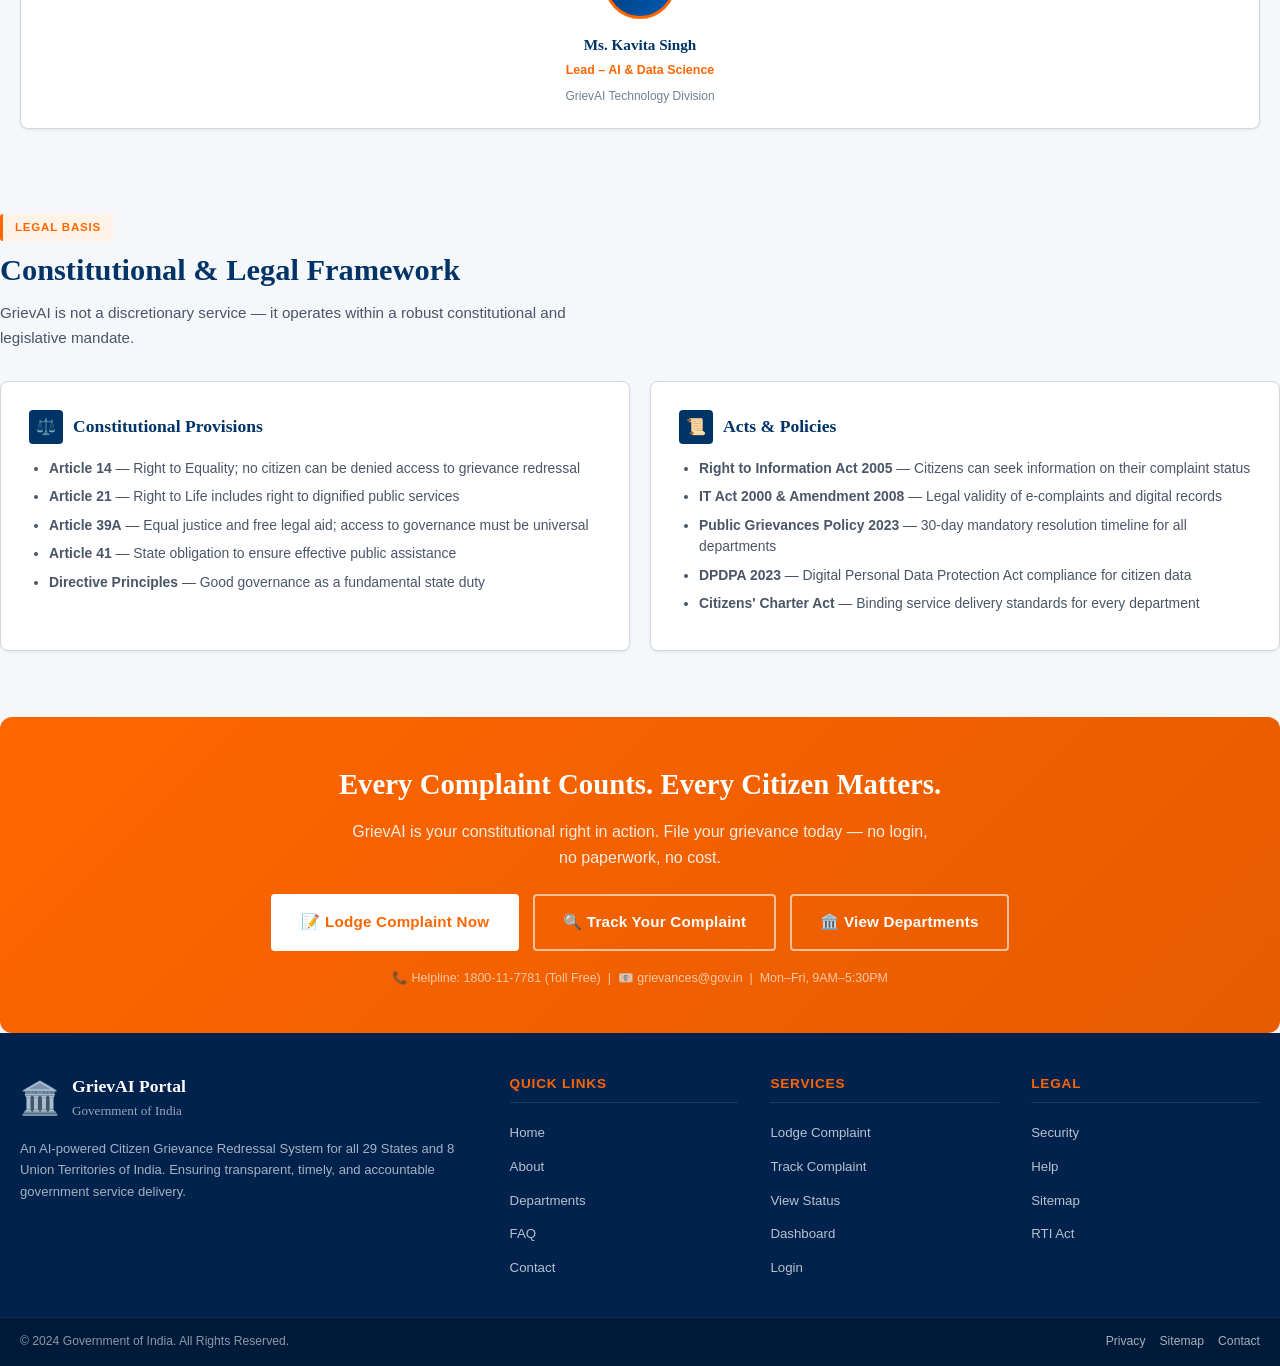
==== commit beef60da: "Update about.html" ====
--- a/about.html
+++ b/about.html
@@ -5,8 +5,7 @@
   <meta name="viewport" content="width=device-width, initial-scale=1.0">
   <meta name="description" content="About GrievAI — India's AI-powered citizen grievance redressal portal by Government of India. Learn about our mission, features, technology, and impact.">
   <title>About GrievAI | Government of India</title>
-  <link rel="stylesheet" href="https://fonts.googleapis.com/css2?family=Noto+Sans:wght@400;500;600;700&family=Noto+Sans+Devanagari:wght@400;600;700&family=Noto+Serif:wght@400;600;700&display=swap">
-  <link rel="stylesheet" href="css/style.css">
+<link rel="stylesheet" href="css/style.css">
   <link rel="stylesheet" href="css/chatbot.css">
   <style>
     /* ── About Page Specific Styles ── */
--- a/css/style.css
+++ b/css/style.css
@@ -2559,3 +2559,76 @@
 :lang(ur), :lang(ks), :lang(sd) {
   font-family: 'Noto Nastaliq Urdu', 'Noto Sans Arabic', Arial, sans-serif;
 }
+/* =====================================================
+   TEXT VISIBILITY FIX — Dark section white text
+   ===================================================== */
+
+.hero-section { color: #ffffff; }
+.hero-section h1 { color: #ffffff !important; }
+.hero-section h1 span { color: #FF6600 !important; }
+.hero-section p { color: rgba(255,255,255,0.85) !important; }
+.hero-section .hero-badge { color: #ffffff !important; }
+.hero-stat .stat-num { color: #FF6600 !important; }
+.hero-stat .stat-label { color: rgba(255,255,255,0.78) !important; }
+
+.page-hero { color: #ffffff; }
+.page-hero h1 { color: #ffffff !important; }
+.page-hero p { color: rgba(255,255,255,0.82) !important; }
+
+.about-hero-strip { color: #ffffff; }
+.about-hero-strip h1 { color: #ffffff !important; }
+.about-hero-strip p { color: rgba(255,255,255,0.82) !important; }
+.about-hero-strip .abadge { color: #ffffff !important; }
+
+.about-mission { color: #ffffff; }
+.about-mission h3 { color: #FF6600 !important; }
+.about-mission p { color: rgba(255,255,255,0.88) !important; }
+
+.main-nav { color: #ffffff; }
+.nav-menu li a { color: rgba(255,255,255,0.90) !important; }
+.nav-menu li a:hover,
+.nav-menu li a.active { color: #ffffff !important; }
+
+.dash-sidebar { color: #ffffff; }
+.dash-sidebar .user-info h4 { color: #ffffff !important; }
+.dash-nav li a { color: rgba(255,255,255,0.80) !important; }
+.dash-nav li a:hover,
+.dash-nav li a.active { color: #ffffff !important; }
+
+.site-footer { color: rgba(255,255,255,0.82); }
+.footer-brand h3 { color: #ffffff !important; }
+.footer-brand p { color: rgba(255,255,255,0.65) !important; }
+.footer-col h4 { color: #FF6600 !important; }
+.footer-col ul li a { color: rgba(255,255,255,0.72) !important; }
+.footer-col ul li a:hover { color: #FF6600 !important; }
+.footer-bottom-inner { color: rgba(255,255,255,0.55) !important; }
+.footer-bottom-inner a { color: rgba(255,255,255,0.65) !important; }
+
+.gov-top-bar { color: rgba(255,255,255,0.85); }
+.gov-top-bar .top-links a { color: rgba(255,255,255,0.78) !important; }
+.accessibility-links button { color: #ffffff !important; }
+
+.login-header { color: #ffffff; }
+.login-header h2 { color: #ffffff !important; }
+.login-header p { color: rgba(255,255,255,0.75) !important; }
+
+.form-section-header { color: #ffffff; }
+.form-section-header h2 { color: #ffffff !important; }
+.form-section-header p { color: rgba(255,255,255,0.78) !important; }
+
+.notice-board-header h4 { color: #ffffff !important; }
+.data-table th { color: #ffffff !important; }
+.ticker-label { color: #ffffff !important; }
+.swachh-badge { color: #ffffff !important; }
+.captcha-refresh { color: #ffffff !important; }
+
+.chatbot-head { color: #ffffff; }
+.bot-info h4 { color: #ffffff !important; }
+.bot-info span { color: rgba(255,255,255,0.68) !important; }
+.nav-hamburger span { background: #ffffff !important; }
+
+@media (max-width: 768px) {
+  .nav-menu.open { background: #00224d !important; }
+  .nav-menu.open li a { color: rgba(255,255,255,0.92) !important; }
+  .nav-menu.open li a:hover { color: #ffffff !important; }
+}
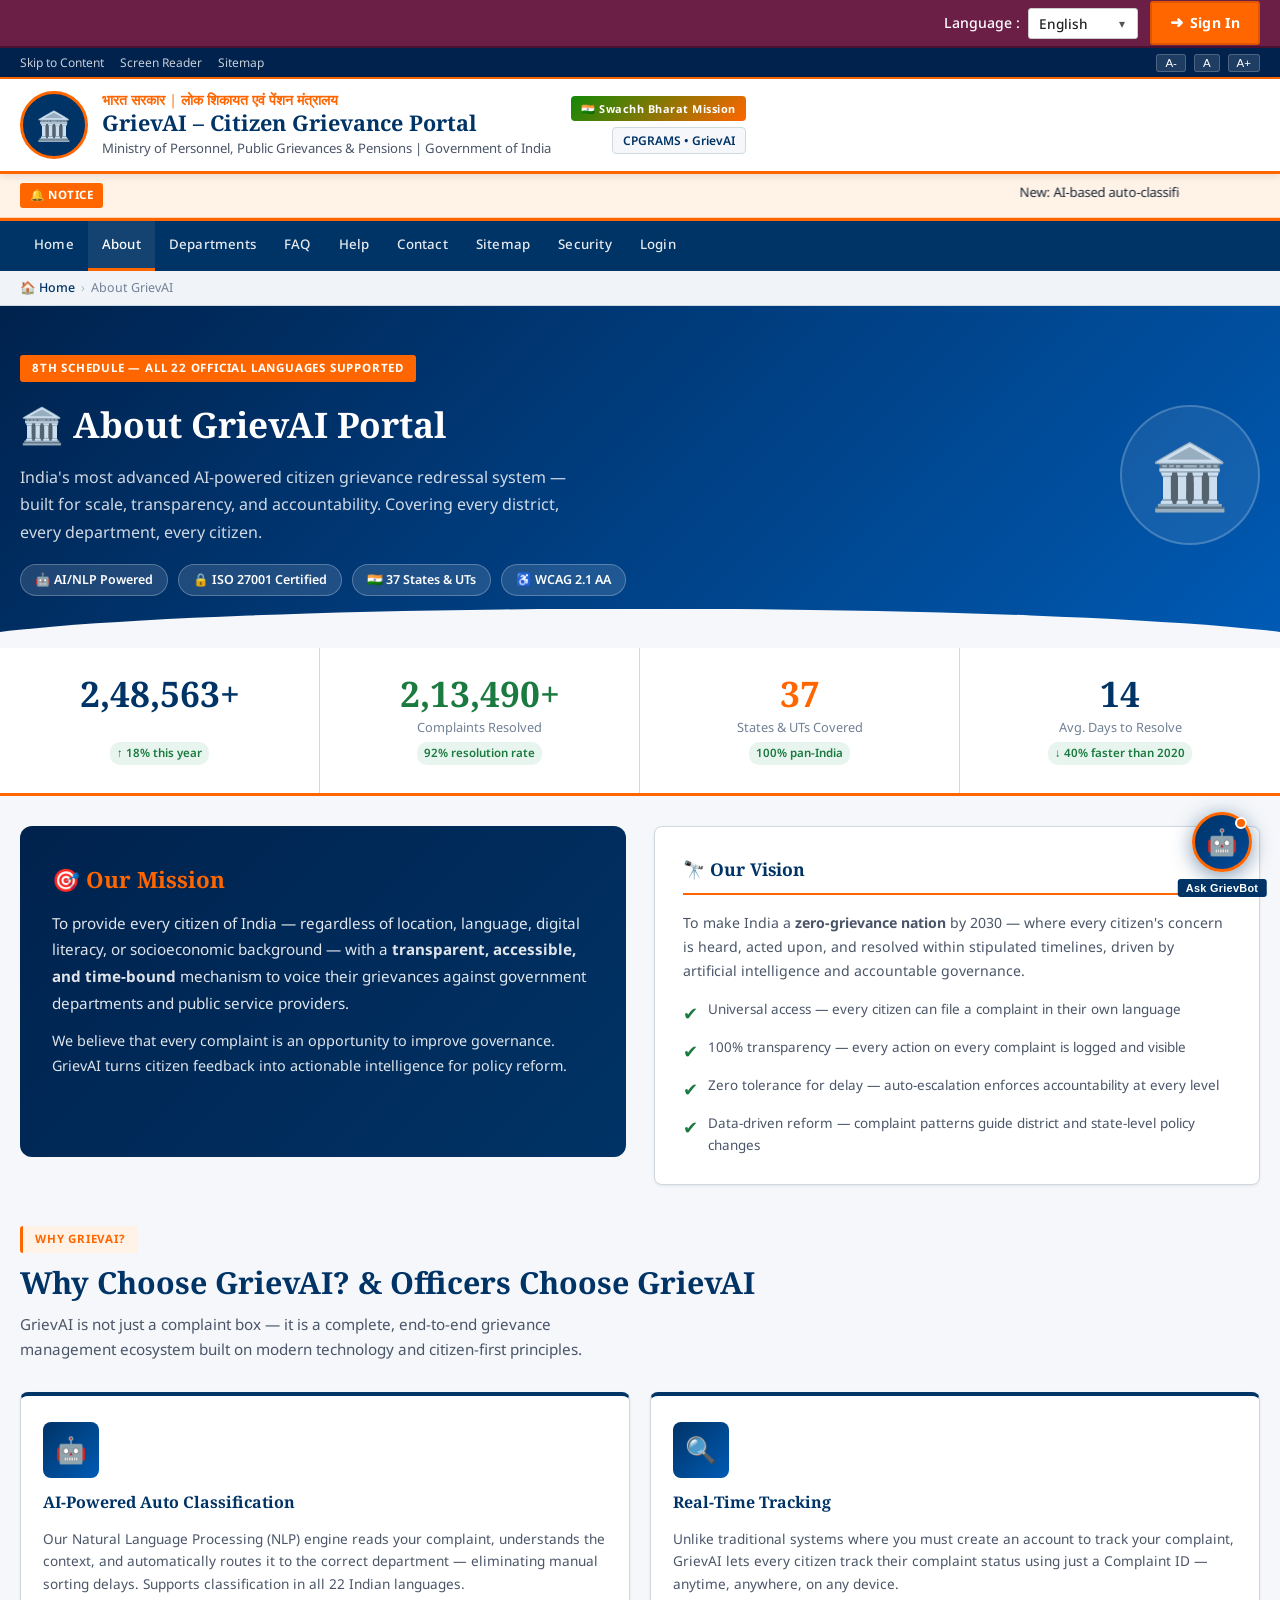
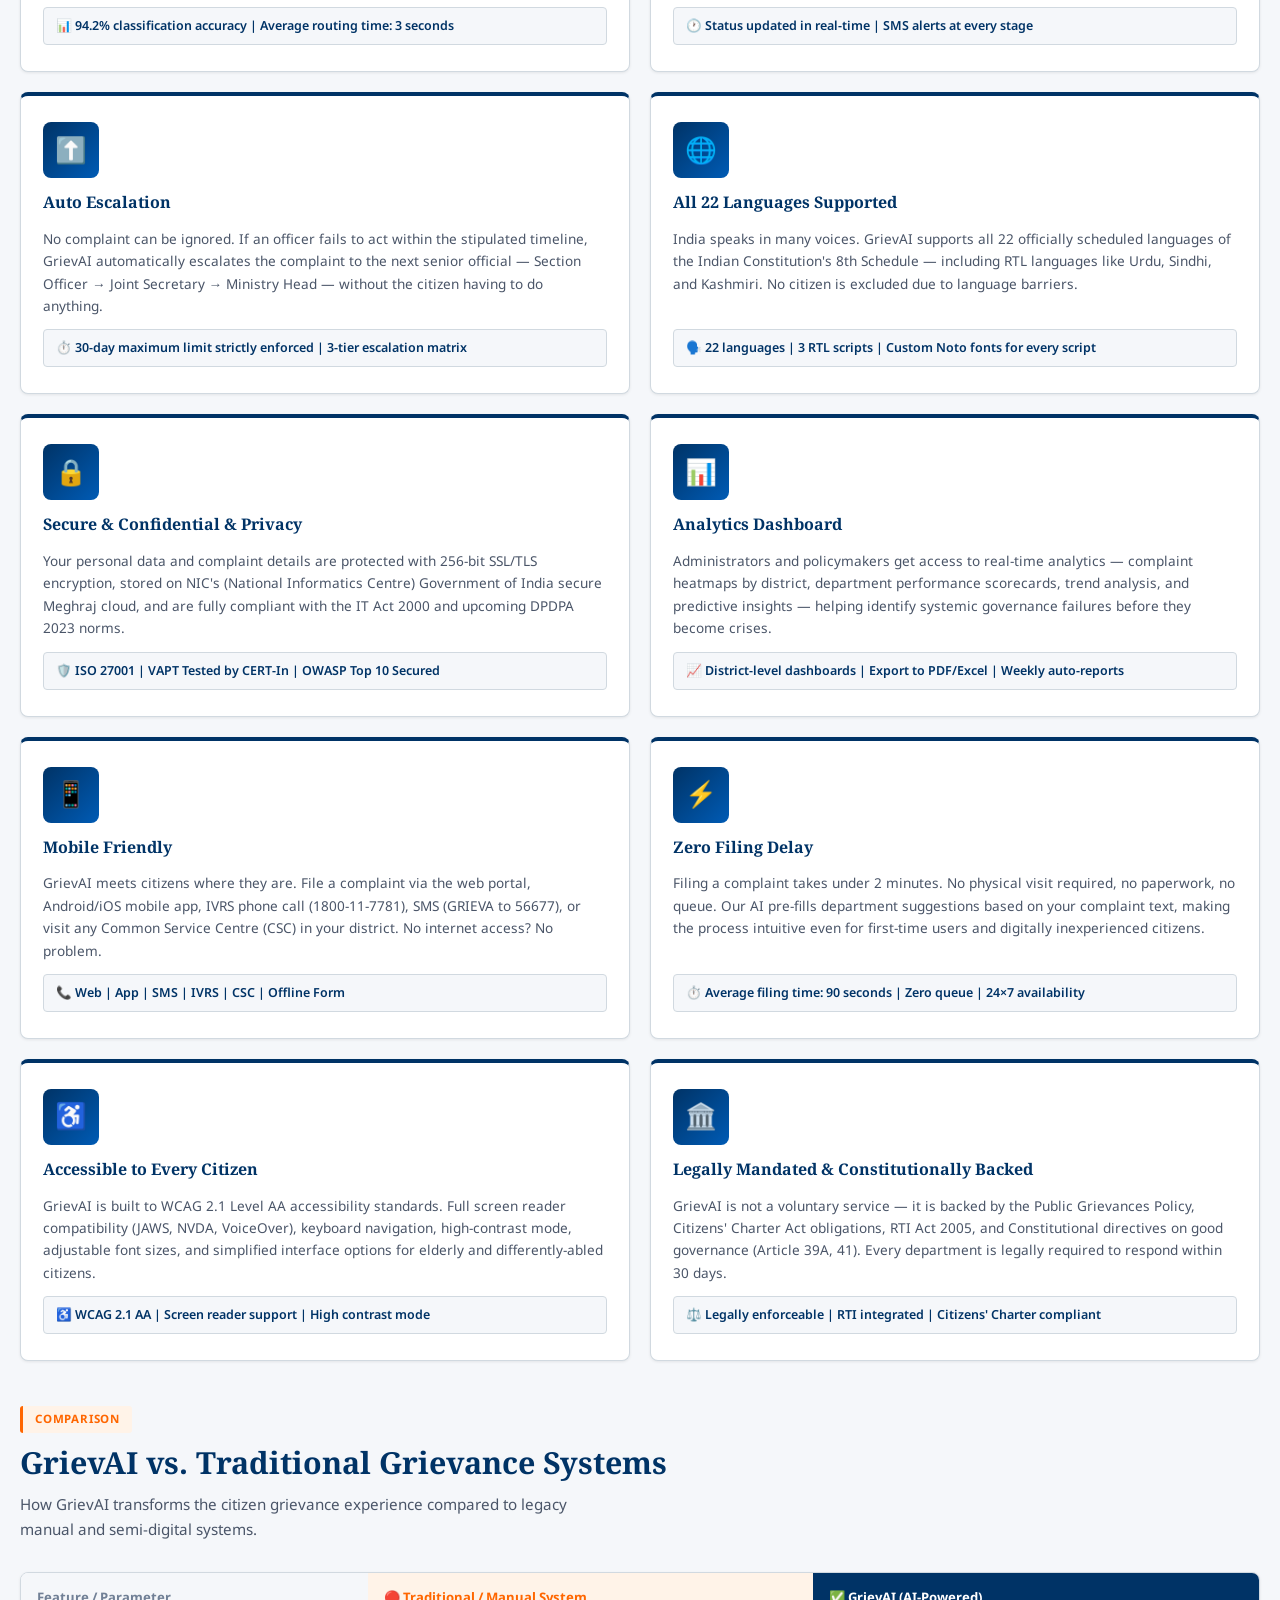
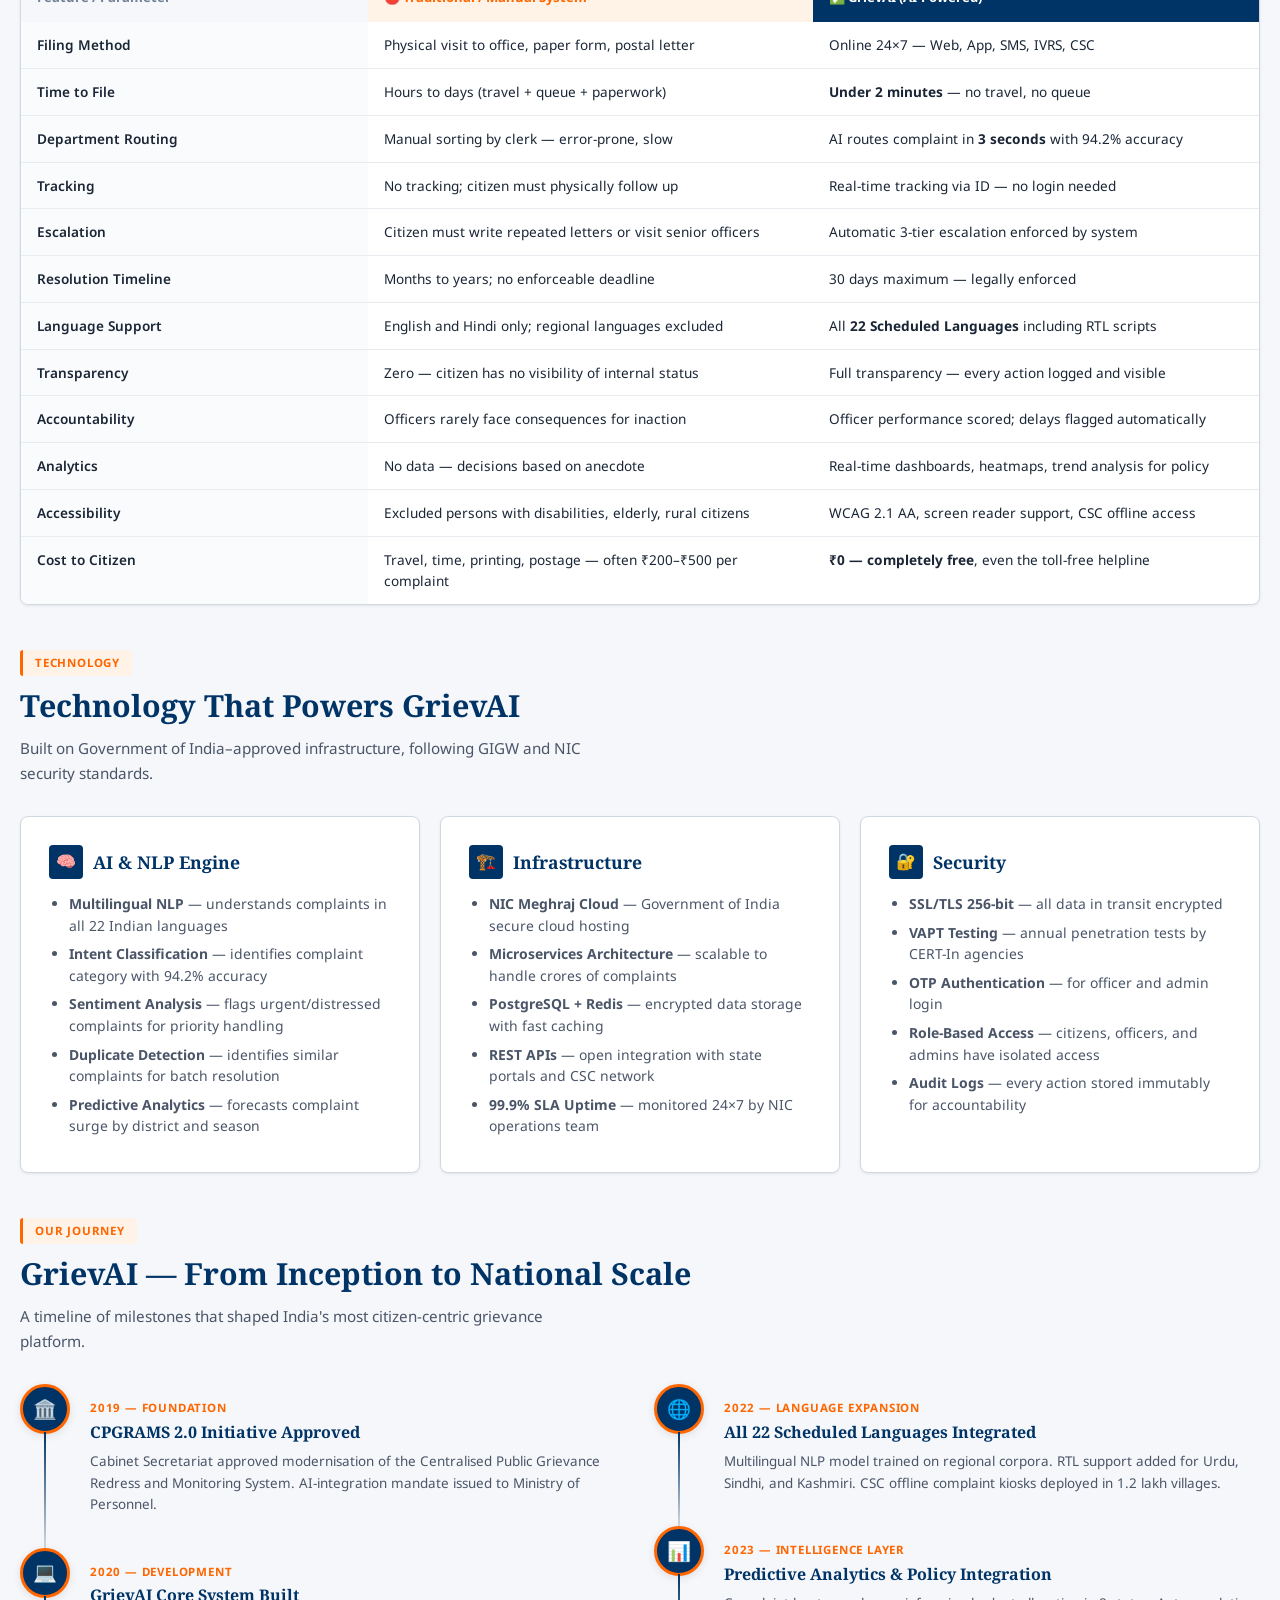
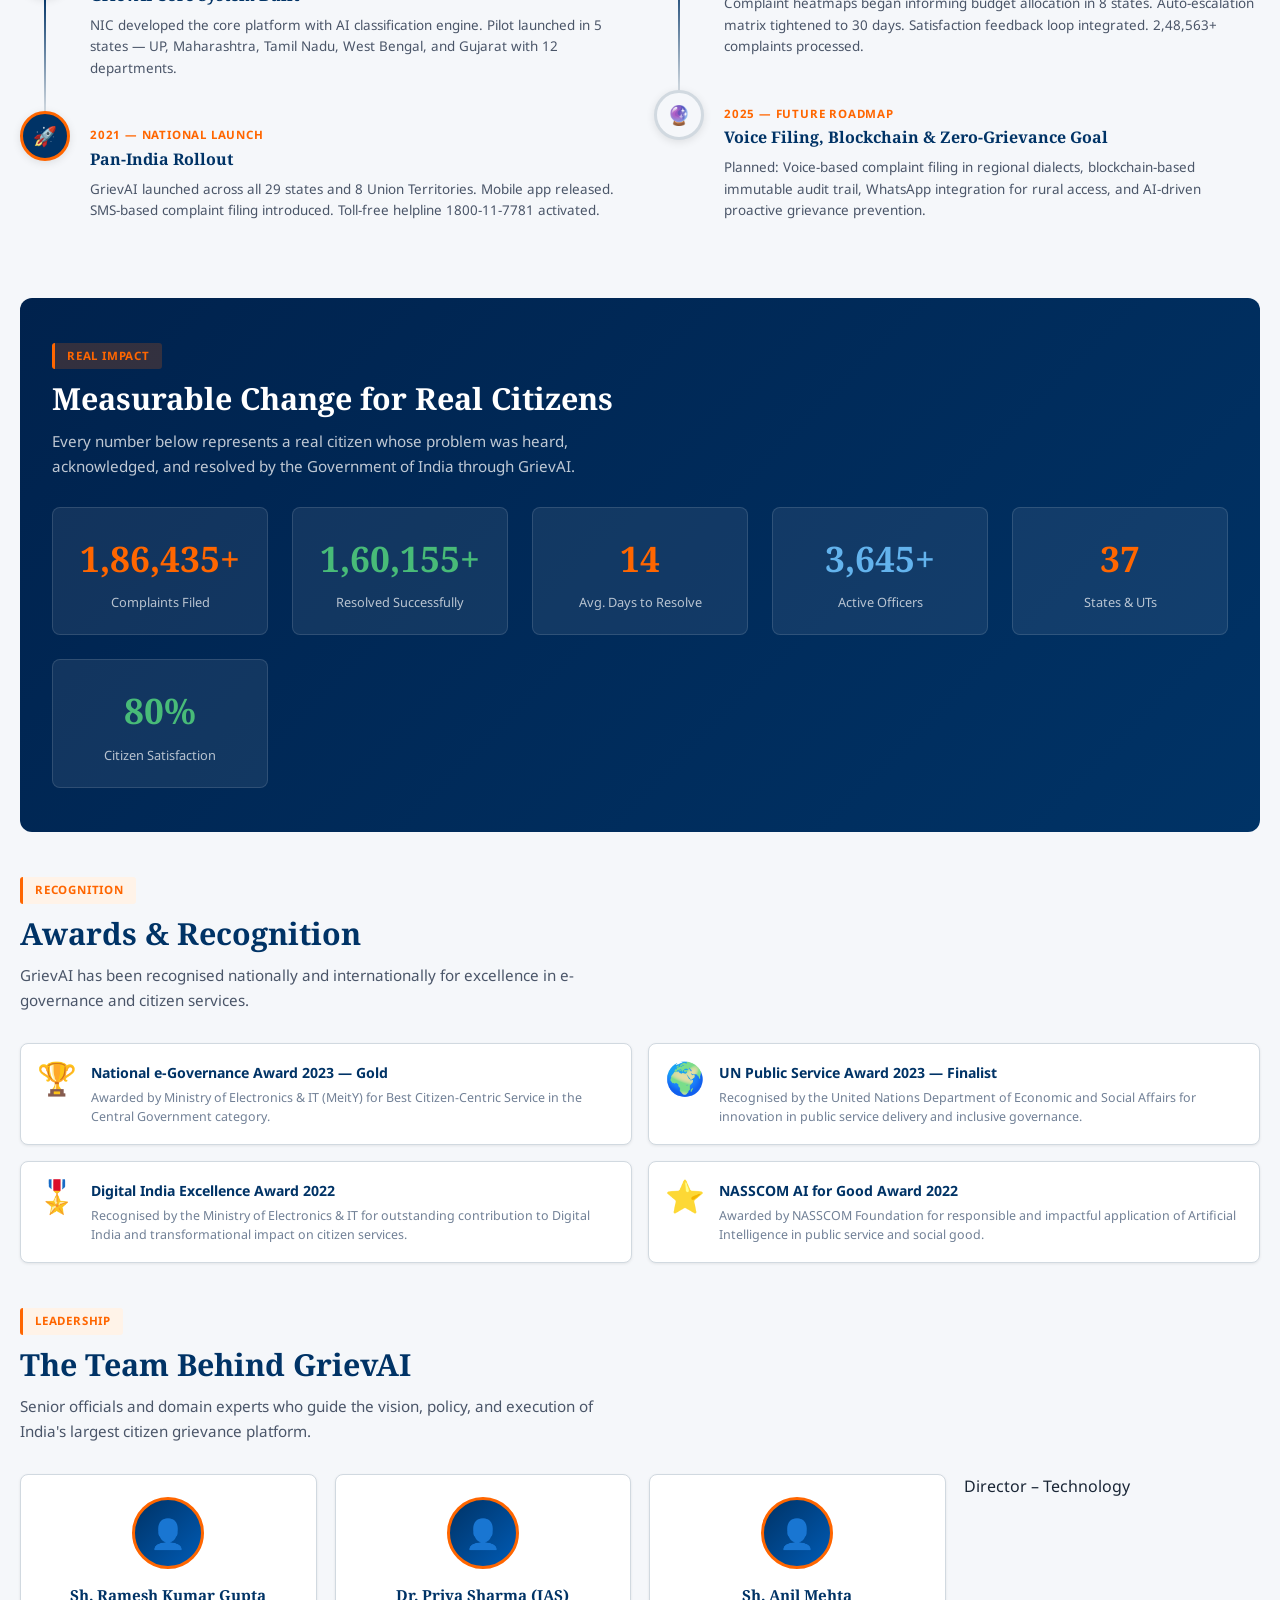
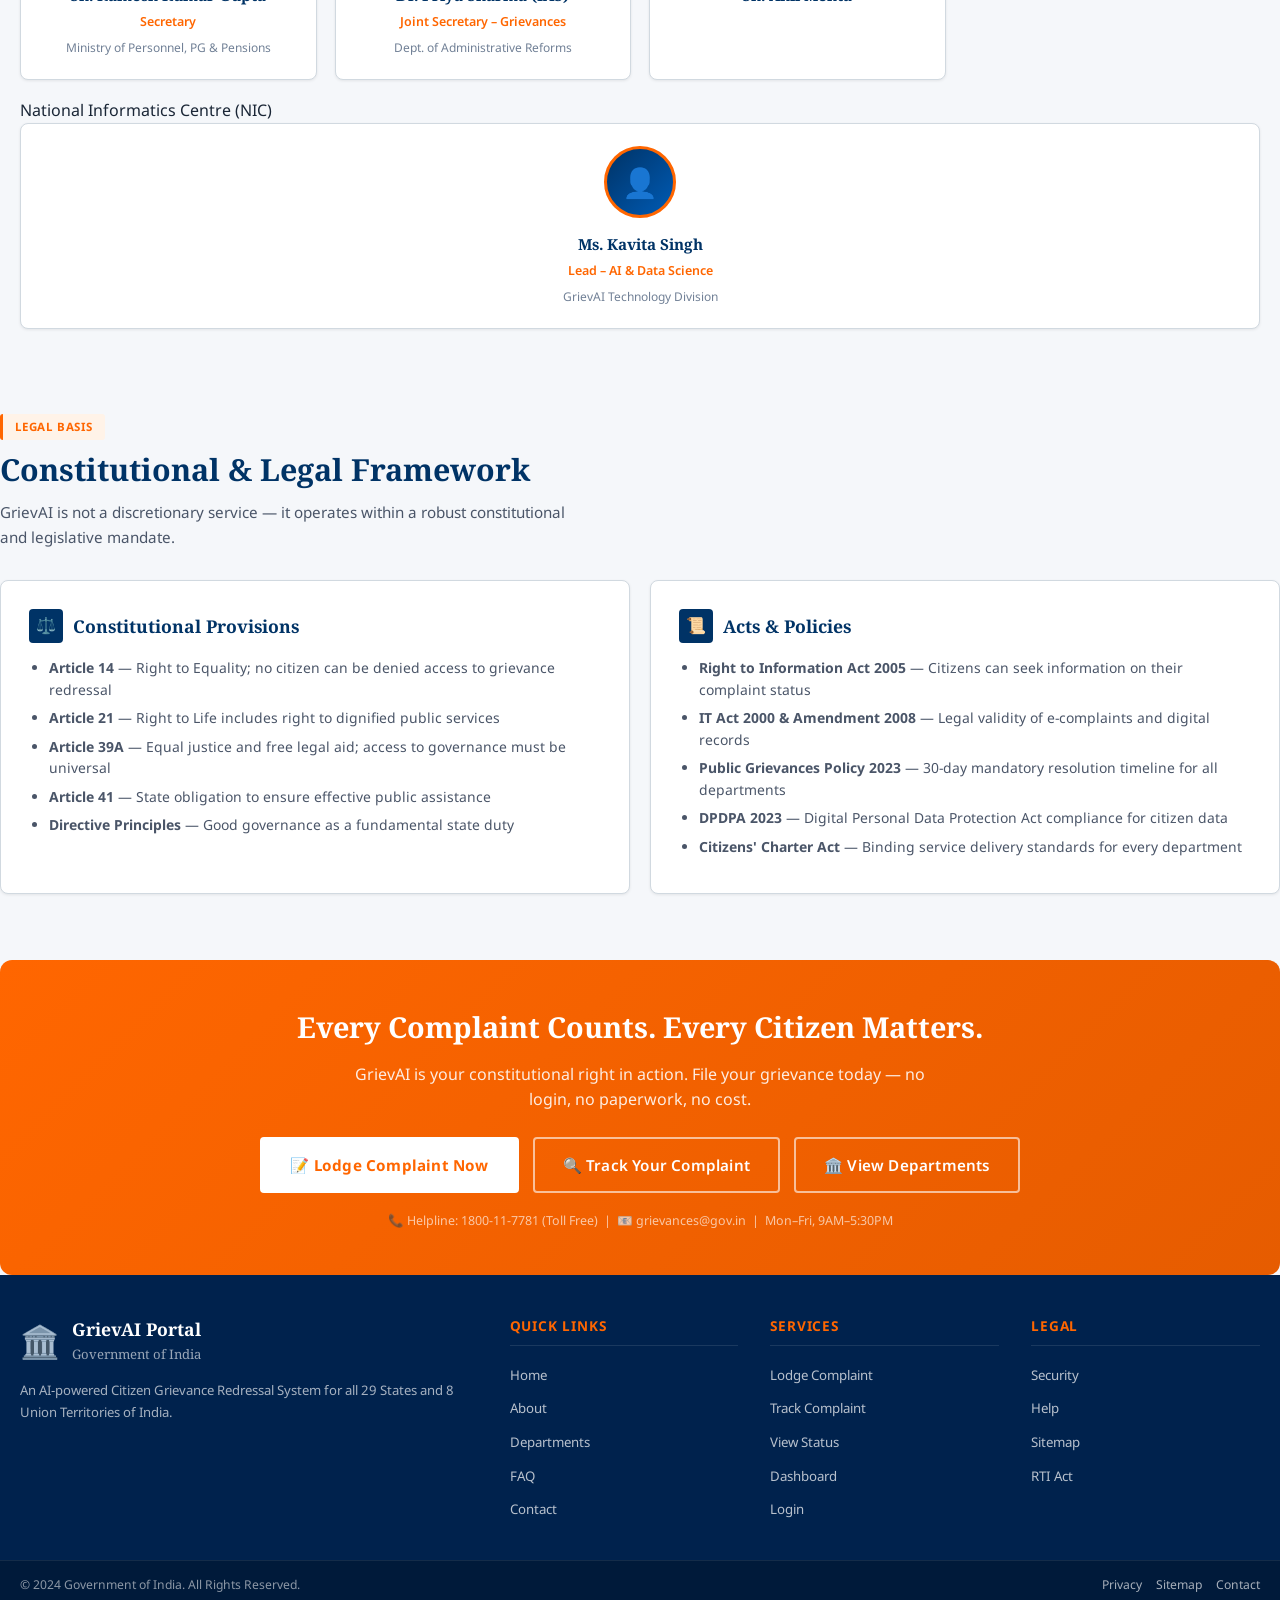
==== commit 5f7d1d1e: "Add files via upload" ====
--- a/about.html
+++ b/about.html
@@ -5,7 +5,8 @@
   <meta name="viewport" content="width=device-width, initial-scale=1.0">
   <meta name="description" content="About GrievAI — India's AI-powered citizen grievance redressal portal by Government of India. Learn about our mission, features, technology, and impact.">
   <title>About GrievAI | Government of India</title>
-<link rel="stylesheet" href="css/style.css">
+  <link rel="stylesheet" href="https://fonts.googleapis.com/css2?family=Noto+Sans:wght@400;500;600;700&family=Noto+Sans+Devanagari:wght@400;600;700&family=Noto+Serif:wght@400;600;700&display=swap">
+  <link rel="stylesheet" href="css/style.css">
   <link rel="stylesheet" href="css/chatbot.css">
   <style>
     /* ── About Page Specific Styles ── */
@@ -72,7 +73,7 @@
       font-size: 4rem;
       flex-shrink: 0;
     }
- 
+
     /* Stats strip */
     .stats-strip {
       background: var(--white);
@@ -119,7 +120,7 @@
       border-radius: 10px;
       margin-top: 5px;
     }
- 
+
     /* Why GrievAI section */
     .why-card {
       background: var(--white);
@@ -173,7 +174,7 @@
       align-items: center;
       gap: 6px;
     }
- 
+
     /* Comparison table */
     .compare-table {
       width: 100%;
@@ -199,7 +200,7 @@
     .compare-table .check { color: var(--success); font-size: 1rem; }
     .compare-table .cross { color: var(--error); font-size: 1rem; }
     .compare-table .partial { color: var(--warning); font-size: 1rem; }
- 
+
     /* Timeline / roadmap */
     .roadmap-item {
       display: flex;
@@ -256,7 +257,7 @@
       color: var(--text-secondary);
       line-height: 1.6;
     }
- 
+
     /* Leadership */
     .leader-card {
       background: var(--white);
@@ -284,7 +285,7 @@
     .leader-card h4 { font-family: var(--font-serif); color: var(--navy); font-size: 0.95rem; font-weight: 700; margin-bottom: 4px; }
     .leader-card .designation { font-size: 0.78rem; color: var(--saffron); font-weight: 600; margin-bottom: 6px; }
     .leader-card .dept { font-size: 0.75rem; color: var(--text-muted); }
- 
+
     /* Award cards */
     .award-card {
       background: var(--white);
@@ -303,7 +304,7 @@
     }
     .award-card h4 { font-size: 0.88rem; font-weight: 700; color: var(--navy); margin-bottom: 4px; }
     .award-card p { font-size: 0.78rem; color: var(--text-muted); line-height: 1.5; }
- 
+
     /* Responsive */
     @media (max-width: 768px) {
       .stats-strip-inner { grid-template-columns: 1fr 1fr; }
@@ -318,7 +319,7 @@
 </head>
 <body>
   <div id="site-header-placeholder"></div>
- 
+
   <!-- Breadcrumb -->
   <div class="breadcrumb-bar">
     <div class="breadcrumb-inner">
@@ -327,7 +328,7 @@
       <span>About GrievAI</span>
     </div>
   </div>
- 
+
   <!-- Hero Strip -->
   <div class="about-hero-strip">
     <div class="inner">
@@ -335,8 +336,8 @@
         <span style="background:var(--saffron);color:#fff;font-size:0.72rem;font-weight:700;padding:4px 12px;border-radius:3px;letter-spacing:0.8px;text-transform:uppercase;display:inline-block;margin-bottom:14px;">
           8th Schedule — All 22 Official Languages Supported
         </span>
-        <h1 data-i18n="page.about.title">🏛️ About GrievAI Portal</h1>
-        <p>India's most advanced AI-powered citizen grievance redressal system — built for scale, transparency, and accountability. Covering every district, every department, every citizen.</p>
+        <h1 data-i18n="page.about.h1">🏛️ About GrievAI Portal</h1>
+        <p data-i18n="page.about.desc">India's most advanced AI-powered citizen grievance redressal system — built for scale, transparency, and accountability. Covering every district, every department, every citizen.</p>
         <div class="hero-badge-row">
           <span class="abadge">🤖 AI/NLP Powered</span>
           <span class="abadge">🔒 ISO 27001 Certified</span>
@@ -347,13 +348,13 @@
       <div class="hero-emblem">🏛️</div>
     </div>
   </div>
- 
+
   <!-- Live Stats Strip -->
   <div class="stats-strip">
     <div class="stats-strip-inner">
       <div class="stat-item">
         <span class="s-num" data-count="248563" data-suffix="+">2,48,563+</span>
-        <span class="s-label">Total Complaints Filed</span>
+        <span class="s-label"></span><span style="font-size:0.8rem;color:rgba(255,255,255,0.7);margin-top:6px;display:block;" data-i18n="stat.filed">Total Complaints Filed</span>
         <span class="s-change">↑ 18% this year</span>
       </div>
       <div class="stat-item">
@@ -373,18 +374,18 @@
       </div>
     </div>
   </div>
- 
+
   <div class="page-content">
- 
+
     <!-- ══ SECTION 1: Mission & Vision ══ -->
     <div class="grid-2" style="gap:28px;margin-bottom:40px;">
       <div class="about-mission">
-        <h3>🎯 Our Mission</h3>
+        <h3>🎯 <span data-i18n="how.s1.title">Our Mission</span></h3>
         <p>To provide every citizen of India — regardless of location, language, digital literacy, or socioeconomic background — with a <strong>transparent, accessible, and time-bound</strong> mechanism to voice their grievances against government departments and public service providers.</p>
         <p style="margin-top:12px;font-size:0.9rem;color:rgba(255,255,255,0.78);">We believe that every complaint is an opportunity to improve governance. GrievAI turns citizen feedback into actionable intelligence for policy reform.</p>
       </div>
       <div style="background:var(--white);border:1px solid var(--border);border-radius:var(--radius);padding:28px;box-shadow:var(--shadow-sm);">
-        <h3 style="font-family:var(--font-serif);color:var(--navy);font-size:1.1rem;margin-bottom:16px;padding-bottom:10px;border-bottom:2px solid var(--saffron);">🔭 Our Vision</h3>
+        <h3 style="font-family:var(--font-serif);color:var(--navy);font-size:1.1rem;margin-bottom:16px;padding-bottom:10px;border-bottom:2px solid var(--saffron);">🔭 <span data-i18n="how.s4.title">Our Vision</span></h3>
         <p style="color:var(--text-secondary);font-size:0.88rem;line-height:1.7;margin-bottom:14px;">To make India a <strong>zero-grievance nation</strong> by 2030 — where every citizen's concern is heard, acted upon, and resolved within stipulated timelines, driven by artificial intelligence and accountable governance.</p>
         <div style="display:flex;flex-direction:column;gap:10px;margin-top:16px;">
           <div style="display:flex;align-items:flex-start;gap:10px;">
@@ -406,17 +407,17 @@
         </div>
       </div>
     </div>
- 
+
     <!-- ══ SECTION 2: WHY CHOOSE GRIEVAI ══ -->
     <section style="margin-bottom:44px;">
       <div class="section-header">
-        <span class="section-tag">Why GrievAI?</span>
-        <h2>10 Reasons Why Citizens &amp; Officers Choose GrievAI</h2>
+        <span class="section-tag" data-i18n="feat.tag">Why GrievAI?</span>
+        <h2><span data-i18n="feat.title">Why Choose GrievAI?</span> &amp; Officers Choose GrievAI</h2>
         <p>GrievAI is not just a complaint box — it is a complete, end-to-end grievance management ecosystem built on modern technology and citizen-first principles.</p>
       </div>
- 
+
       <div class="grid-2" style="gap:20px;">
- 
+
         <!-- Card 1 -->
         <div class="why-card">
           <div class="wc-icon">🤖</div>
@@ -424,63 +425,63 @@
           <p>Our Natural Language Processing (NLP) engine reads your complaint, understands the context, and automatically routes it to the correct department — eliminating manual sorting delays. Supports classification in all 22 Indian languages.</p>
           <div class="wc-proof">📊 94.2% classification accuracy | Average routing time: 3 seconds</div>
         </div>
- 
+
         <!-- Card 2 -->
         <div class="why-card">
           <div class="wc-icon">🔍</div>
-          <h4>Real-Time Tracking — No Login Required</h4>
+          <h4 data-i18n="feat.2.title">Real-Time Tracking</h4>
           <p>Unlike traditional systems where you must create an account to track your complaint, GrievAI lets every citizen track their complaint status using just a Complaint ID — anytime, anywhere, on any device.</p>
           <div class="wc-proof">🕐 Status updated in real-time | SMS alerts at every stage</div>
         </div>
- 
+
         <!-- Card 3 -->
         <div class="why-card">
           <div class="wc-icon">⬆️</div>
-          <h4>Strict Auto-Escalation Policy</h4>
+          <h4 data-i18n="feat.4.title">Auto Escalation</h4>
           <p>No complaint can be ignored. If an officer fails to act within the stipulated timeline, GrievAI automatically escalates the complaint to the next senior official — Section Officer → Joint Secretary → Ministry Head — without the citizen having to do anything.</p>
           <div class="wc-proof">⏱️ 30-day maximum limit strictly enforced | 3-tier escalation matrix</div>
         </div>
- 
+
         <!-- Card 4 -->
         <div class="why-card">
           <div class="wc-icon">🌐</div>
-          <h4>All 22 Scheduled Languages Supported</h4>
+          <h4>All 22 Languages Supported</h4>
           <p>India speaks in many voices. GrievAI supports all 22 officially scheduled languages of the Indian Constitution's 8th Schedule — including RTL languages like Urdu, Sindhi, and Kashmiri. No citizen is excluded due to language barriers.</p>
           <div class="wc-proof">🗣️ 22 languages | 3 RTL scripts | Custom Noto fonts for every script</div>
         </div>
- 
+
         <!-- Card 5 -->
         <div class="why-card">
           <div class="wc-icon">🔒</div>
-          <h4>Bank-Grade Security &amp; Privacy</h4>
+          <h4 data-i18n="feat.5.title">Secure &amp; Confidential &amp; Privacy</h4>
           <p>Your personal data and complaint details are protected with 256-bit SSL/TLS encryption, stored on NIC's (National Informatics Centre) Government of India secure Meghraj cloud, and are fully compliant with the IT Act 2000 and upcoming DPDPA 2023 norms.</p>
           <div class="wc-proof">🛡️ ISO 27001 | VAPT Tested by CERT-In | OWASP Top 10 Secured</div>
         </div>
- 
+
         <!-- Card 6 -->
         <div class="why-card">
           <div class="wc-icon">📊</div>
-          <h4>Analytics Dashboard for Governance</h4>
+          <h4>Analytics Dashboard</h4>
           <p>Administrators and policymakers get access to real-time analytics — complaint heatmaps by district, department performance scorecards, trend analysis, and predictive insights — helping identify systemic governance failures before they become crises.</p>
           <div class="wc-proof">📈 District-level dashboards | Export to PDF/Excel | Weekly auto-reports</div>
         </div>
- 
+
         <!-- Card 7 -->
         <div class="why-card">
           <div class="wc-icon">📱</div>
-          <h4>Truly Omni-Channel Access</h4>
+          <h4 data-i18n="feat.6.title">Mobile Friendly</h4>
           <p>GrievAI meets citizens where they are. File a complaint via the web portal, Android/iOS mobile app, IVRS phone call (1800-11-7781), SMS (GRIEVA to 56677), or visit any Common Service Centre (CSC) in your district. No internet access? No problem.</p>
           <div class="wc-proof">📞 Web | App | SMS | IVRS | CSC | Offline Form</div>
         </div>
- 
+
         <!-- Card 8 -->
         <div class="why-card">
           <div class="wc-icon">⚡</div>
-          <h4>Zero Bureaucratic Delay at Filing</h4>
+          <h4>Zero Filing Delay</h4>
           <p>Filing a complaint takes under 2 minutes. No physical visit required, no paperwork, no queue. Our AI pre-fills department suggestions based on your complaint text, making the process intuitive even for first-time users and digitally inexperienced citizens.</p>
           <div class="wc-proof">⏱️ Average filing time: 90 seconds | Zero queue | 24×7 availability</div>
         </div>
- 
+
         <!-- Card 9 -->
         <div class="why-card">
           <div class="wc-icon">♿</div>
@@ -488,7 +489,7 @@
           <p>GrievAI is built to WCAG 2.1 Level AA accessibility standards. Full screen reader compatibility (JAWS, NVDA, VoiceOver), keyboard navigation, high-contrast mode, adjustable font sizes, and simplified interface options for elderly and differently-abled citizens.</p>
           <div class="wc-proof">♿ WCAG 2.1 AA | Screen reader support | High contrast mode</div>
         </div>
- 
+
         <!-- Card 10 -->
         <div class="why-card">
           <div class="wc-icon">🏛️</div>
@@ -496,14 +497,14 @@
           <p>GrievAI is not a voluntary service — it is backed by the Public Grievances Policy, Citizens' Charter Act obligations, RTI Act 2005, and Constitutional directives on good governance (Article 39A, 41). Every department is legally required to respond within 30 days.</p>
           <div class="wc-proof">⚖️ Legally enforceable | RTI integrated | Citizens' Charter compliant</div>
         </div>
- 
+
       </div>
     </section>
- 
+
     <!-- ══ SECTION 3: GrievAI vs Old System ══ -->
     <section style="margin-bottom:44px;">
       <div class="section-header">
-        <span class="section-tag">Comparison</span>
+        <span class="section-tag" data-i18n="how.tag">Comparison</span>
         <h2>GrievAI vs. Traditional Grievance Systems</h2>
         <p>How GrievAI transforms the citizen grievance experience compared to legacy manual and semi-digital systems.</p>
       </div>
@@ -581,11 +582,11 @@
         </table>
       </div>
     </section>
- 
+
     <!-- ══ SECTION 4: Technology Stack ══ -->
     <section style="margin-bottom:44px;">
       <div class="section-header">
-        <span class="section-tag">Technology</span>
+        <span class="section-tag" data-i18n="nav.security">Technology</span>
         <h2>Technology That Powers GrievAI</h2>
         <p>Built on Government of India–approved infrastructure, following GIGW and NIC security standards.</p>
       </div>
@@ -622,11 +623,11 @@
         </div>
       </div>
     </section>
- 
+
     <!-- ══ SECTION 5: Journey / Roadmap ══ -->
     <section style="margin-bottom:44px;">
       <div class="section-header">
-        <span class="section-tag">Our Journey</span>
+        <span class="section-tag" data-i18n="how.tag">Our Journey</span>
         <h2>GrievAI — From Inception to National Scale</h2>
         <p>A timeline of milestones that shaped India's most citizen-centric grievance platform.</p>
       </div>
@@ -685,7 +686,7 @@
         </div>
       </div>
     </section>
- 
+
     <!-- ══ SECTION 6: Impact Numbers ══ -->
     <section style="background:linear-gradient(135deg,var(--navy-dark),var(--navy));border-radius:var(--radius-lg);padding:44px 32px;margin-bottom:44px;color:#fff;">
       <div class="section-header" style="margin-bottom:28px;">
@@ -700,7 +701,7 @@
         </div>
         <div style="background:rgba(255,255,255,0.07);border:1px solid rgba(255,255,255,0.12);border-radius:var(--radius);padding:22px;text-align:center;">
           <span style="font-size:2.2rem;font-weight:700;color:#48bb78;font-family:var(--font-serif);display:block;" data-count="213490" data-suffix="+">2,13,490+</span>
-          <span style="font-size:0.8rem;color:rgba(255,255,255,0.7);margin-top:6px;display:block;">Resolved Successfully</span>
+          <span style="font-size:0.8rem;color:rgba(255,255,255,0.7);margin-top:6px;display:block;"></span><span style="font-size:0.8rem;color:rgba(255,255,255,0.7);margin-top:6px;display:block;" data-i18n="stat.resolved">Resolved Successfully</span>
         </div>
         <div style="background:rgba(255,255,255,0.07);border:1px solid rgba(255,255,255,0.12);border-radius:var(--radius);padding:22px;text-align:center;">
           <span style="font-size:2.2rem;font-weight:700;color:var(--saffron);font-family:var(--font-serif);display:block;" data-count="14">14</span>
@@ -720,11 +721,11 @@
         </div>
       </div>
     </section>
- 
+
     <!-- ══ SECTION 7: Awards & Recognition ══ -->
     <section style="margin-bottom:44px;">
       <div class="section-header">
-        <span class="section-tag">Recognition</span>
+        <span class="section-tag" data-i18n="feat.tag">Recognition</span>
         <h2>Awards &amp; Recognition</h2>
         <p>GrievAI has been recognised nationally and internationally for excellence in e-governance and citizen services.</p>
       </div>
@@ -759,11 +760,11 @@
         </div>
       </div>
     </section>
- 
+
     <!-- ══ SECTION 8: Leadership ══ -->
     <section style="margin-bottom:44px;">
       <div class="section-header">
-        <span class="section-tag">Leadership</span>
+        <span class="section-tag" data-i18n="feat.tag">Leadership</span>
         <h2>The Team Behind GrievAI</h2>
         <p>Senior officials and domain experts who guide the vision, policy, and execution of India's largest citizen grievance platform.</p>
       </div>
@@ -794,11 +795,11 @@
         </div>
       </div>
     </section>
- 
+
     <!-- ══ SECTION 9: Legal Framework ══ -->
     <section style="margin-bottom:44px;">
       <div class="section-header">
-        <span class="section-tag">Legal Basis</span>
+        <span class="section-tag" data-i18n="footer.legal">Legal Basis</span>
         <h2>Constitutional &amp; Legal Framework</h2>
         <p>GrievAI is not a discretionary service — it operates within a robust constitutional and legislative mandate.</p>
       </div>
@@ -825,7 +826,7 @@
         </div>
       </div>
     </section>
- 
+
     <!-- ══ CTA ══ -->
     <div style="background:linear-gradient(135deg,var(--saffron),#e65c00);border-radius:var(--radius-lg);padding:44px 32px;text-align:center;color:#fff;">
       <h2 style="font-family:var(--font-serif);font-size:1.8rem;margin-bottom:12px;">Every Complaint Counts. Every Citizen Matters.</h2>
@@ -837,12 +838,13 @@
       </div>
       <p style="color:rgba(255,255,255,0.65);font-size:0.78rem;margin-top:18px;">📞 Helpline: 1800-11-7781 (Toll Free) &nbsp;|&nbsp; 📧 grievances@gov.in &nbsp;|&nbsp; Mon–Fri, 9AM–5:30PM</p>
     </div>
- 
+
   </div><!-- end .page-content -->
- 
+
   <!-- Footer -->
   <div id="site-footer-placeholder"></div>
- 
+
+  <script src="js/camera.js"></script>
   <script src="js/lang.js"></script>
   <script src="js/components.js"></script>
   <script src="js/main.js"></script>
--- a/css/style.css
+++ b/css/style.css
@@ -2559,76 +2559,802 @@
 :lang(ur), :lang(ks), :lang(sd) {
   font-family: 'Noto Nastaliq Urdu', 'Noto Sans Arabic', Arial, sans-serif;
 }
+
 /* =====================================================
    TEXT VISIBILITY FIX — Dark section white text
+   All dark navy/gradient sections must show white text
    ===================================================== */
 
-.hero-section { color: #ffffff; }
-.hero-section h1 { color: #ffffff !important; }
-.hero-section h1 span { color: #FF6600 !important; }
-.hero-section p { color: rgba(255,255,255,0.85) !important; }
-.hero-section .hero-badge { color: #ffffff !important; }
-.hero-stat .stat-num { color: #FF6600 !important; }
-.hero-stat .stat-label { color: rgba(255,255,255,0.78) !important; }
-
-.page-hero { color: #ffffff; }
-.page-hero h1 { color: #ffffff !important; }
-.page-hero p { color: rgba(255,255,255,0.82) !important; }
-
-.about-hero-strip { color: #ffffff; }
-.about-hero-strip h1 { color: #ffffff !important; }
-.about-hero-strip p { color: rgba(255,255,255,0.82) !important; }
-.about-hero-strip .abadge { color: #ffffff !important; }
-
-.about-mission { color: #ffffff; }
-.about-mission h3 { color: #FF6600 !important; }
-.about-mission p { color: rgba(255,255,255,0.88) !important; }
-
-.main-nav { color: #ffffff; }
-.nav-menu li a { color: rgba(255,255,255,0.90) !important; }
+/* Hero section — force white on all children */
+.hero-section,
+.hero-section *:not(span.hero-badge):not(.btn):not(.btn *) {
+  color: inherit;
+}
+.hero-section {
+  color: #ffffff;
+}
+.hero-section h1 {
+  color: #ffffff !important;
+}
+.hero-section h1 span {
+  color: var(--saffron) !important;
+}
+.hero-section p {
+  color: rgba(255, 255, 255, 0.85) !important;
+}
+.hero-section .hero-badge {
+  color: #ffffff !important;
+  background: var(--saffron) !important;
+}
+.hero-stat .stat-num {
+  color: var(--saffron) !important;
+}
+.hero-stat .stat-label {
+  color: rgba(255, 255, 255, 0.78) !important;
+}
+
+/* Page hero (inner pages) */
+.page-hero {
+  color: #ffffff;
+}
+.page-hero h1 {
+  color: #ffffff !important;
+}
+.page-hero p {
+  color: rgba(255, 255, 255, 0.82) !important;
+}
+
+/* About page hero strip */
+.about-hero-strip {
+  color: #ffffff;
+}
+.about-hero-strip h1 {
+  color: #ffffff !important;
+}
+.about-hero-strip p {
+  color: rgba(255, 255, 255, 0.82) !important;
+}
+.about-hero-strip .abadge {
+  color: #ffffff !important;
+}
+
+/* About mission block */
+.about-mission {
+  color: #ffffff;
+}
+.about-mission h3 {
+  color: var(--saffron) !important;
+}
+.about-mission p {
+  color: rgba(255, 255, 255, 0.88) !important;
+}
+
+/* Nav menu — white text */
+.main-nav {
+  color: #ffffff;
+}
+.nav-menu li a {
+  color: rgba(255, 255, 255, 0.90) !important;
+}
 .nav-menu li a:hover,
-.nav-menu li a.active { color: #ffffff !important; }
-
-.dash-sidebar { color: #ffffff; }
-.dash-sidebar .user-info h4 { color: #ffffff !important; }
-.dash-nav li a { color: rgba(255,255,255,0.80) !important; }
+.nav-menu li a.active {
+  color: #ffffff !important;
+}
+
+/* Dashboard sidebar */
+.dash-sidebar {
+  color: #ffffff;
+}
+.dash-sidebar .user-info h4 {
+  color: #ffffff !important;
+}
+.dash-sidebar .user-role {
+  color: rgba(255, 255, 255, 0.75) !important;
+}
+.dash-nav li a {
+  color: rgba(255, 255, 255, 0.80) !important;
+}
 .dash-nav li a:hover,
-.dash-nav li a.active { color: #ffffff !important; }
-
-.site-footer { color: rgba(255,255,255,0.82); }
-.footer-brand h3 { color: #ffffff !important; }
-.footer-brand p { color: rgba(255,255,255,0.65) !important; }
-.footer-col h4 { color: #FF6600 !important; }
-.footer-col ul li a { color: rgba(255,255,255,0.72) !important; }
-.footer-col ul li a:hover { color: #FF6600 !important; }
-.footer-bottom-inner { color: rgba(255,255,255,0.55) !important; }
-.footer-bottom-inner a { color: rgba(255,255,255,0.65) !important; }
-
-.gov-top-bar { color: rgba(255,255,255,0.85); }
-.gov-top-bar .top-links a { color: rgba(255,255,255,0.78) !important; }
-.accessibility-links button { color: #ffffff !important; }
-
-.login-header { color: #ffffff; }
-.login-header h2 { color: #ffffff !important; }
-.login-header p { color: rgba(255,255,255,0.75) !important; }
-
-.form-section-header { color: #ffffff; }
-.form-section-header h2 { color: #ffffff !important; }
-.form-section-header p { color: rgba(255,255,255,0.78) !important; }
-
-.notice-board-header h4 { color: #ffffff !important; }
-.data-table th { color: #ffffff !important; }
-.ticker-label { color: #ffffff !important; }
-.swachh-badge { color: #ffffff !important; }
-.captcha-refresh { color: #ffffff !important; }
-
-.chatbot-head { color: #ffffff; }
-.bot-info h4 { color: #ffffff !important; }
-.bot-info span { color: rgba(255,255,255,0.68) !important; }
-.nav-hamburger span { background: #ffffff !important; }
-
+.dash-nav li a.active {
+  color: #ffffff !important;
+}
+
+/* Footer */
+.site-footer {
+  color: rgba(255, 255, 255, 0.82);
+}
+.footer-brand h3 {
+  color: #ffffff !important;
+}
+.footer-brand p {
+  color: rgba(255, 255, 255, 0.65) !important;
+}
+.footer-col h4 {
+  color: var(--saffron) !important;
+}
+.footer-col ul li a {
+  color: rgba(255, 255, 255, 0.72) !important;
+}
+.footer-col ul li a:hover {
+  color: var(--saffron) !important;
+}
+.footer-bottom-inner {
+  color: rgba(255, 255, 255, 0.55) !important;
+}
+.footer-bottom-inner a {
+  color: rgba(255, 255, 255, 0.65) !important;
+}
+.footer-bottom-inner a:hover {
+  color: var(--saffron) !important;
+}
+
+/* Gov top bar */
+.gov-top-bar {
+  color: rgba(255, 255, 255, 0.85);
+}
+.gov-top-bar .top-links a {
+  color: rgba(255, 255, 255, 0.78) !important;
+}
+.gov-top-bar .top-links a:hover {
+  color: var(--saffron) !important;
+}
+.accessibility-links button {
+  color: #ffffff !important;
+}
+
+/* Login header */
+.login-header {
+  color: #ffffff;
+}
+.login-header h2 {
+  color: #ffffff !important;
+}
+.login-header p {
+  color: rgba(255, 255, 255, 0.75) !important;
+}
+
+/* Card headers (navy bg) */
+.form-section-header {
+  color: #ffffff;
+}
+.form-section-header h2 {
+  color: #ffffff !important;
+}
+.form-section-header p {
+  color: rgba(255, 255, 255, 0.78) !important;
+}
+
+/* Dark CTA blocks */
+[style*="linear-gradient(135deg, var(--navy"],
+[style*="linear-gradient(135deg,var(--navy"] {
+  color: #ffffff;
+}
+
+/* Notice board header */
+.notice-board-header h4 {
+  color: #ffffff !important;
+}
+
+/* Data table headers */
+.data-table th {
+  color: #ffffff !important;
+}
+
+/* Ticker bar */
+.ticker-bar {
+  color: var(--text-primary);
+}
+.ticker-label {
+  color: #ffffff !important;
+}
+
+/* Chatbot head */
+.chatbot-head {
+  color: #ffffff;
+}
+.bot-info h4 {
+  color: #ffffff !important;
+}
+.bot-info span {
+  color: rgba(255, 255, 255, 0.68) !important;
+}
+
+/* Hamburger spans */
+.nav-hamburger span {
+  background: #ffffff !important;
+}
+
+/* About page — dark impact section */
+.about-hero-strip .hero-badge-row .abadge {
+  background: rgba(255, 255, 255, 0.12) !important;
+  border-color: rgba(255, 255, 255, 0.25) !important;
+  color: #ffffff !important;
+}
+
+/* Section tags */
+.section-tag {
+  /* stays as-is — saffron bg with white text handled below */
+}
+
+/* Swachh badge */
+.swachh-badge {
+  color: #ffffff !important;
+}
+
+/* Captcha refresh btn */
+.captcha-refresh {
+  color: #ffffff !important;
+}
+
+/* Mobile nav open state */
 @media (max-width: 768px) {
-  .nav-menu.open { background: #00224d !important; }
-  .nav-menu.open li a { color: rgba(255,255,255,0.92) !important; }
-  .nav-menu.open li a:hover { color: #ffffff !important; }
-}
+  .nav-menu.open {
+    background: var(--navy-dark) !important;
+  }
+  .nav-menu.open li a {
+    color: rgba(255, 255, 255, 0.92) !important;
+  }
+  .nav-menu.open li a:hover {
+    color: #ffffff !important;
+    background: rgba(255, 255, 255, 0.10) !important;
+  }
+}
+
+/* =====================================================
+   CPGRAMS-STYLE LANGUAGE BAR + SIGN IN BUTTON
+   Exact replica of CPGRAMS portal design
+   ===================================================== */
+
+/* ── CPGRAMS Top Bar ─────────────────────────────── */
+.cpgrams-bar {
+  background: #6b1f47;
+  border-bottom: 2px solid #4a1230;
+  position: relative;
+  z-index: 1100;
+}
+
+.cpgrams-bar-inner {
+  max-width: 1280px;
+  margin: 0 auto;
+  padding: 0 20px;
+  display: flex;
+  align-items: center;
+  justify-content: flex-end;
+  gap: 12px;
+  min-height: 46px;
+}
+
+/* ── Language Section ────────────────────────────── */
+.cpgrams-lang-section {
+  display: flex;
+  align-items: center;
+  gap: 8px;
+}
+
+.cpgrams-lang-label {
+  color: #fff;
+  font-size: 0.88rem;
+  font-weight: 500;
+  white-space: nowrap;
+  font-family: var(--font-sans);
+}
+
+/* ── Dropdown Container ──────────────────────────── */
+.cpgrams-dropdown {
+  position: relative;
+}
+
+/* ── Dropdown Button (trigger) ───────────────────── */
+.cpgrams-dropdown-btn {
+  display: flex;
+  align-items: center;
+  gap: 6px;
+  background: #fff;
+  color: #333;
+  border: 1px solid #ccc;
+  border-radius: 3px;
+  padding: 5px 12px 5px 10px;
+  font-size: 0.85rem;
+  font-family: var(--font-sans);
+  font-weight: 500;
+  cursor: pointer;
+  min-width: 110px;
+  justify-content: space-between;
+  transition: background 0.15s, border-color 0.15s;
+  white-space: nowrap;
+}
+
+.cpgrams-dropdown-btn:hover {
+  background: #f5f5f5;
+  border-color: #999;
+}
+
+.cpgrams-dropdown-btn:focus {
+  outline: 2px solid #FF6600;
+  outline-offset: 1px;
+}
+
+.cpgrams-selected-text {
+  color: #222;
+  font-size: 0.85rem;
+  font-family: var(--font-sans);
+}
+
+.cpgrams-arrow {
+  color: #555;
+  font-size: 0.75rem;
+  transition: transform 0.2s ease;
+  flex-shrink: 0;
+}
+
+.cpgrams-dropdown.open .cpgrams-arrow {
+  transform: rotate(180deg);
+}
+
+/* ── Dropdown List ───────────────────────────────── */
+.cpgrams-dropdown-list {
+  display: none;
+  position: absolute;
+  top: calc(100% + 2px);
+  left: 0;
+  min-width: 200px;
+  max-height: 340px;
+  overflow-y: auto;
+  background: #fff;
+  border: 1px solid #ccc;
+  border-top: 2px solid #6b1f47;
+  border-radius: 0 0 4px 4px;
+  box-shadow: 0 6px 20px rgba(0,0,0,0.18);
+  z-index: 9999;
+  list-style: none;
+  padding: 0;
+  margin: 0;
+  scrollbar-width: thin;
+  scrollbar-color: #6b1f47 #f0f0f0;
+}
+
+.cpgrams-dropdown-list::-webkit-scrollbar {
+  width: 5px;
+}
+.cpgrams-dropdown-list::-webkit-scrollbar-track {
+  background: #f0f0f0;
+}
+.cpgrams-dropdown-list::-webkit-scrollbar-thumb {
+  background: #6b1f47;
+  border-radius: 3px;
+}
+
+.cpgrams-dropdown.open .cpgrams-dropdown-list {
+  display: block;
+}
+
+/* ── Language List Item ──────────────────────────── */
+.cpgrams-lang-item {
+  padding: 9px 14px;
+  font-size: 0.88rem;
+  font-family: var(--font-sans);
+  color: #222;
+  cursor: pointer;
+  border-bottom: 1px solid #f0f0f0;
+  transition: background 0.12s, color 0.12s;
+  line-height: 1.4;
+}
+
+.cpgrams-lang-item:last-child {
+  border-bottom: none;
+}
+
+.cpgrams-lang-item:hover {
+  background: #f5e8ef;
+  color: #6b1f47;
+}
+
+.cpgrams-lang-item.active {
+  background: #6b1f47;
+  color: #fff;
+  font-weight: 600;
+}
+
+.cpgrams-lang-item:focus {
+  outline: none;
+  background: #f5e8ef;
+  color: #6b1f47;
+}
+
+/* ── Sign In Button ──────────────────────────────── */
+.cpgrams-signin-btn {
+  display: inline-flex;
+  align-items: center;
+  gap: 7px;
+  background: #FF6600;
+  color: #fff !important;
+  text-decoration: none;
+  padding: 7px 18px;
+  border-radius: 3px;
+  font-size: 0.88rem;
+  font-weight: 700;
+  font-family: var(--font-sans);
+  letter-spacing: 0.3px;
+  white-space: nowrap;
+  border: 2px solid #e05500;
+  transition: background 0.18s, transform 0.15s, box-shadow 0.18s;
+  flex-shrink: 0;
+}
+
+.cpgrams-signin-btn:hover {
+  background: #e05500;
+  transform: translateY(-1px);
+  box-shadow: 0 3px 12px rgba(255,102,0,0.4);
+  text-decoration: none;
+  color: #fff !important;
+}
+
+.cpgrams-signin-btn:active {
+  transform: translateY(0);
+}
+
+.cpgrams-signin-icon {
+  font-size: 1rem;
+  font-weight: 700;
+}
+
+.cpgrams-signin-text {
+  font-size: 0.88rem;
+}
+
+/* ── Mobile Responsive ───────────────────────────── */
+@media (max-width: 768px) {
+  .cpgrams-bar-inner {
+    padding: 0 12px;
+    min-height: 42px;
+    gap: 8px;
+    justify-content: space-between;
+  }
+
+  .cpgrams-lang-label {
+    font-size: 0.78rem;
+  }
+
+  .cpgrams-dropdown-btn {
+    min-width: 90px;
+    padding: 4px 8px;
+    font-size: 0.78rem;
+  }
+
+  .cpgrams-selected-text {
+    font-size: 0.78rem;
+    max-width: 80px;
+    overflow: hidden;
+    text-overflow: ellipsis;
+  }
+
+  .cpgrams-dropdown-list {
+    min-width: 170px;
+    max-height: 260px;
+  }
+
+  .cpgrams-lang-item {
+    padding: 8px 12px;
+    font-size: 0.82rem;
+  }
+
+  .cpgrams-signin-btn {
+    padding: 6px 12px;
+    font-size: 0.8rem;
+    gap: 5px;
+  }
+
+  .cpgrams-signin-text {
+    font-size: 0.8rem;
+  }
+}
+
+@media (max-width: 400px) {
+  .cpgrams-lang-label {
+    display: none;
+  }
+  .cpgrams-bar-inner {
+    justify-content: flex-end;
+  }
+}
+
+
+/* =====================================================
+   LIVE CAMERA + GEO-TAGGING UI STYLES
+   ===================================================== */
+
+/* ── Camera Section Wrapper ──────────────────────── */
+.camera-section {
+  background: var(--white);
+  border: 1px solid var(--border);
+  border-radius: var(--radius);
+  overflow: hidden;
+  margin-bottom: 20px;
+}
+
+.camera-section-header {
+  background: var(--navy);
+  padding: 12px 18px;
+  display: flex;
+  align-items: center;
+  gap: 10px;
+}
+
+.camera-section-header h4 {
+  color: #fff;
+  font-size: 0.95rem;
+  font-weight: 700;
+  margin: 0;
+}
+
+.camera-section-header p {
+  color: rgba(255,255,255,0.72);
+  font-size: 0.78rem;
+  margin: 2px 0 0;
+}
+
+.camera-section-body {
+  padding: 18px;
+}
+
+/* ── Live Video Preview ──────────────────────────── */
+.camera-video-wrap {
+  position: relative;
+  background: #111;
+  border-radius: var(--radius-sm);
+  overflow: hidden;
+  margin-bottom: 14px;
+  aspect-ratio: 16/9;
+  max-height: 300px;
+}
+
+.camera-video-wrap video {
+  width: 100%;
+  height: 100%;
+  object-fit: cover;
+  display: block;
+}
+
+.camera-video-overlay {
+  position: absolute;
+  top: 8px;
+  left: 8px;
+  background: rgba(255,0,0,0.8);
+  color: #fff;
+  font-size: 0.7rem;
+  font-weight: 700;
+  padding: 3px 8px;
+  border-radius: 3px;
+  display: flex;
+  align-items: center;
+  gap: 5px;
+  letter-spacing: 0.5px;
+}
+
+.camera-video-overlay .live-dot {
+  width: 7px;
+  height: 7px;
+  background: #fff;
+  border-radius: 50%;
+  animation: livePulse 1s infinite;
+}
+
+@keyframes livePulse {
+  0%, 100% { opacity: 1; }
+  50%       { opacity: 0.3; }
+}
+
+/* ── Camera Controls ─────────────────────────────── */
+.camera-controls {
+  display: flex;
+  gap: 10px;
+  flex-wrap: wrap;
+  margin-bottom: 14px;
+}
+
+.btn-camera-start {
+  background: var(--navy);
+  color: #fff;
+  border: none;
+  padding: 9px 16px;
+  border-radius: var(--radius-sm);
+  font-size: 0.85rem;
+  font-weight: 600;
+  cursor: pointer;
+  display: flex;
+  align-items: center;
+  gap: 7px;
+  transition: background 0.2s, transform 0.15s;
+  font-family: var(--font-sans);
+}
+
+.btn-camera-start:hover {
+  background: var(--navy-light);
+  transform: translateY(-1px);
+}
+
+.btn-camera-capture {
+  background: var(--success);
+  color: #fff;
+  border: none;
+  padding: 9px 16px;
+  border-radius: var(--radius-sm);
+  font-size: 0.85rem;
+  font-weight: 600;
+  cursor: pointer;
+  display: flex;
+  align-items: center;
+  gap: 7px;
+  transition: background 0.2s, transform 0.15s;
+  font-family: var(--font-sans);
+}
+
+.btn-camera-capture:hover {
+  background: #1d9a4e;
+  transform: translateY(-1px);
+}
+
+.btn-camera-capture:disabled {
+  background: var(--mid-gray);
+  cursor: not-allowed;
+  transform: none;
+}
+
+.btn-camera-retake {
+  background: var(--warning);
+  color: #fff;
+  border: none;
+  padding: 9px 16px;
+  border-radius: var(--radius-sm);
+  font-size: 0.85rem;
+  font-weight: 600;
+  cursor: pointer;
+  display: flex;
+  align-items: center;
+  gap: 7px;
+  transition: background 0.2s;
+  font-family: var(--font-sans);
+}
+
+.btn-camera-retake:hover { background: #a06916; }
+
+.btn-get-location {
+  background: var(--info);
+  color: #fff;
+  border: none;
+  padding: 9px 16px;
+  border-radius: var(--radius-sm);
+  font-size: 0.85rem;
+  font-weight: 600;
+  cursor: pointer;
+  display: flex;
+  align-items: center;
+  gap: 7px;
+  transition: background 0.2s;
+  font-family: var(--font-sans);
+}
+
+.btn-get-location:hover { background: #155e8a; }
+
+/* ── Status Messages ─────────────────────────────── */
+.camera-status {
+  font-size: 0.83rem;
+  padding: 8px 12px;
+  border-radius: var(--radius-sm);
+  margin-bottom: 10px;
+  display: none;
+  font-family: var(--font-sans);
+}
+
+.camera-status--loading {
+  background: var(--info-light);
+  color: var(--info);
+  border: 1px solid #bee3f8;
+}
+
+.camera-status--success {
+  background: var(--success-light);
+  color: var(--success);
+  border: 1px solid #b7e4c7;
+}
+
+.camera-status--error {
+  background: var(--error-light);
+  color: var(--error);
+  border: 1px solid #f5c6c2;
+}
+
+/* ── Captured Photo Preview ──────────────────────── */
+.camera-preview-wrap {
+  display: none;
+  margin-top: 14px;
+}
+
+.camera-preview-wrap.visible {
+  display: block;
+}
+
+.camera-preview-wrap h5 {
+  font-size: 0.82rem;
+  color: var(--text-muted);
+  margin-bottom: 8px;
+  font-weight: 600;
+}
+
+.camera-preview-img {
+  width: 100%;
+  max-height: 220px;
+  object-fit: cover;
+  border-radius: var(--radius-sm);
+  border: 2px solid var(--success);
+  display: none;
+}
+
+/* ── Coordinates Display ─────────────────────────── */
+.camera-coords {
+  background: #f0f8f0;
+  border: 1px solid #b7e4c7;
+  border-radius: var(--radius-sm);
+  padding: 8px 12px;
+  font-size: 0.8rem;
+  color: var(--success);
+  font-weight: 600;
+  font-family: monospace;
+  margin-top: 10px;
+  display: none;
+}
+
+/* ── Camera Blocked Notice ───────────────────────── */
+.camera-blocked-notice {
+  background: #fff3cd;
+  border: 1px solid #ffd966;
+  border-radius: var(--radius-sm);
+  padding: 12px 14px;
+  font-size: 0.83rem;
+  color: #856404;
+  display: flex;
+  gap: 8px;
+  align-items: flex-start;
+  margin-bottom: 14px;
+}
+
+/* ── Validation Error ────────────────────────────── */
+.camera-validation-error {
+  background: var(--error-light);
+  border: 1px solid #f5c6c2;
+  border-radius: var(--radius-sm);
+  padding: 12px 14px;
+  font-size: 0.83rem;
+  color: var(--error);
+  margin-bottom: 14px;
+  display: none;
+}
+
+.camera-validation-error ul {
+  margin: 6px 0 0 16px;
+  list-style: disc;
+}
+
+.camera-validation-error ul li {
+  margin-bottom: 3px;
+}
+
+/* ── Mobile responsive ───────────────────────────── */
+@media (max-width: 768px) {
+  .camera-video-wrap {
+    aspect-ratio: 4/3;
+    max-height: 260px;
+  }
+
+  .camera-controls {
+    flex-direction: column;
+  }
+
+  .btn-camera-start,
+  .btn-camera-capture,
+  .btn-camera-retake,
+  .btn-get-location {
+    width: 100%;
+    justify-content: center;
+  }
+}
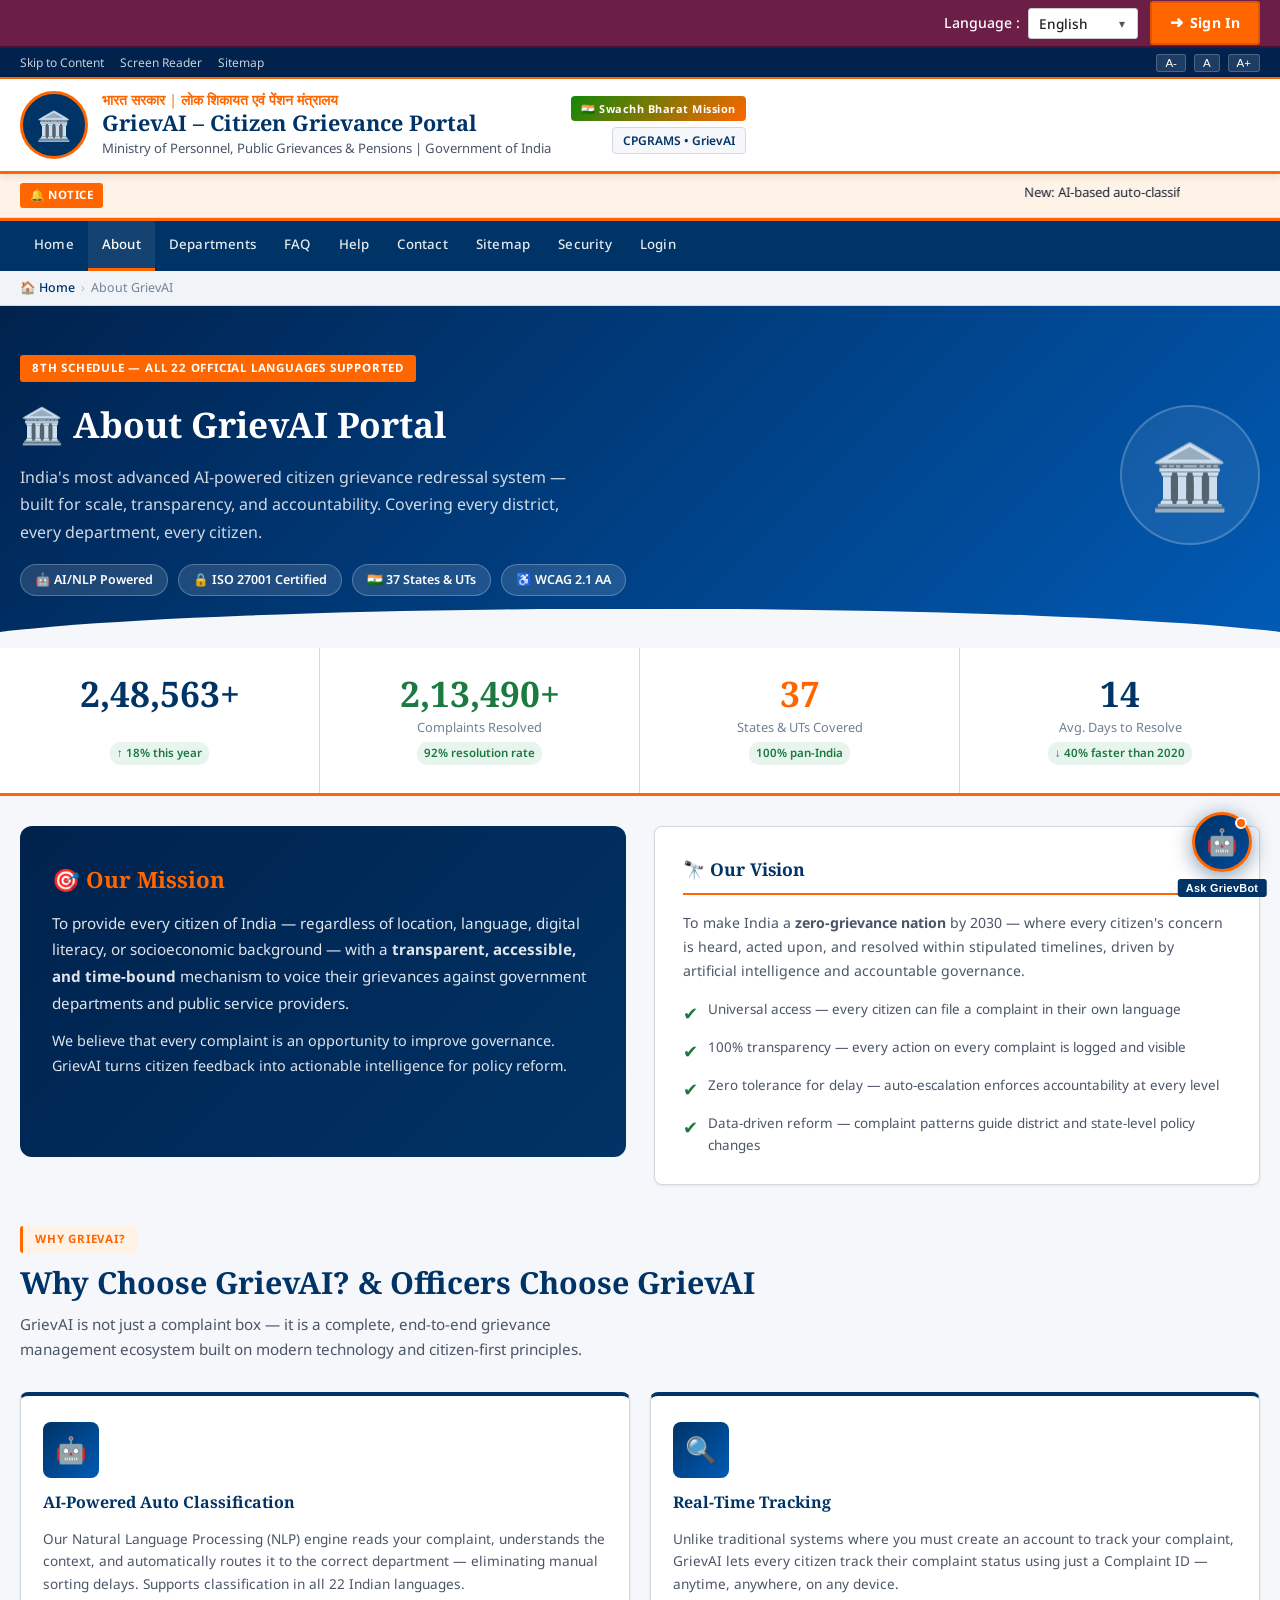
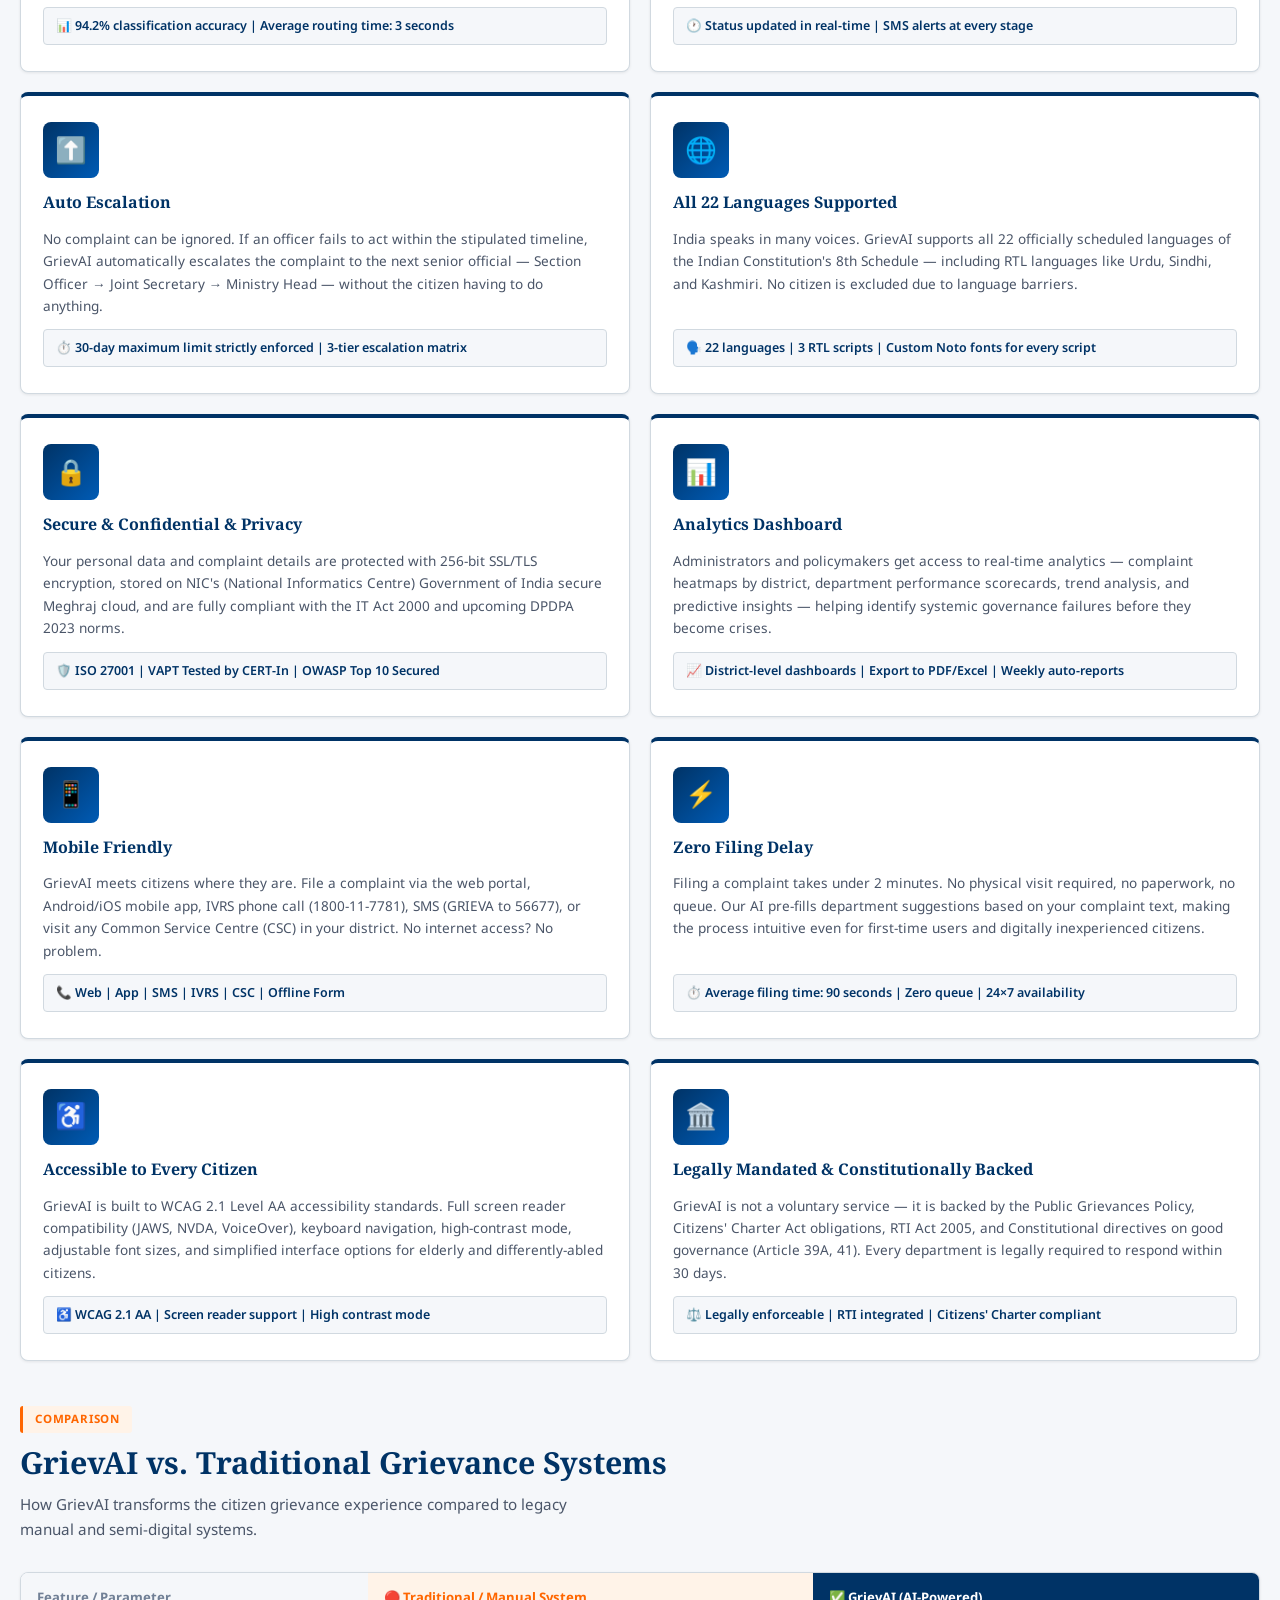
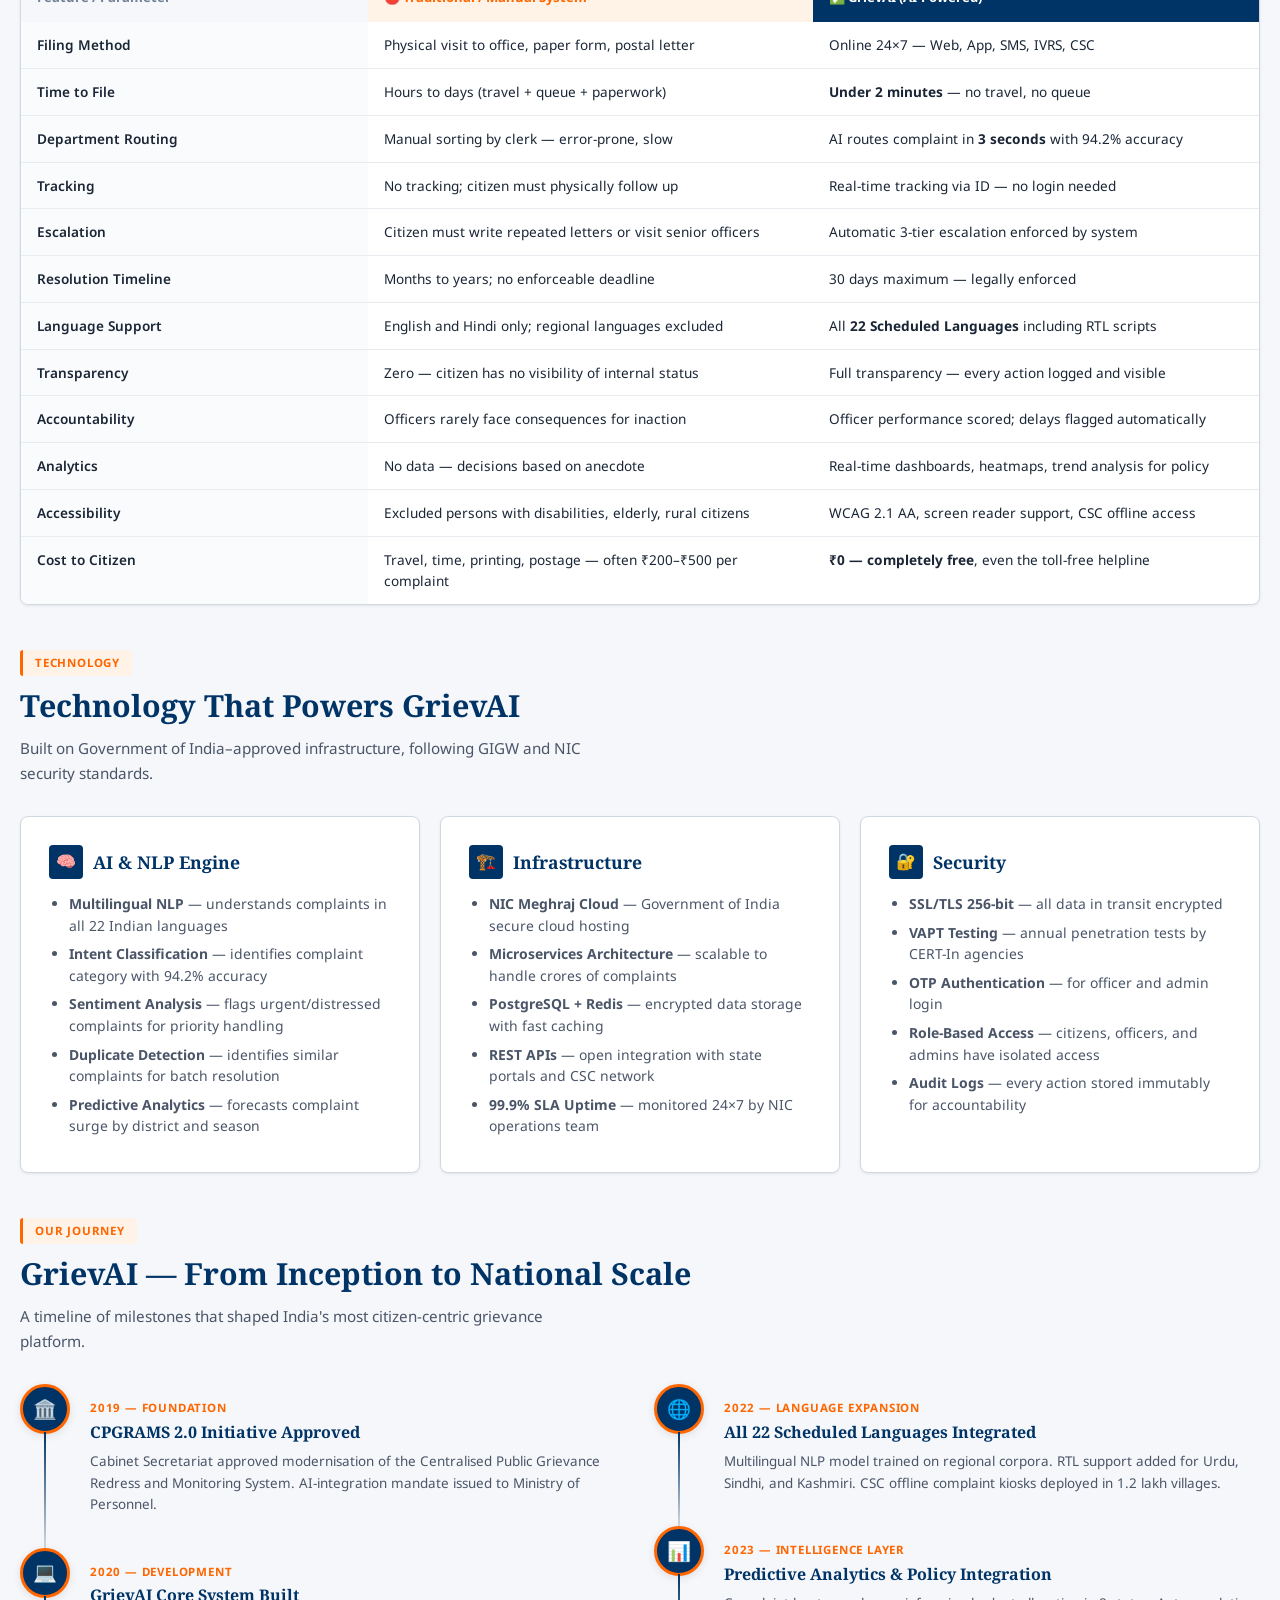
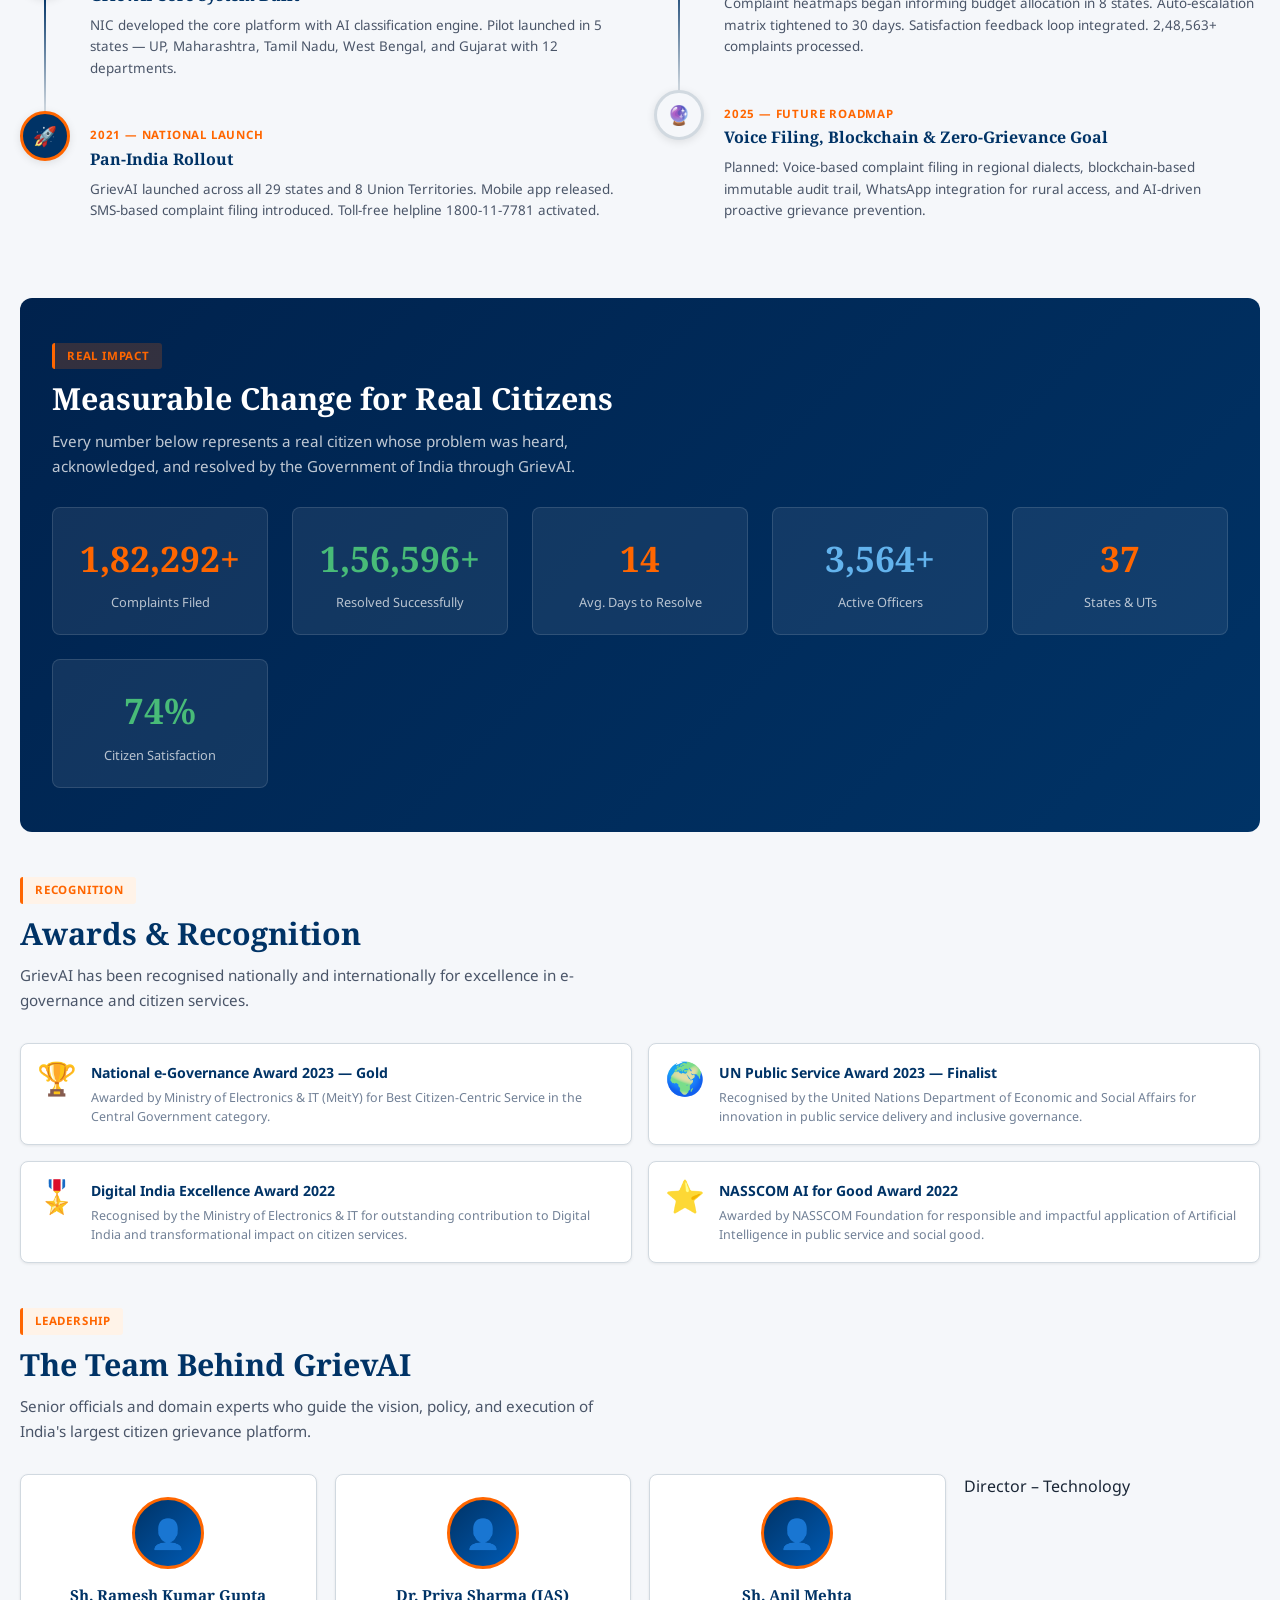
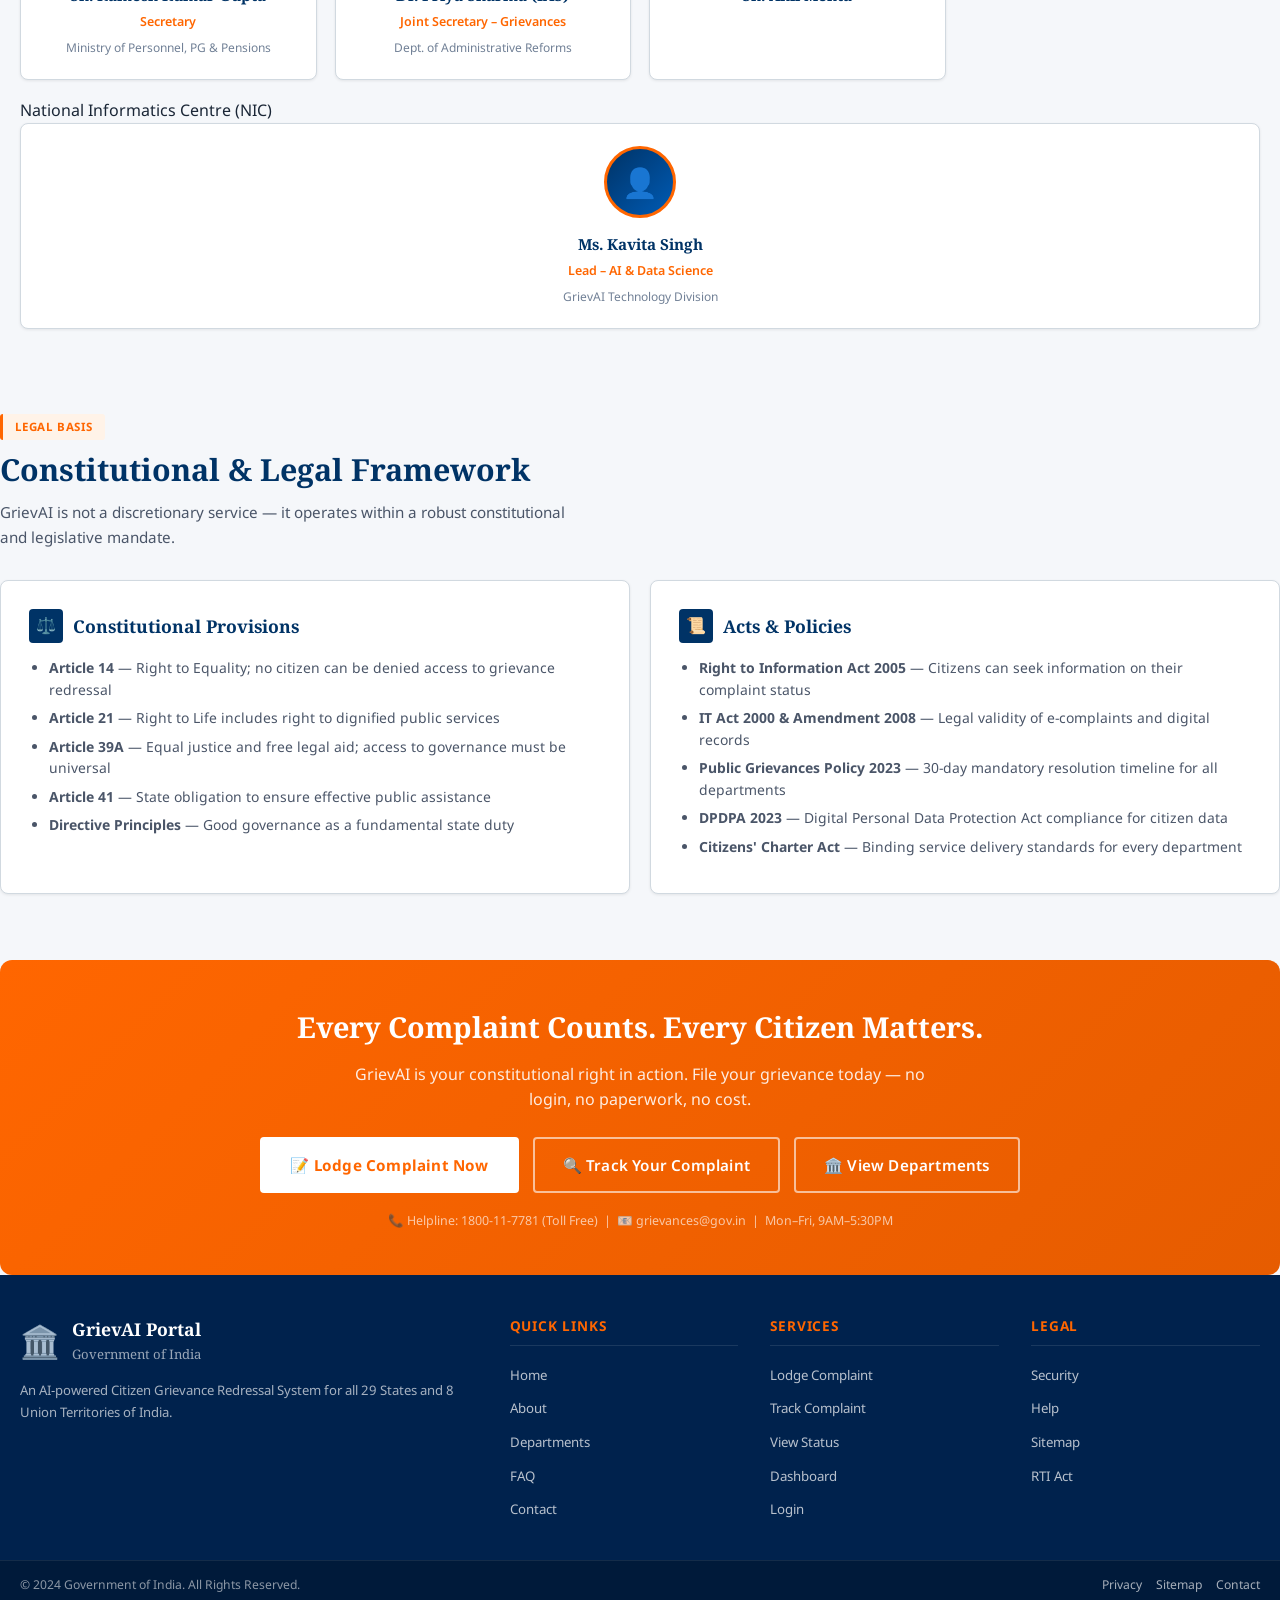
==== commit 86cfa066: "Add files via upload" ====
--- a/about.html
+++ b/about.html
@@ -844,6 +844,7 @@
   <!-- Footer -->
   <div id="site-footer-placeholder"></div>
 
+  <script src="js/ai_department.js"></script>
   <script src="js/camera.js"></script>
   <script src="js/lang.js"></script>
   <script src="js/components.js"></script>
